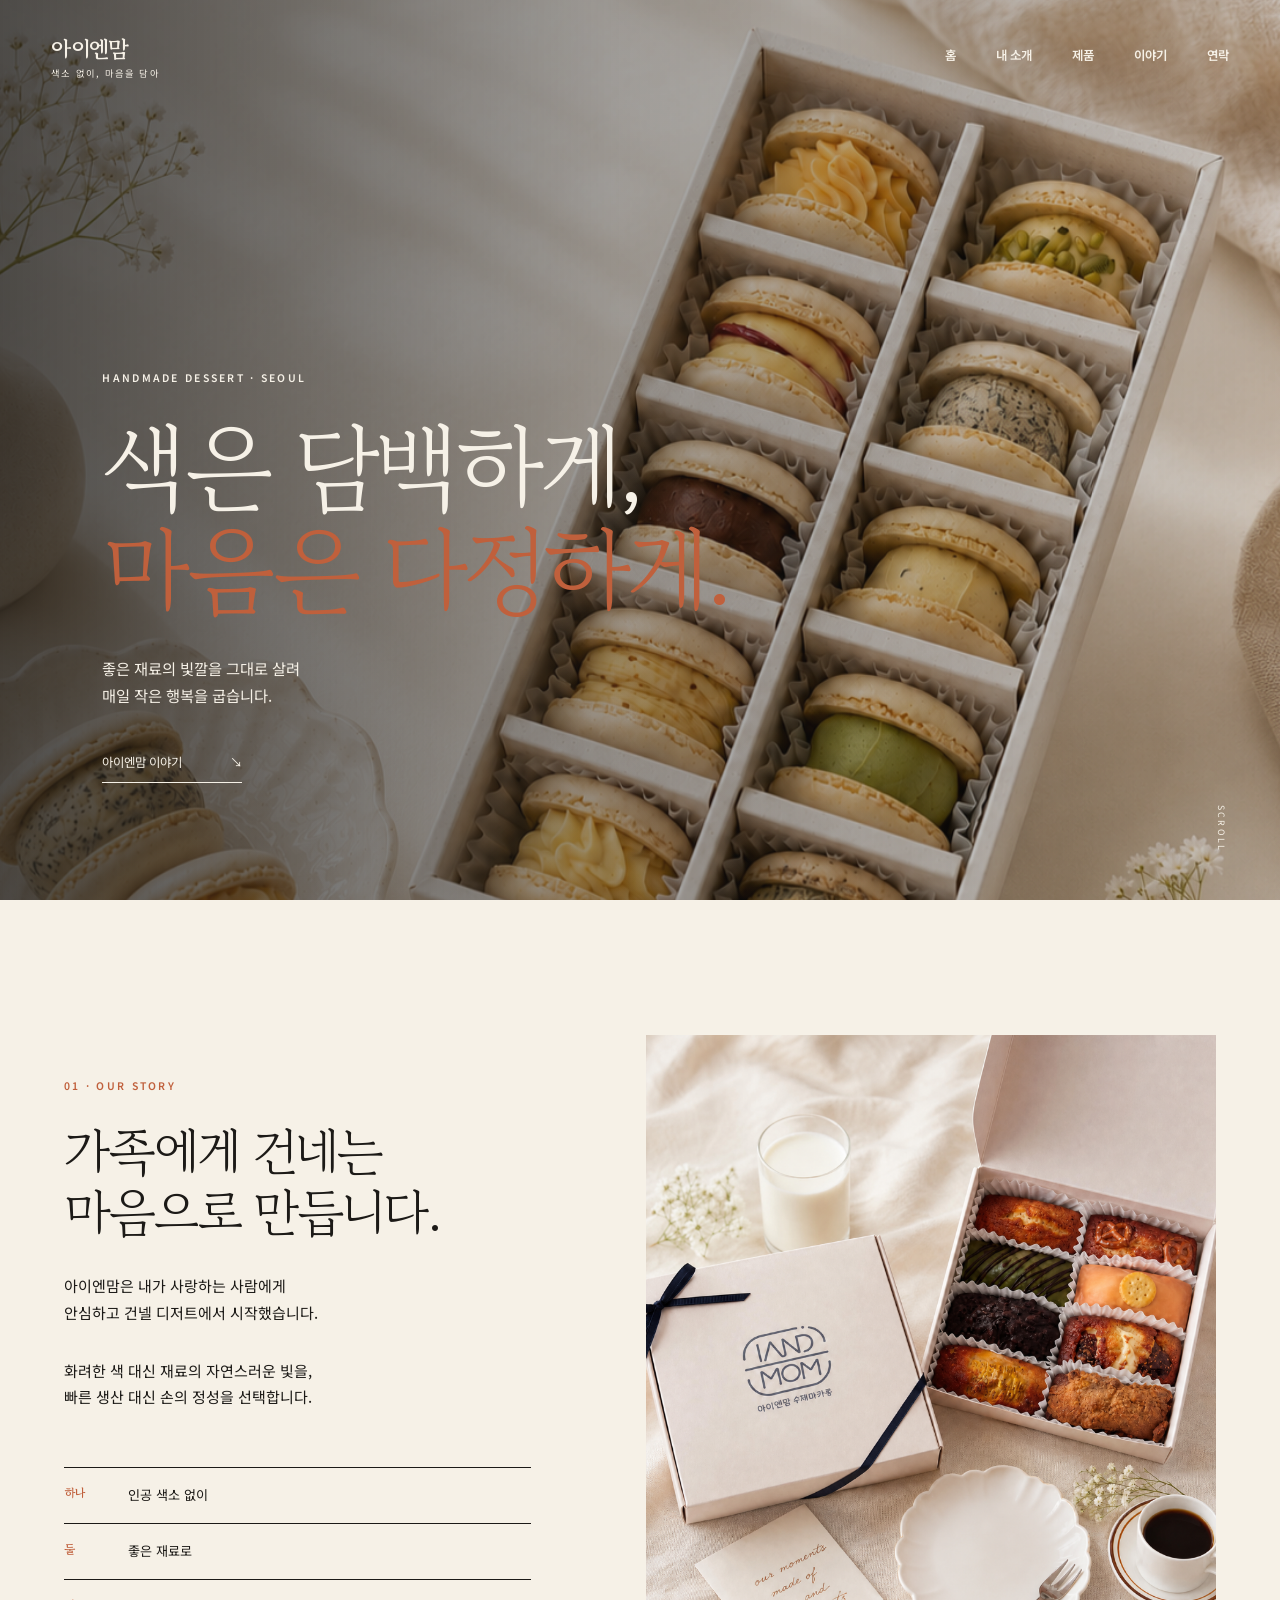
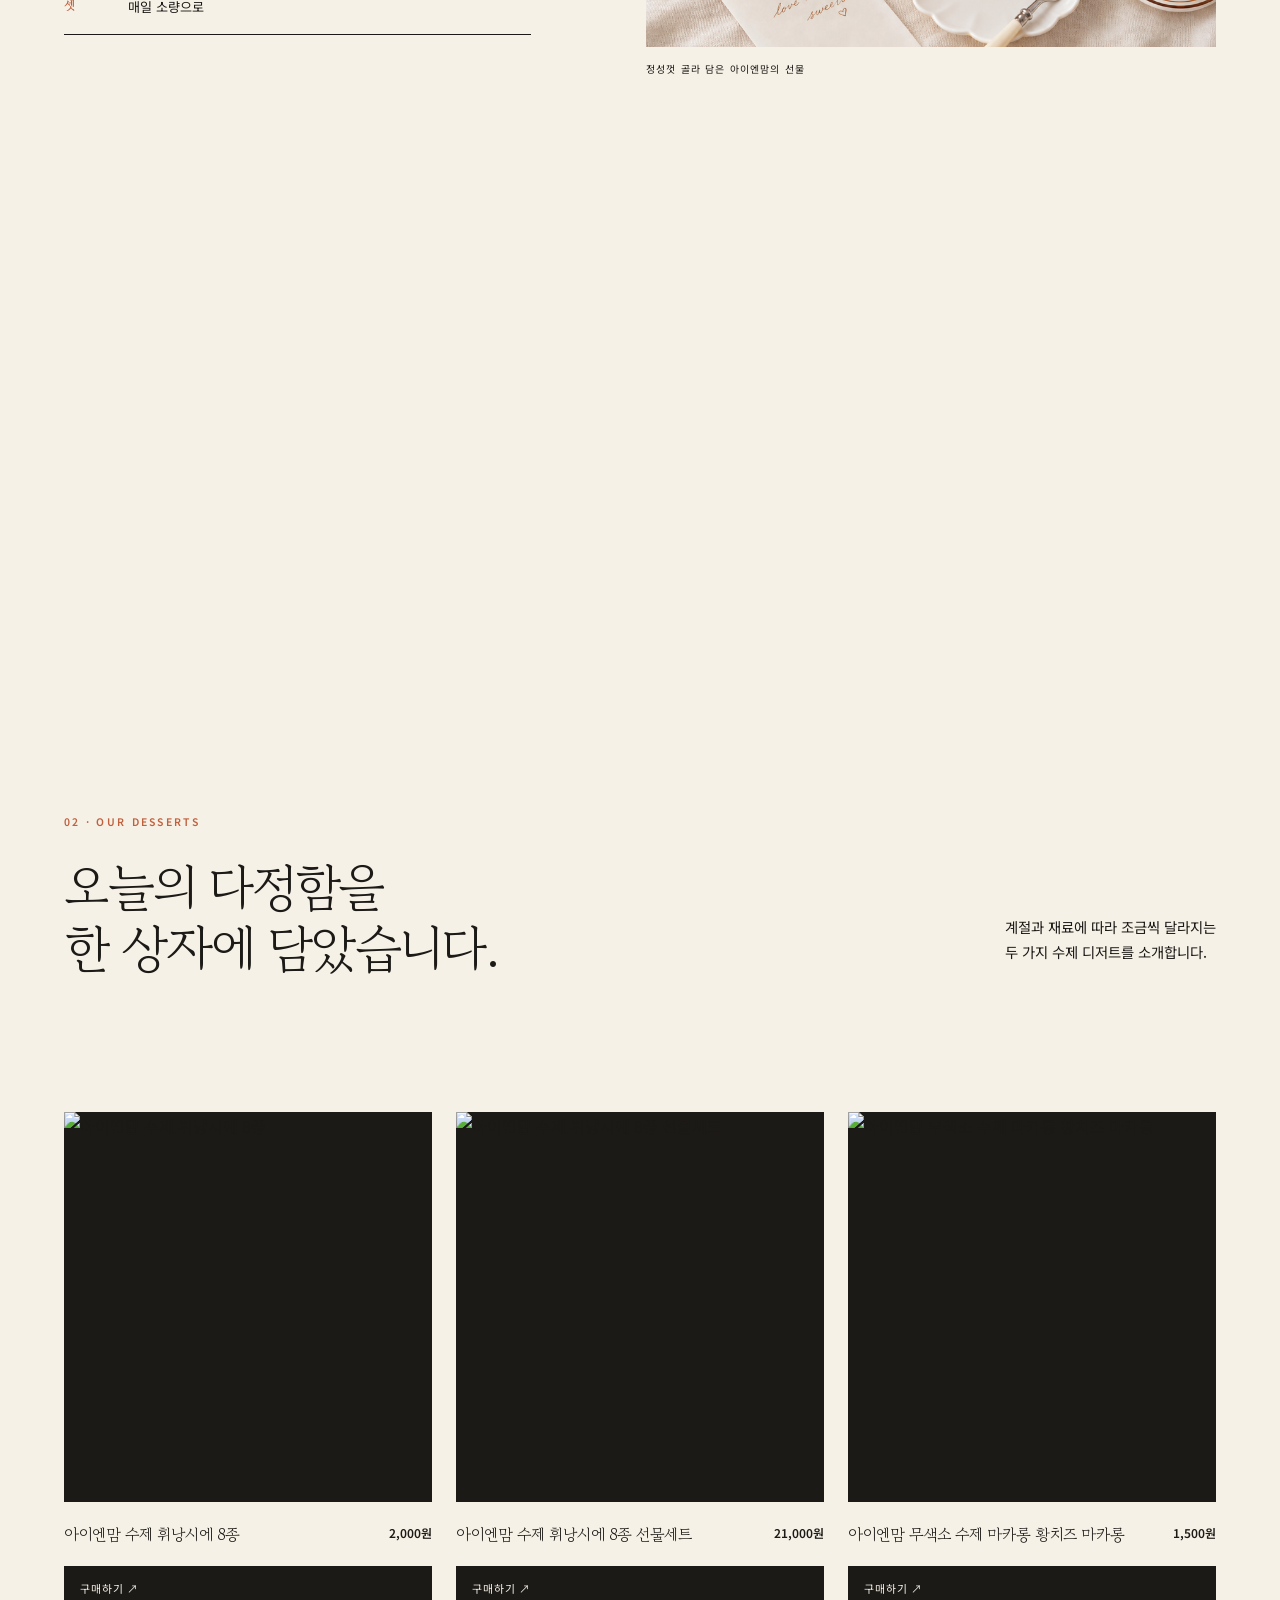
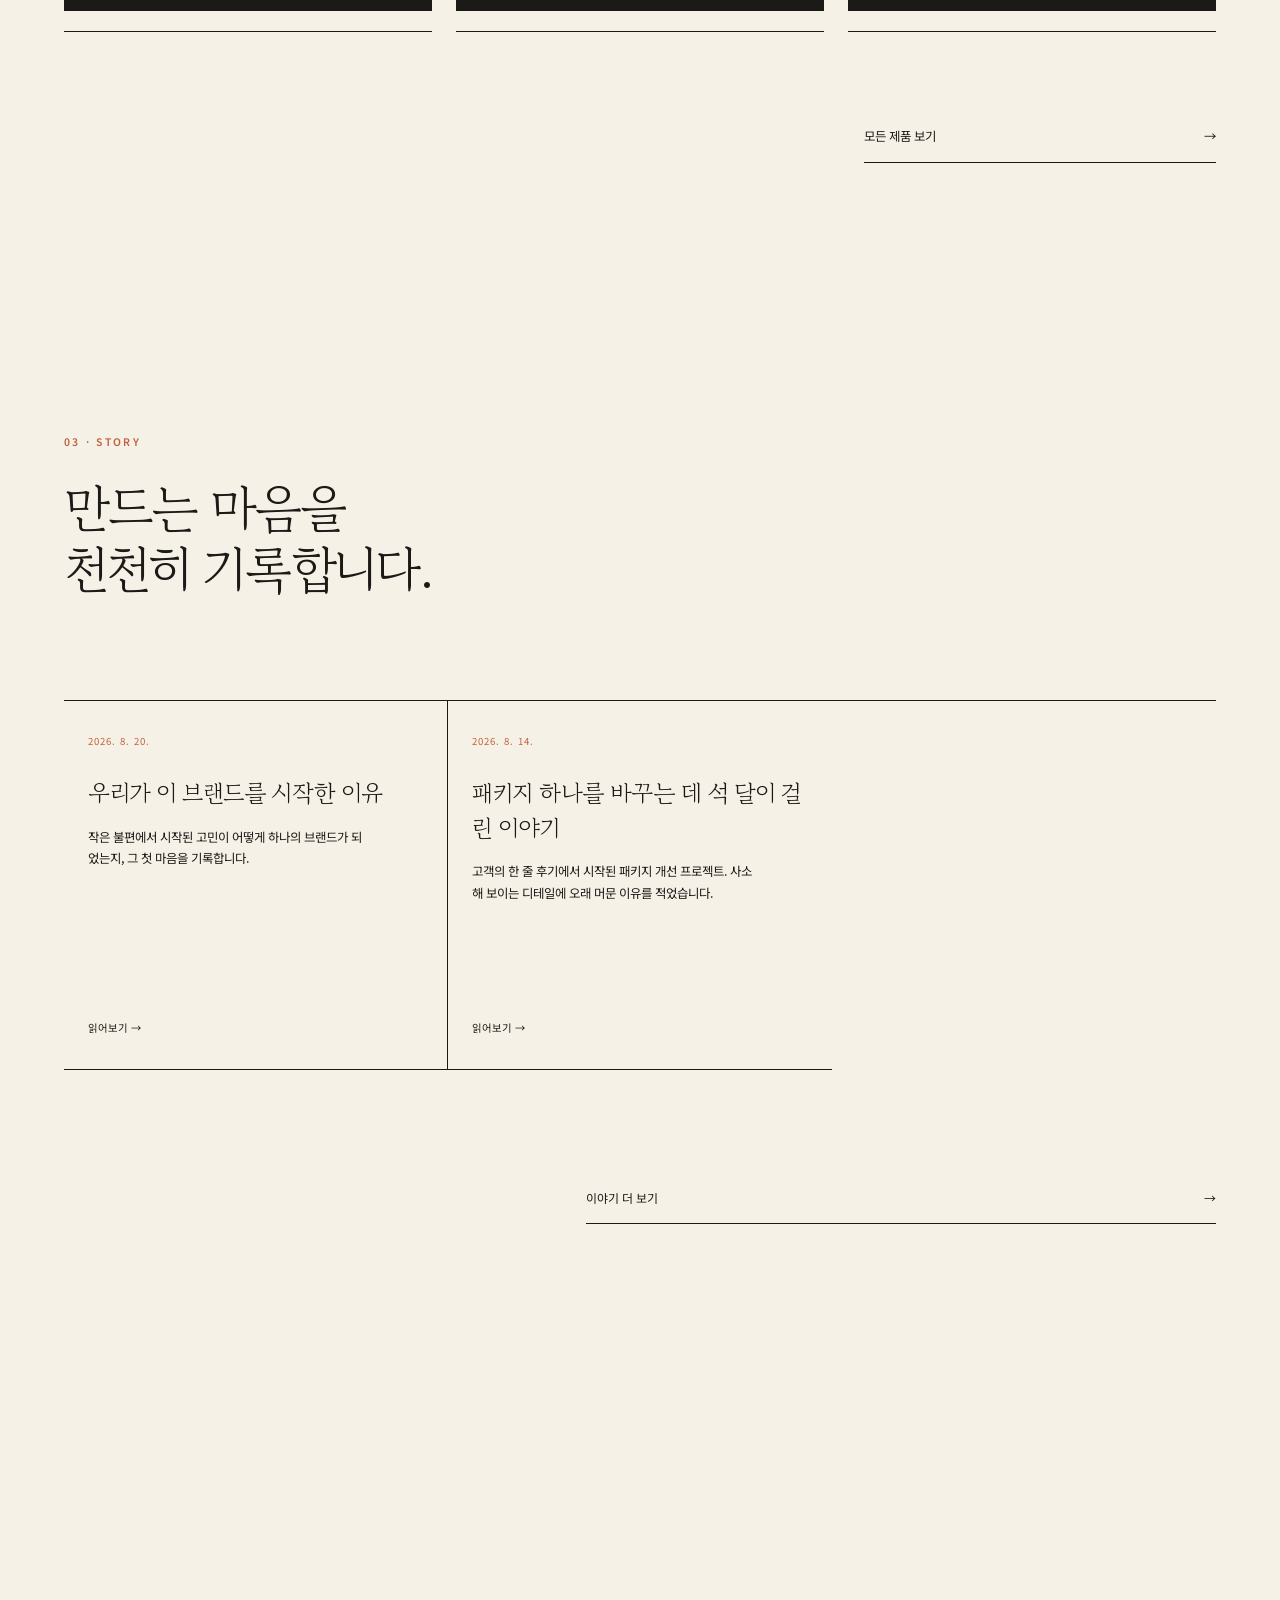
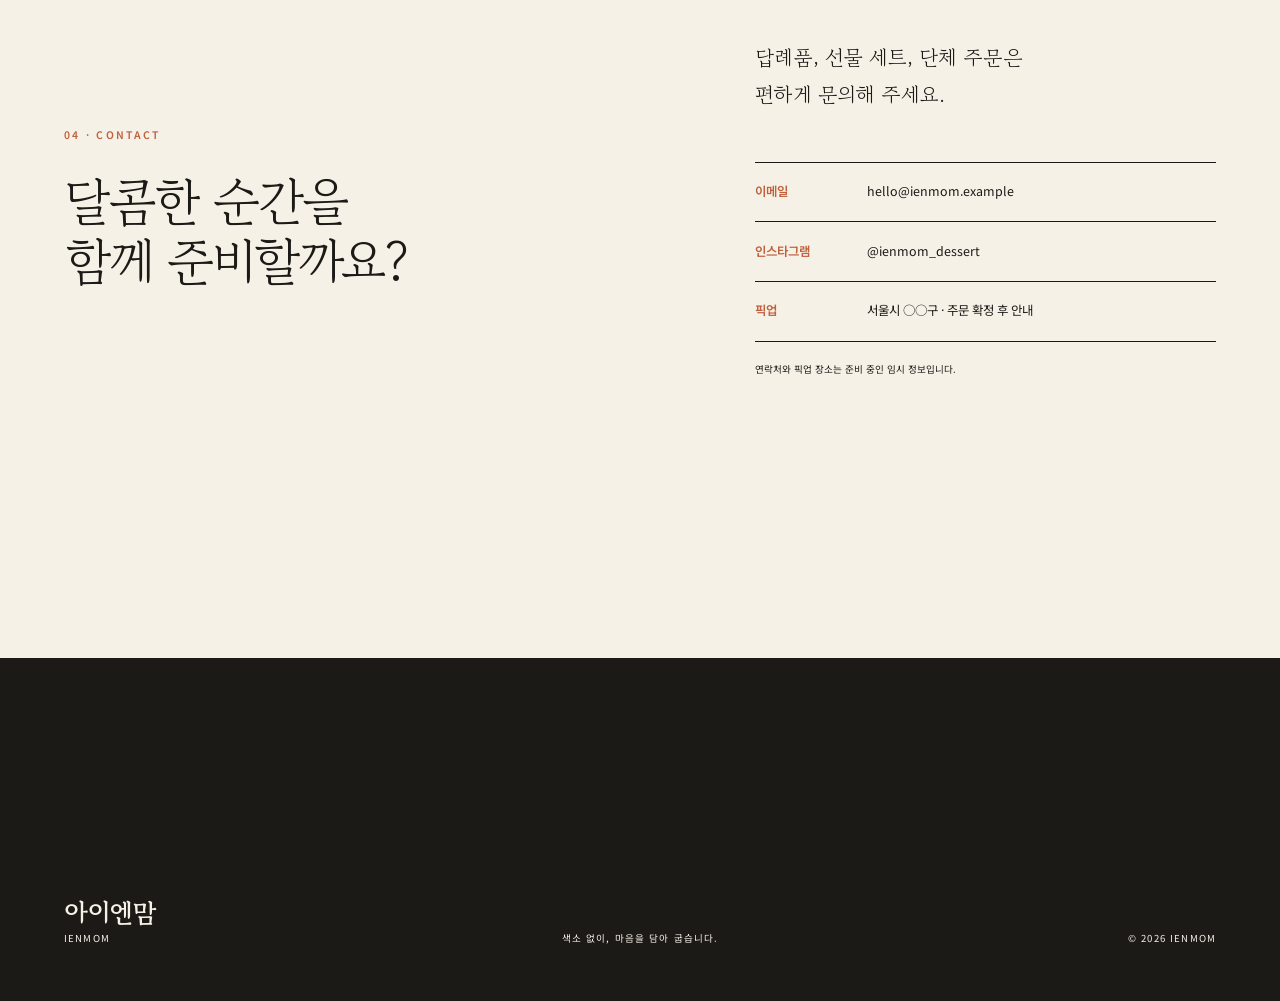
==== index.html @ c7182d22 "Add integrated brand story blog" ====
<!doctype html>
<html lang="ko">
  <head>
    <meta charset="utf-8">
    <meta name="viewport" content="width=device-width, initial-scale=1">
    <meta name="description" content="색소 없이 재료의 맛과 색을 담는 아이엔맘의 수제 마카롱과 휘낭시에.">
    <meta name="theme-color" content="#F6F1E7">
    <title>아이엔맘 | 마음을 담아 굽는 무색소 디저트</title>
    <link rel="preconnect" href="https://fonts.googleapis.com">
    <link rel="preconnect" href="https://fonts.gstatic.com" crossorigin>
    <link href="https://fonts.googleapis.com/css2?family=Gowun+Batang:wght@400;700&family=Noto+Sans+KR:wght@400;500;600&display=swap" rel="stylesheet">
    <link rel="stylesheet" href="styles.css">
    <script src="script.js" defer></script>
    <script src="products.js" defer></script>
    <script src="home-stories.js" defer></script>
  </head>
  <body>
    <a class="skip-link" href="#main">본문으로 바로가기</a>
    <header class="site-header">
      <a class="brand" href="#home" aria-label="아이엔맘 홈">
        <span class="brand-name">아이엔맘</span>
        <span class="brand-line">색소 없이, 마음을 담아</span>
      </a>
      <button class="menu-button" type="button" aria-label="메뉴 열기" aria-expanded="false" aria-controls="main-nav"><span></span><span></span></button>
      <nav id="main-nav" class="main-nav" aria-label="주요 메뉴">
        <a href="#home">홈</a><a href="about.html">내 소개</a><a href="products.html">제품</a><a href="story/">이야기</a><a href="#contact">연락</a>
      </nav>
    </header>
    <main id="main">
      <section id="home" class="hero" aria-labelledby="hero-title">
        <div class="hero-media" role="img" aria-label="아이엔맘 무색소 수제마카롱 선물세트"></div><div class="scrim"></div>
        <div class="hero-content reveal">
          <p class="kicker">HANDMADE DESSERT · SEOUL</p>
          <h1 id="hero-title" class="two-line"><span>색은 담백하게,</span><em>마음은 다정하게.</em></h1>
          <p>좋은 재료의 빛깔을 그대로 살려<br>매일 작은 행복을 굽습니다.</p>
          <a class="line-link" href="#story">아이엔맘 이야기 <span aria-hidden="true">↘</span></a>
        </div>
        <p class="scroll-cue" aria-hidden="true">SCROLL</p>
      </section>
      <section id="story" class="story scene" aria-labelledby="story-title">
        <div class="story-copy reveal">
          <p class="kicker terracotta">01 · OUR STORY</p>
          <h2 id="story-title" class="two-line"><span>가족에게 건네는</span><span>마음으로 만듭니다.</span></h2>
          <p>아이엔맘은 내가 사랑하는 사람에게<br>안심하고 건넬 디저트에서 시작했습니다.</p>
          <p>화려한 색 대신 재료의 자연스러운 빛을,<br>빠른 생산 대신 손의 정성을 선택합니다.</p>
          <dl class="principles" aria-label="아이엔맘의 세 가지 원칙">
            <div><dt>하나</dt><dd>인공 색소 없이</dd></div><div><dt>둘</dt><dd>좋은 재료로</dd></div><div><dt>셋</dt><dd>매일 소량으로</dd></div>
          </dl>
        </div>
        <figure class="story-photo reveal"><img src="assets/ienmom-financier-set.png" alt="아이엔맘 휘낭시에 선물 상자와 포장"><figcaption>정성껏 골라 담은 아이엔맘의 선물</figcaption></figure>
      </section>
      <section id="products" class="products" aria-labelledby="products-title">
        <div class="products-intro scene">
          <div class="reveal"><p class="kicker terracotta">02 · OUR DESSERTS</p><h2 id="products-title" class="two-line"><span>오늘의 다정함을</span><span>한 상자에 담았습니다.</span></h2></div>
          <p class="reveal">계절과 재료에 따라 조금씩 달라지는<br>두 가지 수제 디저트를 소개합니다.</p>
        </div>
        <div class="home-products">
          <div class="store-product-grid store-product-grid-home" data-product-grid data-limit="3" aria-live="polite" aria-busy="true"></div>
          <a class="all-products-link" href="products.html">모든 제품 보기 <span aria-hidden="true">→</span></a>
        </div>
      </section>
      <section class="home-stories scene" aria-labelledby="home-stories-title">
        <div class="home-stories-heading reveal">
          <p class="kicker terracotta">03 · STORY</p>
          <h2 id="home-stories-title" class="two-line"><span>만드는 마음을</span><span>천천히 기록합니다.</span></h2>
        </div>
        <div class="home-story-grid" data-home-stories aria-live="polite" aria-busy="true"></div>
        <a class="all-stories-link reveal" href="story/">이야기 더 보기 <span aria-hidden="true">→</span></a>
      </section>
      <section id="contact" class="contact scene" aria-labelledby="contact-title">
        <div class="contact-heading reveal"><p class="kicker terracotta">04 · CONTACT</p><h2 id="contact-title" class="two-line"><span>달콤한 순간을</span><span>함께 준비할까요?</span></h2></div>
        <div class="contact-copy reveal">
          <p>답례품, 선물 세트, 단체 주문은<br>편하게 문의해 주세요.</p>
          <div class="contact-links"><a href="mailto:hello@ienmom.example"><span>이메일</span>hello@ienmom.example</a><a href="https://www.instagram.com/" target="_blank" rel="noreferrer"><span>인스타그램</span>@ienmom_dessert</a><p><span>픽업</span>서울시 ○○구 · 주문 확정 후 안내</p></div>
          <small>연락처와 픽업 장소는 준비 중인 임시 정보입니다.</small>
        </div>
      </section>
    </main>
    <footer><div><strong>아이엔맘</strong><span>IENMOM</span></div><p>색소 없이, 마음을 담아 굽습니다.</p><p>© <span id="year"></span> IENMOM</p></footer>
  </body>
</html>
---- styles.css ----
:root{--cream:#F6F1E7;--ink:#1C1A17;--terra:#C0603C;--serif:"Gowun Batang",serif;--sans:"Noto Sans KR",sans-serif}
*{box-sizing:border-box}html{scroll-behavior:smooth}body{margin:0;background:var(--cream);color:var(--ink);font-family:var(--sans);line-height:1.75}body.menu-open{overflow:hidden}a{color:inherit;text-decoration:none}img{display:block;width:100%}.skip-link{position:fixed;top:-4rem;left:1rem;z-index:100;padding:.7rem 1rem;background:var(--cream);color:var(--ink)}.skip-link:focus{top:1rem}
.site-header{position:absolute;inset:0 0 auto;z-index:20;display:flex;align-items:center;justify-content:space-between;padding:2rem 4vw;color:var(--cream)}.brand{display:flex;flex-direction:column;line-height:1.2}.brand-name{font:700 1.4rem var(--serif);letter-spacing:-.04em}.brand-line{margin-top:.25rem;font-size:.58rem;letter-spacing:.13em}.main-nav{display:flex;gap:2.5rem;font-size:.78rem;font-weight:600}.menu-button{display:none;width:2.8rem;height:2.8rem;padding:.7rem;border:0;background:none;color:var(--cream)}.menu-button span{display:block;width:100%;height:1px;margin:.38rem 0;background:currentColor}
.hero,.product-feature{position:relative;min-height:100svh;overflow:hidden;color:var(--cream)}.hero-media,.feature-media{position:absolute;inset:-3%;background-repeat:no-repeat;background-position:center;background-size:cover}.hero-media{background-image:url("assets/ienmom-macaron-set.png");background-position:55% center;animation:hero-zoom 18s ease-out both}.scrim{position:absolute;inset:0;background:linear-gradient(90deg,rgba(28,26,23,.78) 0%,rgba(28,26,23,.42) 48%,rgba(28,26,23,.16) 100%)}.hero-content{position:absolute;left:8vw;bottom:13vh;z-index:2;max-width:48rem}.kicker{margin:0 0 1.6rem;font-size:.65rem;font-weight:600;letter-spacing:.22em}.terracotta{color:var(--terra)}h1,h2,h3{margin:0;font-family:var(--serif);font-weight:400;letter-spacing:-.06em}h1{font-size:clamp(3.8rem,7.5vw,8.5rem);line-height:1.08}h1 em{color:var(--terra);font-style:normal}.hero-content>p:not(.kicker){max-width:40ch;margin:2.2rem 0 0;font-size:clamp(.95rem,1.2vw,1.1rem)}.line-link{display:inline-flex;gap:3rem;align-items:center;margin-top:2.7rem;padding-bottom:.5rem;border-bottom:1px solid var(--cream);font-size:.78rem}.scroll-cue{position:absolute;z-index:2;right:4vw;bottom:3rem;margin:0;font-size:.55rem;letter-spacing:.25em;writing-mode:vertical-rl}
.scene{min-height:100svh;padding:15vh max(5vw,calc((100vw - 82rem)/2))}.story{display:grid;grid-template-columns:.9fr 1.1fr;gap:9vw;align-items:center}h2{font-size:clamp(3rem,5.4vw,6.2rem);line-height:1.18}.story-copy>p:not(.kicker){max-width:40ch;margin:2rem 0 0;font-size:.94rem}.principles{margin:3.5rem 0 0;border-top:1px solid var(--ink)}.principles div{display:grid;grid-template-columns:4rem 1fr;padding:1rem 0;border-bottom:1px solid var(--ink)}.principles dt{color:var(--terra);font:700 .75rem var(--serif)}.principles dd{margin:0;font-size:.82rem}.story-photo{margin:0}.story-photo img{height:min(68vh,50rem);object-fit:cover;object-position:58% center}.story-photo figcaption{margin-top:.8rem;font-size:.62rem;letter-spacing:.12em}
.products-intro{display:flex;align-items:flex-end;justify-content:space-between;gap:5vw}.products-intro>p{max-width:40ch;margin:0 0 .8rem;font-size:.9rem}.product-feature{display:flex;align-items:flex-end;min-height:105svh;padding:0 8vw 13vh}.macaron-feature .feature-media{background-image:url("assets/ienmom-macaron-set.png");background-position:center}.financier-feature .feature-media{background-image:url("assets/ienmom-financier-set.png");background-position:center}.product-feature .scrim{background:linear-gradient(0deg,rgba(28,26,23,.82) 0%,rgba(28,26,23,.14) 65%)}.feature-copy{position:relative;z-index:2}.feature-copy h3{font-size:clamp(3.1rem,6.2vw,7rem);line-height:1.12}.feature-copy>p:not(.kicker){max-width:40ch;margin:1.8rem 0 2rem;font-size:.9rem}.feature-copy>span{font-size:.65rem;letter-spacing:.12em}
.contact{display:grid;grid-template-columns:1.1fr .9fr;gap:10vw;align-items:center;border-bottom:1px solid var(--ink)}.contact-copy>p{max-width:40ch;margin:0 0 3rem;font:400 1.3rem/1.8 var(--serif)}.contact-links{border-top:1px solid var(--ink)}.contact-links a,.contact-links>p{display:grid;grid-template-columns:7rem 1fr;margin:0;padding:1.15rem 0;border-bottom:1px solid var(--ink);font-size:.78rem}.contact-links span{color:var(--terra);font-weight:600}.contact-copy small{display:block;margin-top:1.2rem;font-size:.6rem}
footer{min-height:38vh;display:grid;grid-template-columns:1fr 1fr 1fr;align-items:end;padding:6vh 5vw;background:var(--ink);color:var(--cream)}footer div{display:flex;flex-direction:column}footer strong{font:700 1.6rem var(--serif)}footer div span,footer p{margin:0;font-size:.6rem;letter-spacing:.12em}footer p:nth-child(2){text-align:center}footer p:last-child{text-align:right}
.reveal{opacity:0;transform:translateY(2rem);transition:opacity .8s ease,transform .8s ease}.reveal.is-visible{opacity:1;transform:none}@keyframes hero-zoom{from{transform:scale(1)}to{transform:scale(1.07)}}
@media(max-width:760px){.site-header{padding:1.35rem 1.25rem}.brand-name{font-size:1.2rem}.menu-button{display:block;position:relative;z-index:22}.main-nav{display:none;position:fixed;inset:0;z-index:21;flex-direction:column;align-items:center;justify-content:center;gap:2rem;background:var(--ink);color:var(--cream);font:400 1.8rem var(--serif)}.main-nav.open{display:flex}.hero-media{background-position:62% center}.scrim{background:linear-gradient(0deg,rgba(28,26,23,.82) 0%,rgba(28,26,23,.16) 78%)}.hero-content{left:1.25rem;right:1.25rem;bottom:12vh}h1{font-size:clamp(3.35rem,15.5vw,4.2rem)}.hero-content>p:not(.kicker){font-size:.85rem}.scroll-cue{display:none}.scene{min-height:auto;padding:15vh 1.25rem}.story{grid-template-columns:1fr;gap:11vh}h2{font-size:clamp(2.8rem,13vw,4rem)}.story-photo img{height:68vh}.products-intro{display:block;min-height:86svh;padding-top:18vh}.products-intro>p{margin-top:2.5rem}.product-feature{min-height:100svh;padding:0 1.25rem 11vh}.feature-media{inset:-2%}.macaron-feature .feature-media{background-position:57% center}.financier-feature .feature-media{background-position:60% center}.feature-copy h3{font-size:clamp(2.8rem,13.5vw,4rem)}.contact{grid-template-columns:1fr;gap:12vh}.contact-links a,.contact-links>p{grid-template-columns:5.5rem 1fr}footer{min-height:46vh;grid-template-columns:1fr;gap:1rem;align-content:end;text-align:left}footer p:nth-child(2),footer p:last-child{text-align:left}}
@media(prefers-reduced-motion:reduce){html{scroll-behavior:auto}*,*::before,*::after{animation:none!important;transition:none!important}.reveal{opacity:1;transform:none}}
@media(max-width:760px){h1{font-size:clamp(2.85rem,12vw,3.35rem)}}

/* About page */
.about-page .site-header{color:var(--ink)}
.about-page .main-nav a[aria-current="page"]{color:var(--terra)}
.about-hero{min-height:100svh;display:grid;grid-template-columns:1.15fr .85fr;align-items:center;gap:7vw;padding:15vh max(5vw,calc((100vw - 82rem)/2)) 10vh}
.about-hero-copy h1{font-size:clamp(3.4rem,5.8vw,6.8rem);line-height:1.12}
.about-hero-copy>p:last-child{margin-top:2.4rem;font-size:.75rem;letter-spacing:.1em}
.founder-photo{margin:0;align-self:end}
.photo-placeholder{height:72vh;min-height:34rem;display:flex;flex-direction:column;align-items:center;justify-content:center;border:1px solid var(--ink);background:var(--ink);color:var(--cream);text-align:center}
.photo-placeholder::before{content:"";width:clamp(10rem,18vw,18rem);aspect-ratio:1;border:1px solid var(--terra);border-radius:50%;margin-bottom:2.5rem}
.photo-placeholder span{color:var(--terra);font-size:.55rem;letter-spacing:.22em}.photo-placeholder strong{margin-top:.5rem;font:400 1.3rem var(--serif)}.photo-placeholder small{margin-top:.7rem;font-size:.55rem}
.founder-photo figcaption{margin-top:.7rem;font-size:.6rem;letter-spacing:.1em}
.first-person,.choice{display:grid;grid-template-columns:1fr 1fr;gap:10vw;align-items:start}
.story-body{max-width:40ch}.story-body p{margin:0 0 1.8rem;font-size:.92rem}
.hard-day{display:grid;grid-template-columns:1.05fr .95fr;gap:9vw;align-items:center;background:var(--ink);color:var(--cream)}
.hard-day-photo{margin:0}.hard-day-photo img{height:68vh;object-fit:cover;object-position:55% center}.hard-day-copy p:not(.kicker){max-width:40ch;margin:2rem 0 0;font-size:.9rem}
.about-quote{min-height:72svh;display:flex;flex-direction:column;align-items:center;justify-content:center;margin:0;padding:15vh 5vw;background:var(--terra);color:var(--cream);text-align:center}
.about-quote p{max-width:32ch;margin:0;font:400 clamp(2rem,4.2vw,4.6rem)/1.5 var(--serif);letter-spacing:-.04em}.about-quote cite{margin-top:2.5rem;font-style:normal;font-size:.6rem;letter-spacing:.14em}
.timeline-section{display:grid;grid-template-columns:.85fr 1.15fr;gap:10vw;align-items:start}.timeline{margin:0;padding:0;list-style:none;border-top:1px solid var(--ink)}.timeline li{display:grid;grid-template-columns:7rem 1fr;gap:1rem;padding:1.5rem 0;border-bottom:1px solid var(--ink)}.timeline li>span{color:var(--terra);font:700 .72rem var(--serif)}.timeline strong{font:700 1rem var(--serif)}.timeline p{max-width:40ch;margin:.4rem 0 0;font-size:.72rem}
.returning-customer{position:relative;display:flex;align-items:flex-end;min-height:105svh;color:var(--cream);overflow:hidden}.customer-photo{position:absolute;inset:0;background:url("assets/ienmom-financier-set.png") 55% center/cover no-repeat}.returning-customer::after{content:"";position:absolute;inset:0;background:linear-gradient(0deg,rgba(28,26,23,.86),rgba(28,26,23,.1) 78%)}.customer-copy{position:relative;z-index:1;max-width:44rem}.customer-copy p:not(.kicker){max-width:40ch;margin:1.8rem 0 0;font-size:.9rem}
.promise{display:flex;flex-direction:column;justify-content:center;align-items:center;background:var(--ink);color:var(--cream);text-align:center}.promise h2{max-width:18ch}.promise h2 em{color:var(--terra);font-style:normal}.promise .line-link{margin-top:4rem}
@media(max-width:760px){.about-page .menu-button{color:var(--ink)}.about-page.menu-open .menu-button{color:var(--cream)}.about-hero{grid-template-columns:1fr;gap:10vh;padding:18vh 1.25rem 12vh}.about-hero-copy h1{font-size:clamp(2.75rem,12vw,3.4rem)}.photo-placeholder{height:66vh;min-height:28rem}.first-person,.choice,.hard-day,.timeline-section{grid-template-columns:1fr;gap:10vh}.hard-day-photo img{height:60vh}.about-quote{min-height:78svh;padding:15vh 1.25rem}.about-quote p{font-size:clamp(1.85rem,8.7vw,2.7rem)}.timeline li{grid-template-columns:5.5rem 1fr}.returning-customer{min-height:100svh}.customer-photo{background-position:60% center}.customer-copy{padding-bottom:3vh}.promise{min-height:100svh;text-align:left;align-items:flex-start}.promise h2{font-size:clamp(2.6rem,12vw,3.6rem)}}
.two-line>span,.two-line>em{display:block;white-space:nowrap}
h2.two-line{font-size:clamp(2.5rem,4vw,4.8rem)}
.about-hero-copy h1.two-line{font-size:clamp(3.2rem,4.5vw,5.5rem)}
@media(max-width:760px){h2.two-line{font-size:clamp(2rem,8.3vw,2.5rem)}.about-hero-copy h1.two-line{font-size:clamp(1.95rem,8vw,2.5rem)}.feature-copy h3{font-size:clamp(2.15rem,8.8vw,2.7rem);white-space:nowrap}.promise h2.two-line{font-size:clamp(1.95rem,8vw,2.5rem)}}

/* Product catalog */
.home-products{padding:0 max(5vw,calc((100vw - 82rem)/2)) 15vh}
.store-product-grid{display:grid;grid-template-columns:repeat(3,minmax(0,1fr));gap:5rem 1.5rem}
.store-product{min-width:0}.store-product-image{display:block;overflow:hidden;background:var(--ink);aspect-ratio:1/1.06}.store-product-image img{width:100%;height:100%;object-fit:cover}.store-product-info{display:grid;grid-template-columns:1fr auto;gap:.4rem 1rem;padding:1.25rem 0;border-bottom:1px solid var(--ink)}.store-product-info h3{min-width:0;margin:0;font:400 1rem/1.55 var(--serif);letter-spacing:-.03em}.store-product-info p{margin:0;font-size:.75rem;font-weight:600;white-space:nowrap}.buy-button{grid-column:1/-1;display:flex;align-items:center;justify-content:space-between;margin-top:.8rem;padding:.8rem 1rem;background:var(--ink);color:var(--cream);font-size:.68rem;letter-spacing:.08em}.all-products-link{display:flex;justify-content:space-between;width:min(22rem,100%);margin:5rem 0 0 auto;padding:.9rem 0;border-bottom:1px solid var(--ink);font-size:.78rem}.product-error{grid-column:1/-1;padding:4rem 0;border-top:1px solid var(--ink);border-bottom:1px solid var(--ink);font-size:.8rem}
.products-page .site-header{color:var(--ink)}.products-page .main-nav a[aria-current="page"]{color:var(--terra)}.catalog-hero{min-height:92svh;display:flex;align-items:flex-end;justify-content:space-between;gap:6vw;padding:20vh max(5vw,calc((100vw - 82rem)/2)) 15vh}.catalog-hero h1{font-size:clamp(3.3rem,5.7vw,6.6rem)}.catalog-hero>p{max-width:40ch;margin:0 0 .8rem;font-size:.86rem}.catalog{padding:15vh max(5vw,calc((100vw - 82rem)/2))}.catalog-meta{display:flex;justify-content:space-between;margin-bottom:4rem;padding-bottom:1rem;border-bottom:1px solid var(--ink)}.catalog-meta p{margin:0;font-size:.62rem;letter-spacing:.12em}
@media(max-width:900px){.store-product-grid{grid-template-columns:repeat(2,minmax(0,1fr))}.catalog-hero{display:block}.catalog-hero>p{margin-top:2.5rem}}
@media(max-width:760px){.products-page .menu-button{color:var(--ink)}.products-page.menu-open .menu-button{color:var(--cream)}.products-intro{min-height:76svh}.home-products{padding:0 1.25rem 15vh}.store-product-grid{grid-template-columns:1fr;gap:4rem}.store-product-grid-home .store-product:nth-child(n+3){display:none}.store-product-image{aspect-ratio:1/1.03}.store-product-info h3{font-size:1.1rem}.all-products-link{margin-top:4rem}.catalog-hero{min-height:84svh;padding:18vh 1.25rem 12vh}.catalog-hero h1{font-size:clamp(2.1rem,8.8vw,2.75rem)}.catalog{padding:15vh 1.25rem}.catalog-meta{display:block}.catalog-meta p+ p{margin-top:.5rem;letter-spacing:0}}

/* Home stories */
.home-stories{display:grid;grid-template-columns:.8fr 1.2fr;gap:8vw;align-content:center}.home-stories-heading{align-self:start}.home-story-grid{display:grid;grid-template-columns:repeat(3,minmax(0,1fr));grid-column:1/-1;border-top:1px solid var(--ink)}.home-story-card{min-width:0;border-right:1px solid var(--ink);border-bottom:1px solid var(--ink)}.home-story-card:last-child{border-right:0}.home-story-card a{display:flex;flex-direction:column;min-height:23rem;padding:2rem 1.5rem}.home-story-card time{color:var(--terra);font-size:.6rem;letter-spacing:.1em}.home-story-card h3{margin:1.6rem 0 1rem;font:400 1.5rem/1.45 var(--serif);letter-spacing:-.04em}.home-story-card p{max-width:40ch;margin:0;font-size:.78rem}.home-story-card span{margin-top:auto;padding-top:2rem;font-size:.65rem}.all-stories-link{grid-column:2;display:flex;justify-content:space-between;padding:.9rem 0;border-bottom:1px solid var(--ink);font-size:.75rem}.story-error{grid-column:1/-1;padding:4rem 0;font-size:.8rem}
@media(max-width:900px){.home-story-grid{grid-template-columns:1fr}.home-story-card{border-right:0}.home-story-card a{min-height:18rem}.all-stories-link{grid-column:1/-1}}
@media(max-width:760px){.home-stories{grid-template-columns:1fr;gap:8vh}.home-story-card a{min-height:17rem;padding:2rem 0}.home-story-card h3{font-size:1.7rem}}
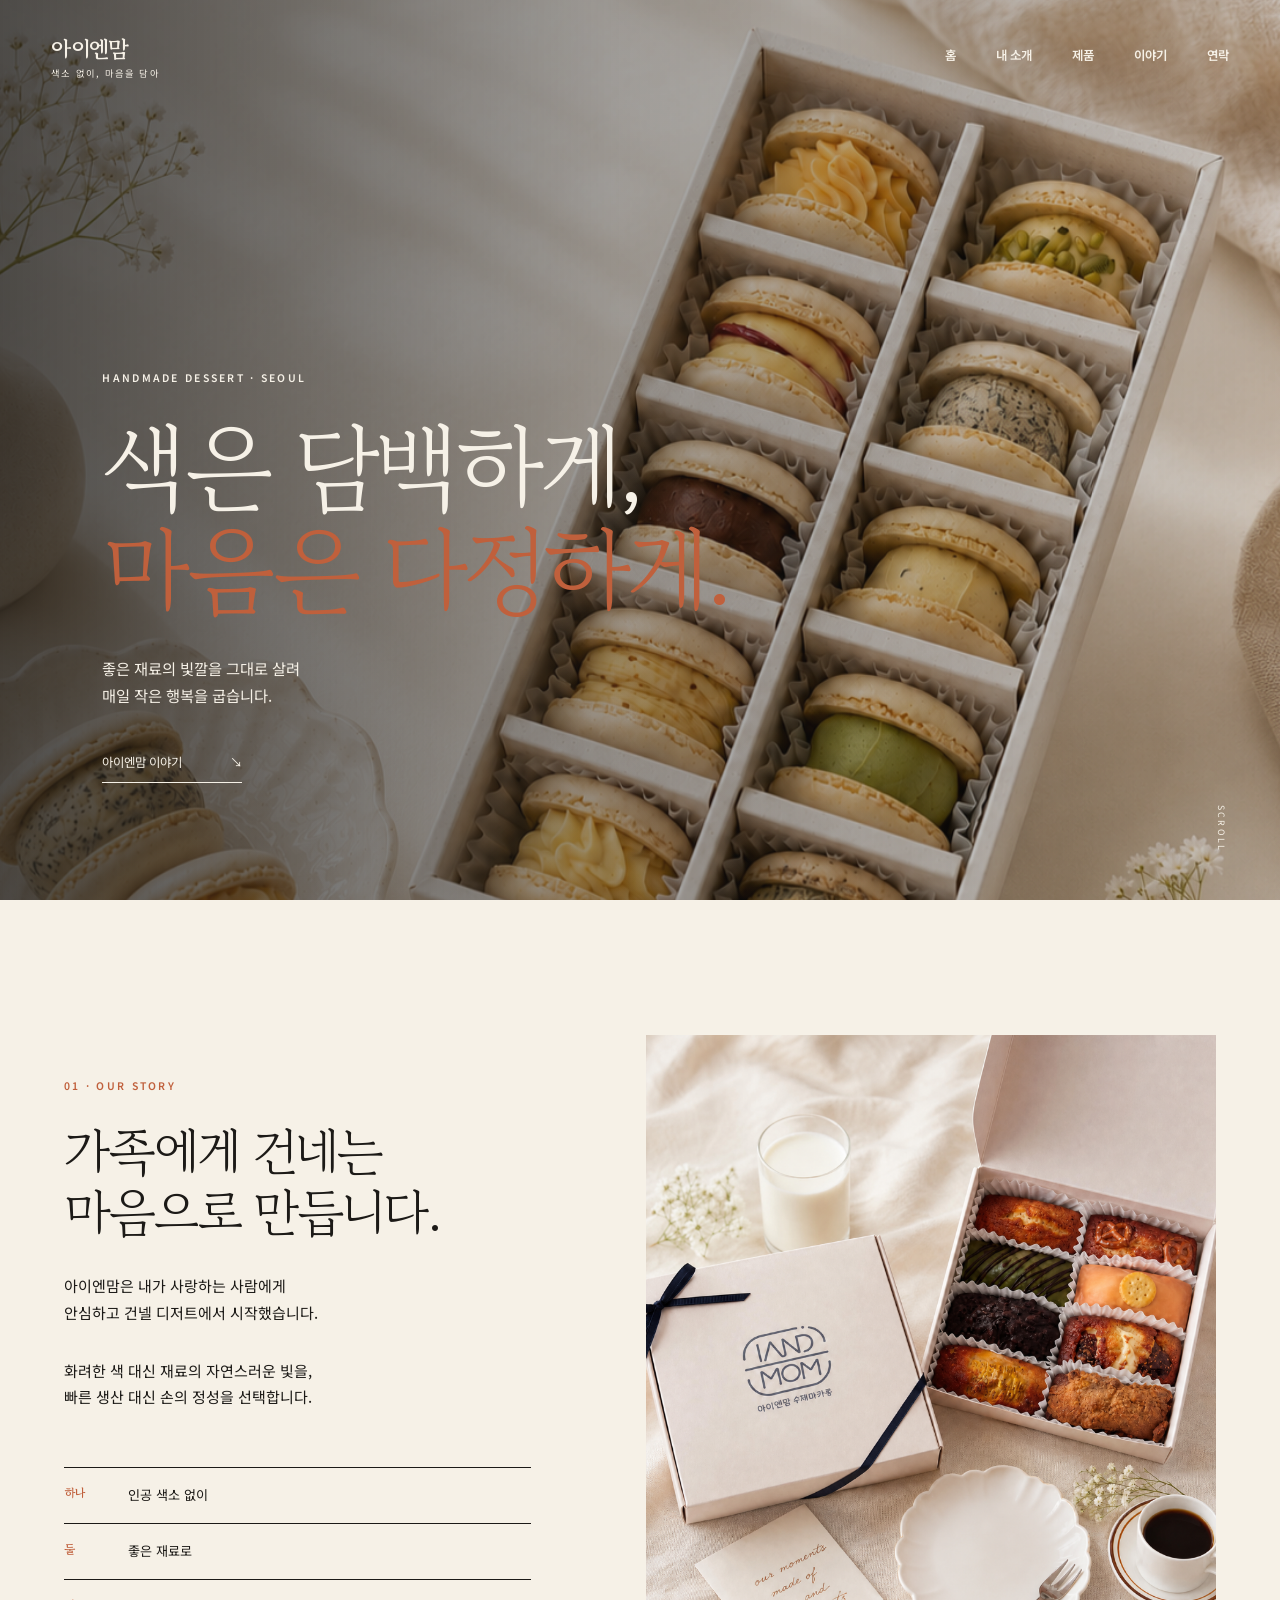
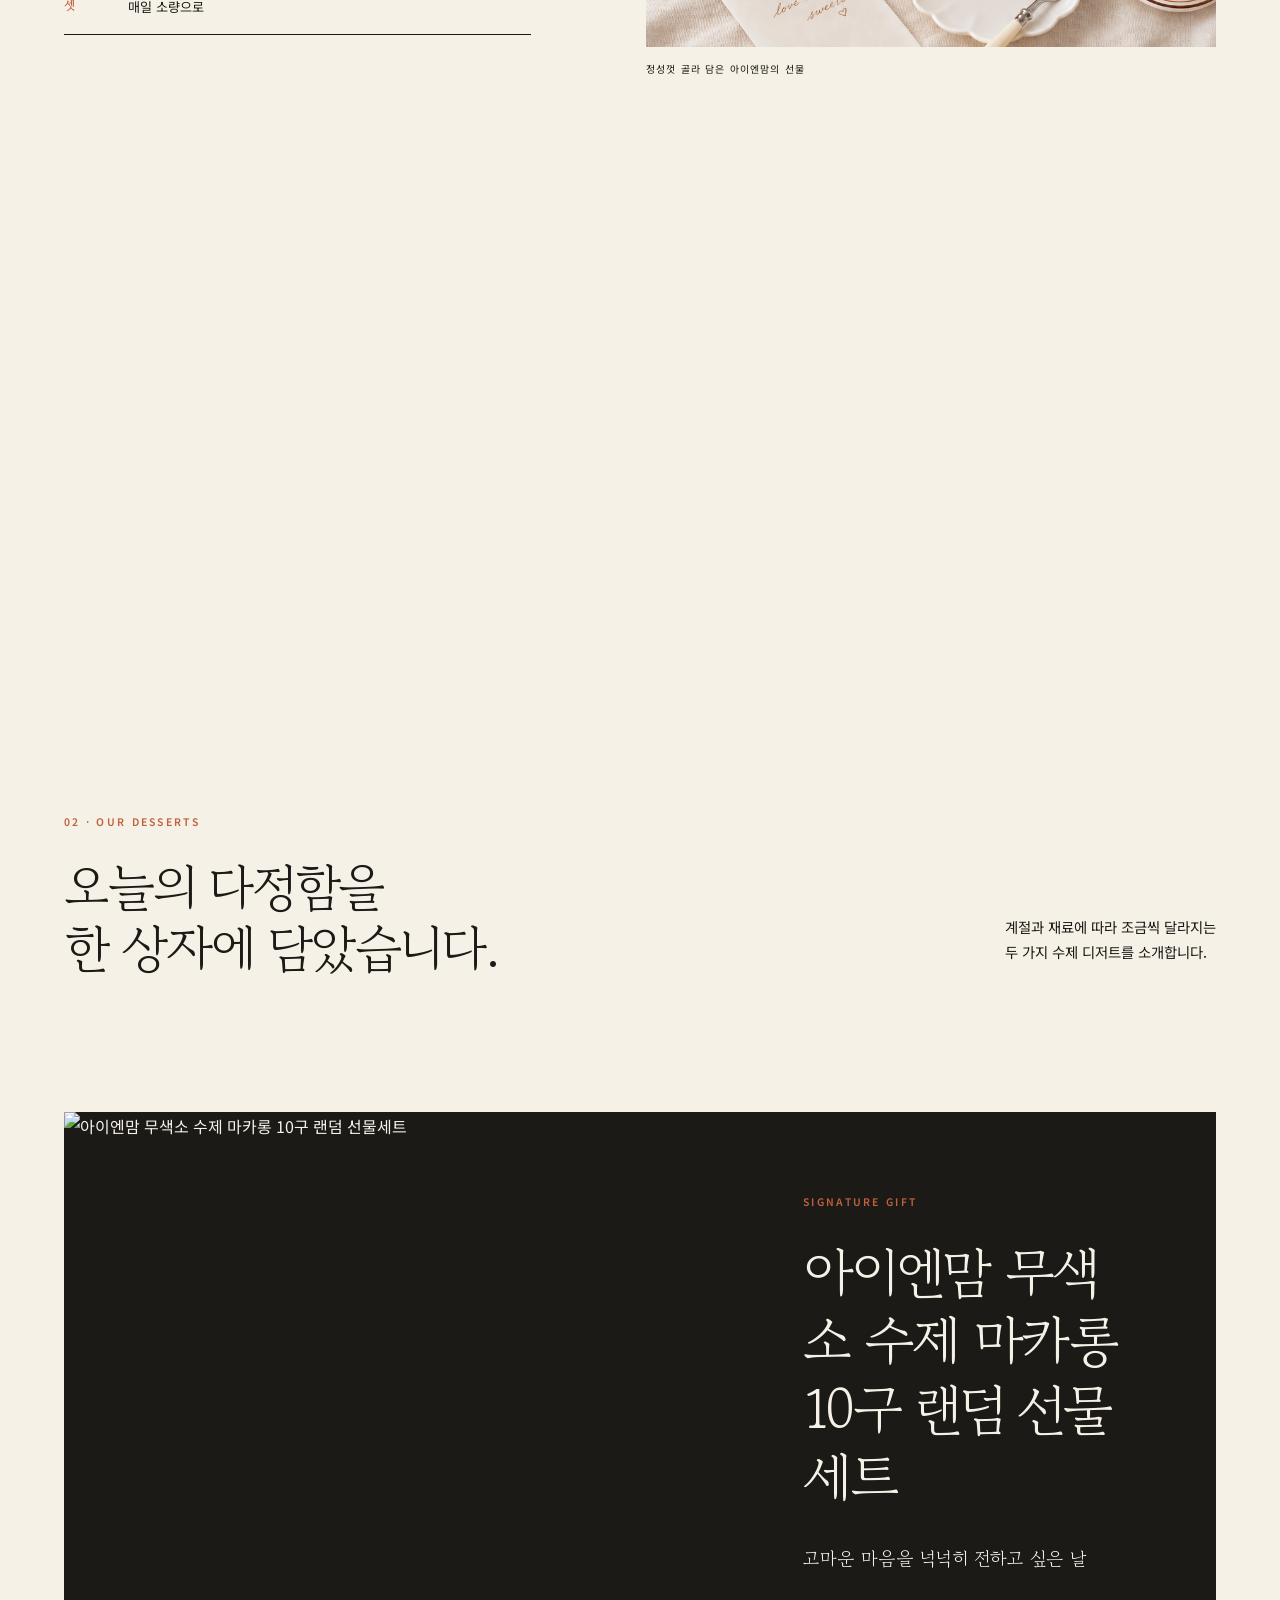
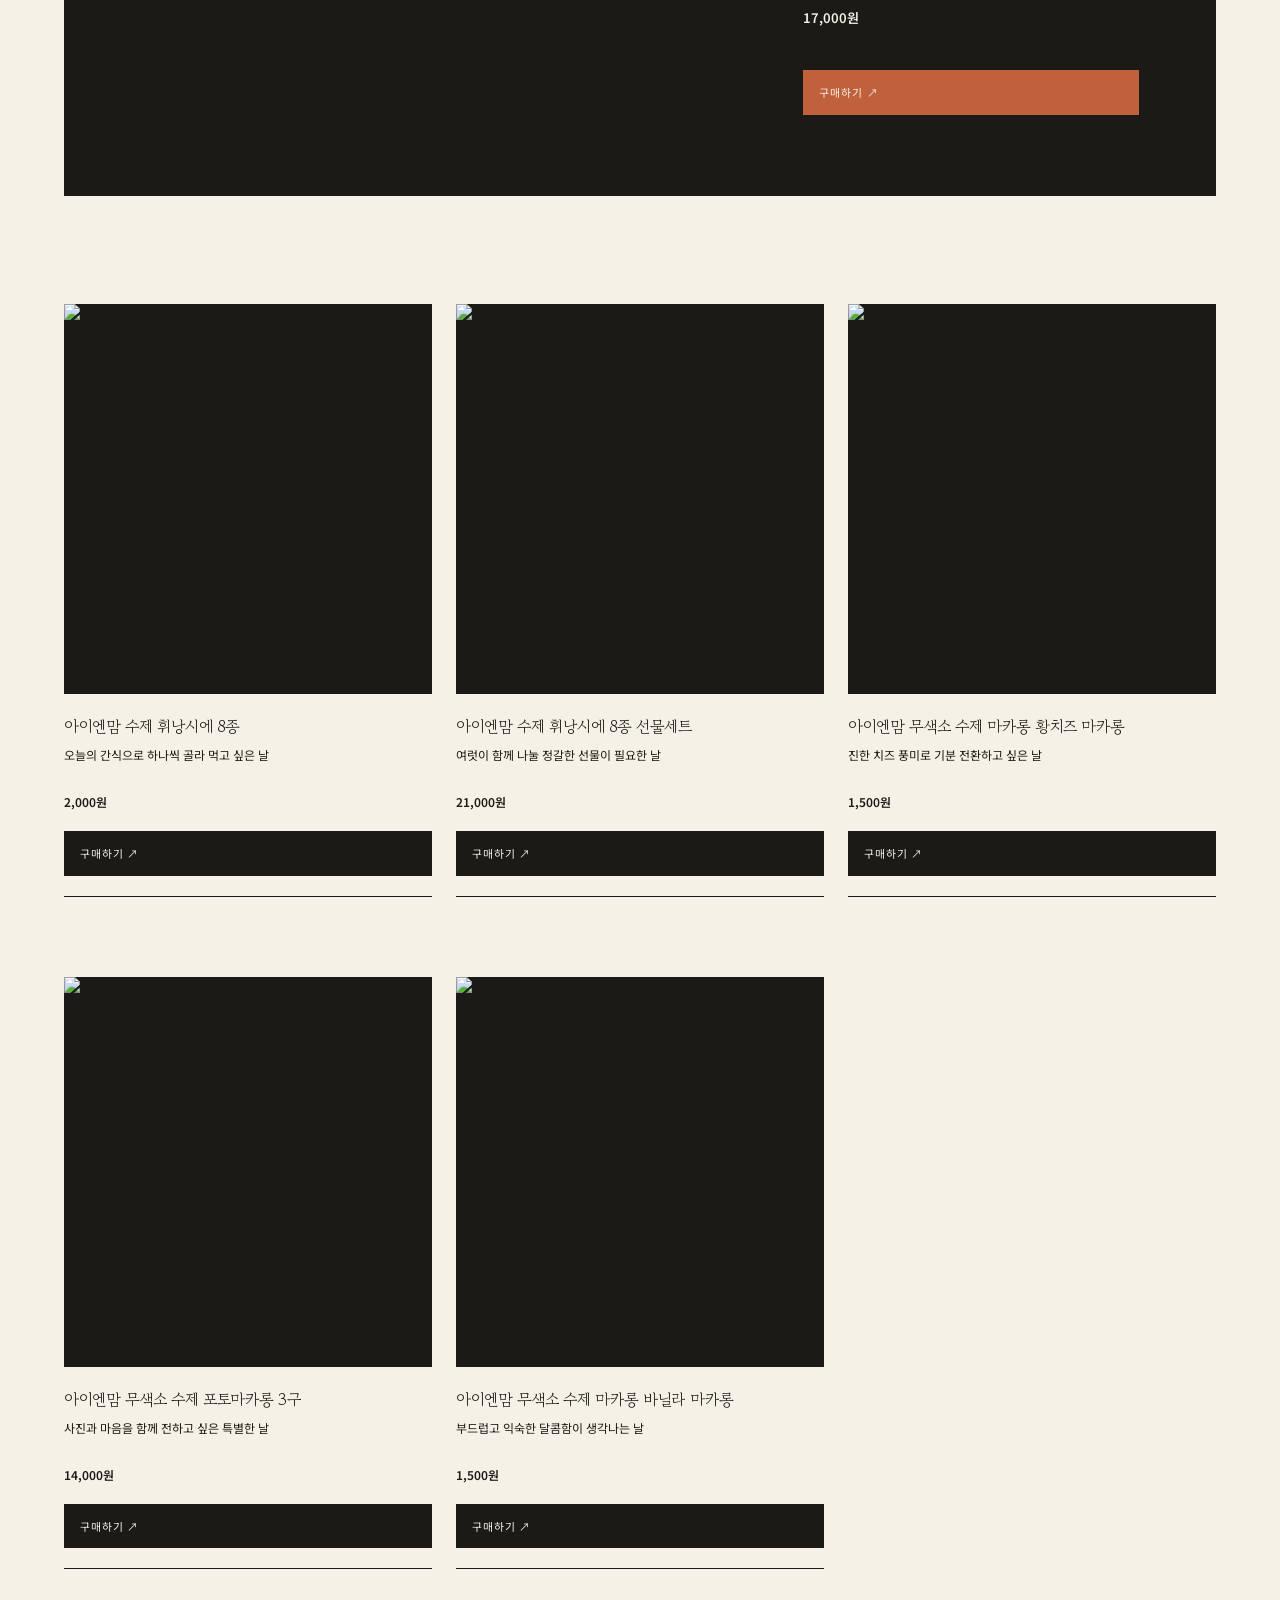
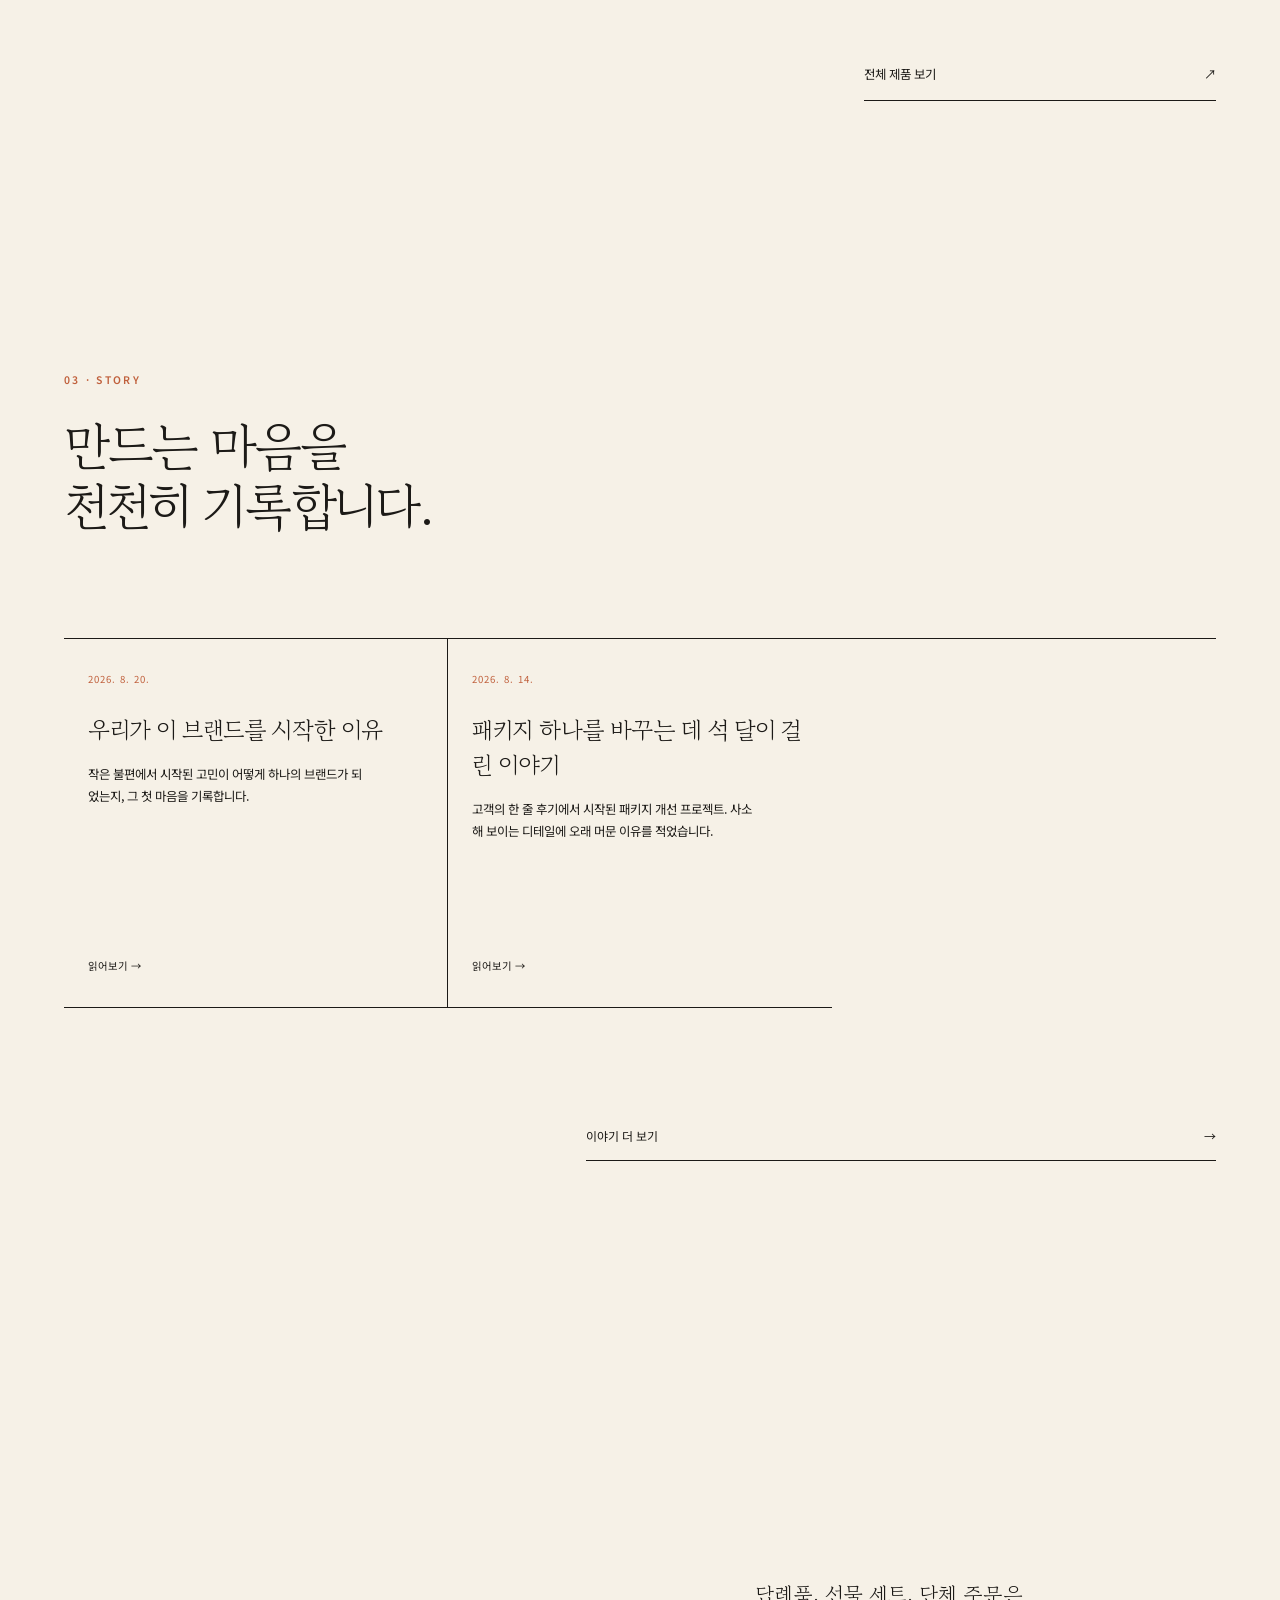
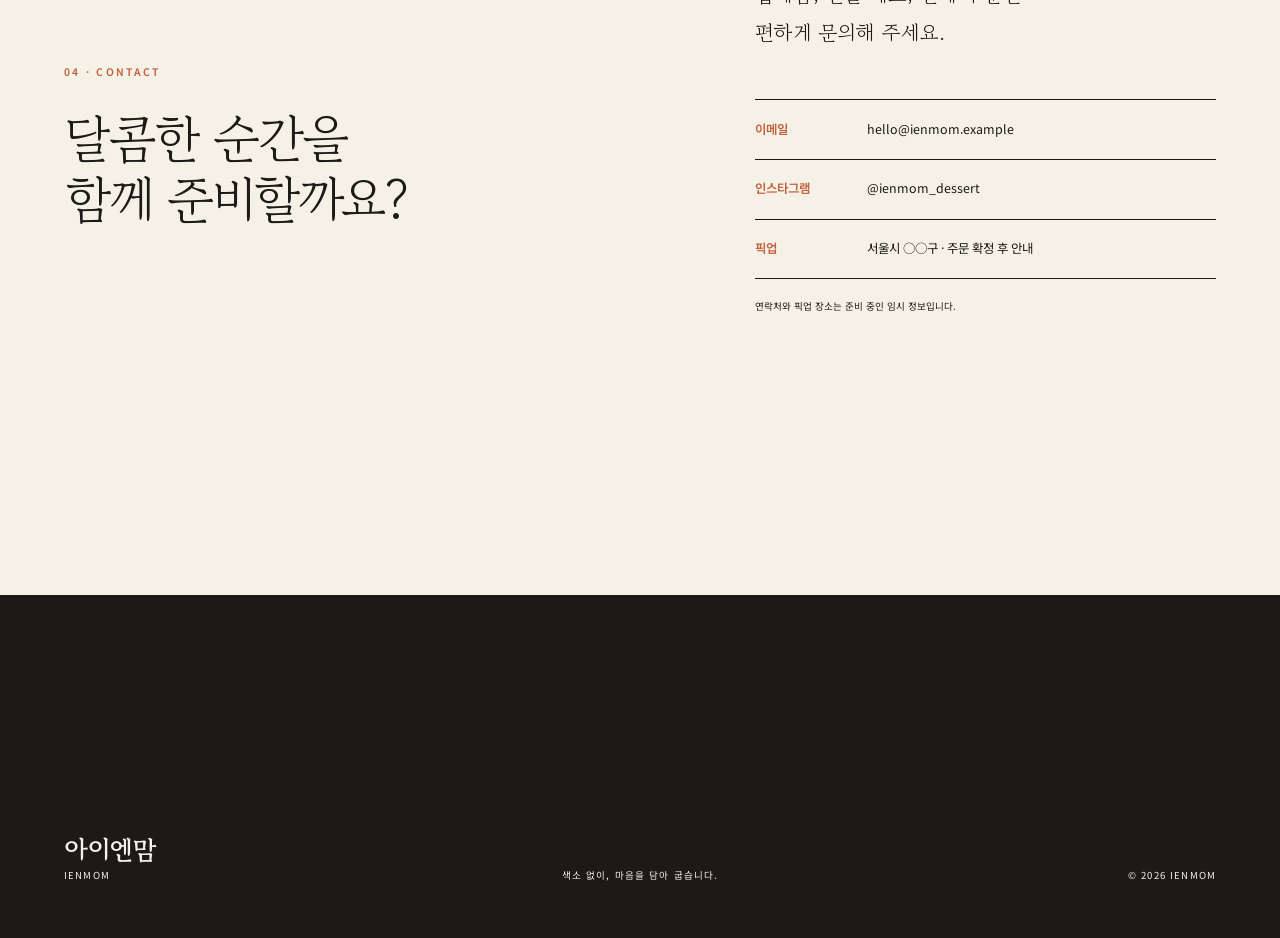
==== commit 4d52aacb: "Curate homepage product selection" ====
--- a/index.html
+++ b/index.html
@@ -55,8 +55,11 @@
           <p class="reveal">계절과 재료에 따라 조금씩 달라지는<br>두 가지 수제 디저트를 소개합니다.</p>
         </div>
         <div class="home-products">
-          <div class="store-product-grid store-product-grid-home" data-product-grid data-limit="3" aria-live="polite" aria-busy="true"></div>
-          <a class="all-products-link" href="products.html">모든 제품 보기 <span aria-hidden="true">→</span></a>
+          <div class="curated-products" data-curated-products aria-live="polite" aria-busy="true">
+            <div data-featured-product></div>
+            <div class="curated-product-grid" data-curated-grid></div>
+          </div>
+          <a class="all-products-link" href="https://smartstore.naver.com/iandmomriceflower" target="_blank" rel="noreferrer">전체 제품 보기 <span aria-hidden="true">↗</span></a>
         </div>
       </section>
       <section class="home-stories scene" aria-labelledby="home-stories-title">
--- a/styles.css
+++ b/styles.css
@@ -49,3 +49,8 @@
 .home-stories{display:grid;grid-template-columns:.8fr 1.2fr;gap:8vw;align-content:center}.home-stories-heading{align-self:start}.home-story-grid{display:grid;grid-template-columns:repeat(3,minmax(0,1fr));grid-column:1/-1;border-top:1px solid var(--ink)}.home-story-card{min-width:0;border-right:1px solid var(--ink);border-bottom:1px solid var(--ink)}.home-story-card:last-child{border-right:0}.home-story-card a{display:flex;flex-direction:column;min-height:23rem;padding:2rem 1.5rem}.home-story-card time{color:var(--terra);font-size:.6rem;letter-spacing:.1em}.home-story-card h3{margin:1.6rem 0 1rem;font:400 1.5rem/1.45 var(--serif);letter-spacing:-.04em}.home-story-card p{max-width:40ch;margin:0;font-size:.78rem}.home-story-card span{margin-top:auto;padding-top:2rem;font-size:.65rem}.all-stories-link{grid-column:2;display:flex;justify-content:space-between;padding:.9rem 0;border-bottom:1px solid var(--ink);font-size:.75rem}.story-error{grid-column:1/-1;padding:4rem 0;font-size:.8rem}
 @media(max-width:900px){.home-story-grid{grid-template-columns:1fr}.home-story-card{border-right:0}.home-story-card a{min-height:18rem}.all-stories-link{grid-column:1/-1}}
 @media(max-width:760px){.home-stories{grid-template-columns:1fr;gap:8vh}.home-story-card a{min-height:17rem;padding:2rem 0}.home-story-card h3{font-size:1.7rem}}
+
+/* Curated products */
+.store-product-info h3{grid-column:1/-1}.store-product-info .product-tagline{grid-column:1/-1;min-height:2.8em;font-weight:400;line-height:1.6;white-space:normal}.store-product-info .product-price{grid-column:1/-1;margin-top:.35rem;font-weight:600;white-space:nowrap}.curated-feature{display:grid;grid-template-columns:1.15fr .85fr;min-height:76svh;margin-bottom:12vh;background:var(--ink);color:var(--cream)}.curated-feature-image{display:block;min-height:100%;overflow:hidden}.curated-feature-image img{width:100%;height:100%;object-fit:cover}.curated-feature-copy{display:flex;flex-direction:column;justify-content:center;padding:6vw}.curated-feature-copy h3{font-size:clamp(2.4rem,4.3vw,5rem);line-height:1.24}.curated-feature-tagline{max-width:40ch;margin:2rem 0 0;font:400 1.15rem/1.8 var(--serif)}.curated-feature-price{margin:2rem 0 0;font-size:.82rem;font-weight:600}.curated-feature .buy-button{margin-top:2.5rem;background:var(--terra)}.curated-product-grid{display:grid;grid-template-columns:repeat(3,minmax(0,1fr));gap:5rem 1.5rem}.curated-product-grid .store-product:last-child:nth-child(3n+2){grid-column:2}.curated-products .product-error{border-top:1px solid var(--ink);border-bottom:1px solid var(--ink)}
+@media(max-width:900px){.curated-feature{grid-template-columns:1fr;min-height:0}.curated-feature-image{height:66vh}.curated-feature-copy{padding:10vh 7vw}.curated-product-grid{grid-template-columns:repeat(2,minmax(0,1fr))}.curated-product-grid .store-product:last-child:nth-child(3n+2){grid-column:auto}}
+@media(max-width:760px){.curated-feature{margin-bottom:10vh}.curated-feature-image{height:55vh}.curated-feature-copy{padding:9vh 1.5rem}.curated-feature-copy h3{font-size:clamp(2.2rem,10vw,3rem)}.curated-feature-tagline{font-size:1.05rem}.curated-product-grid{grid-template-columns:1fr;gap:4rem}}
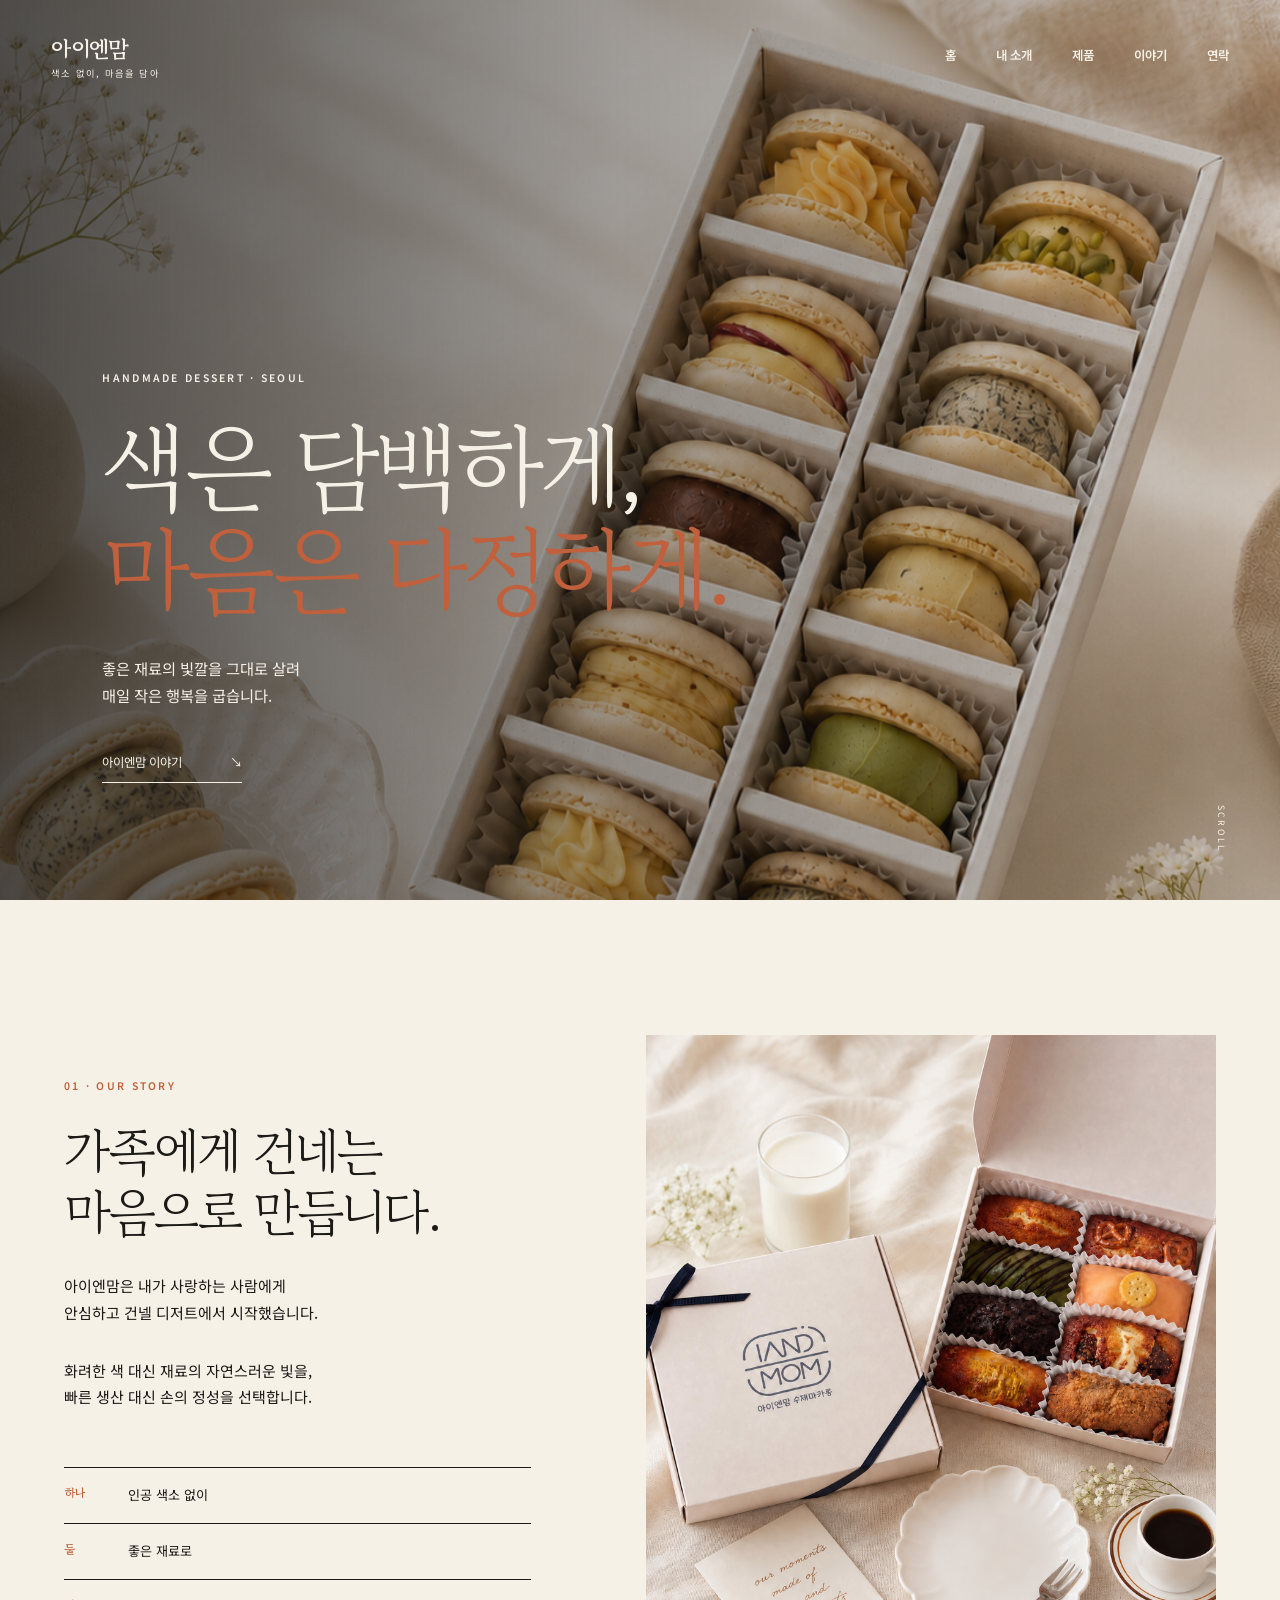
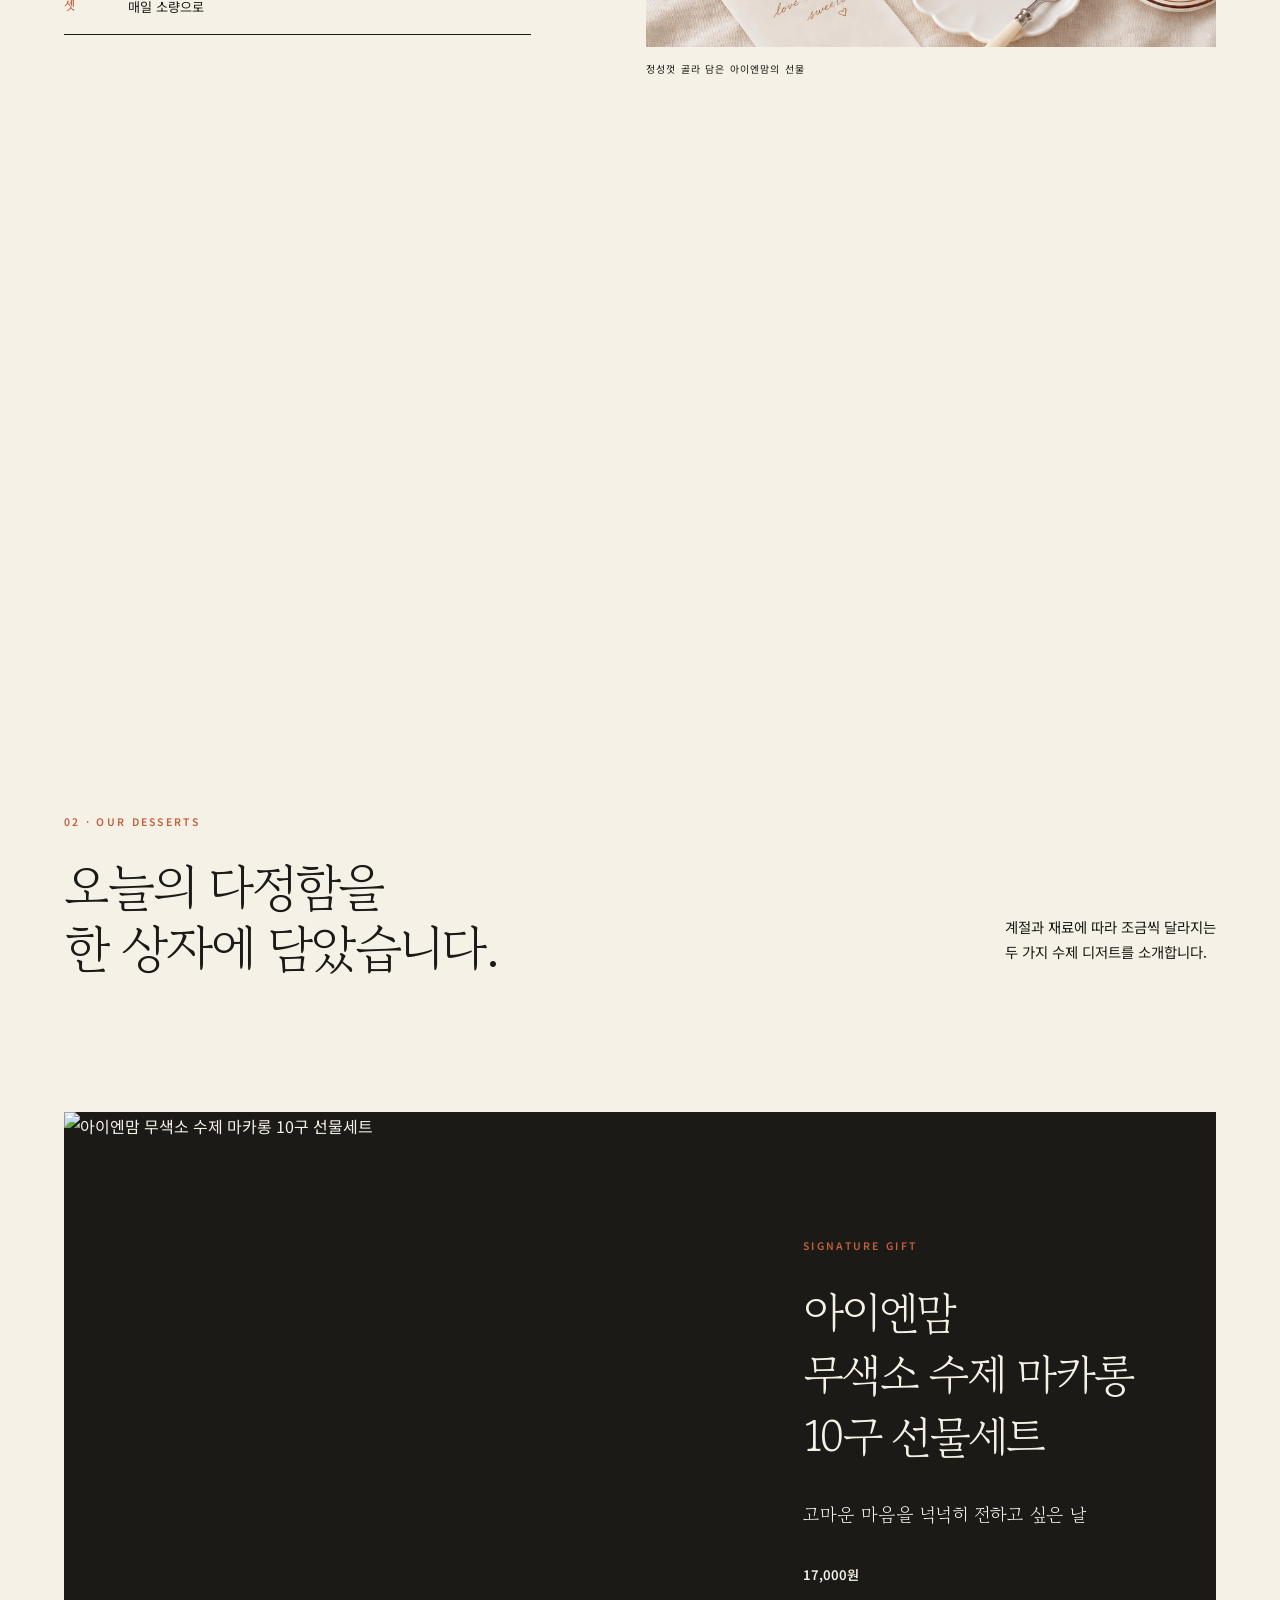
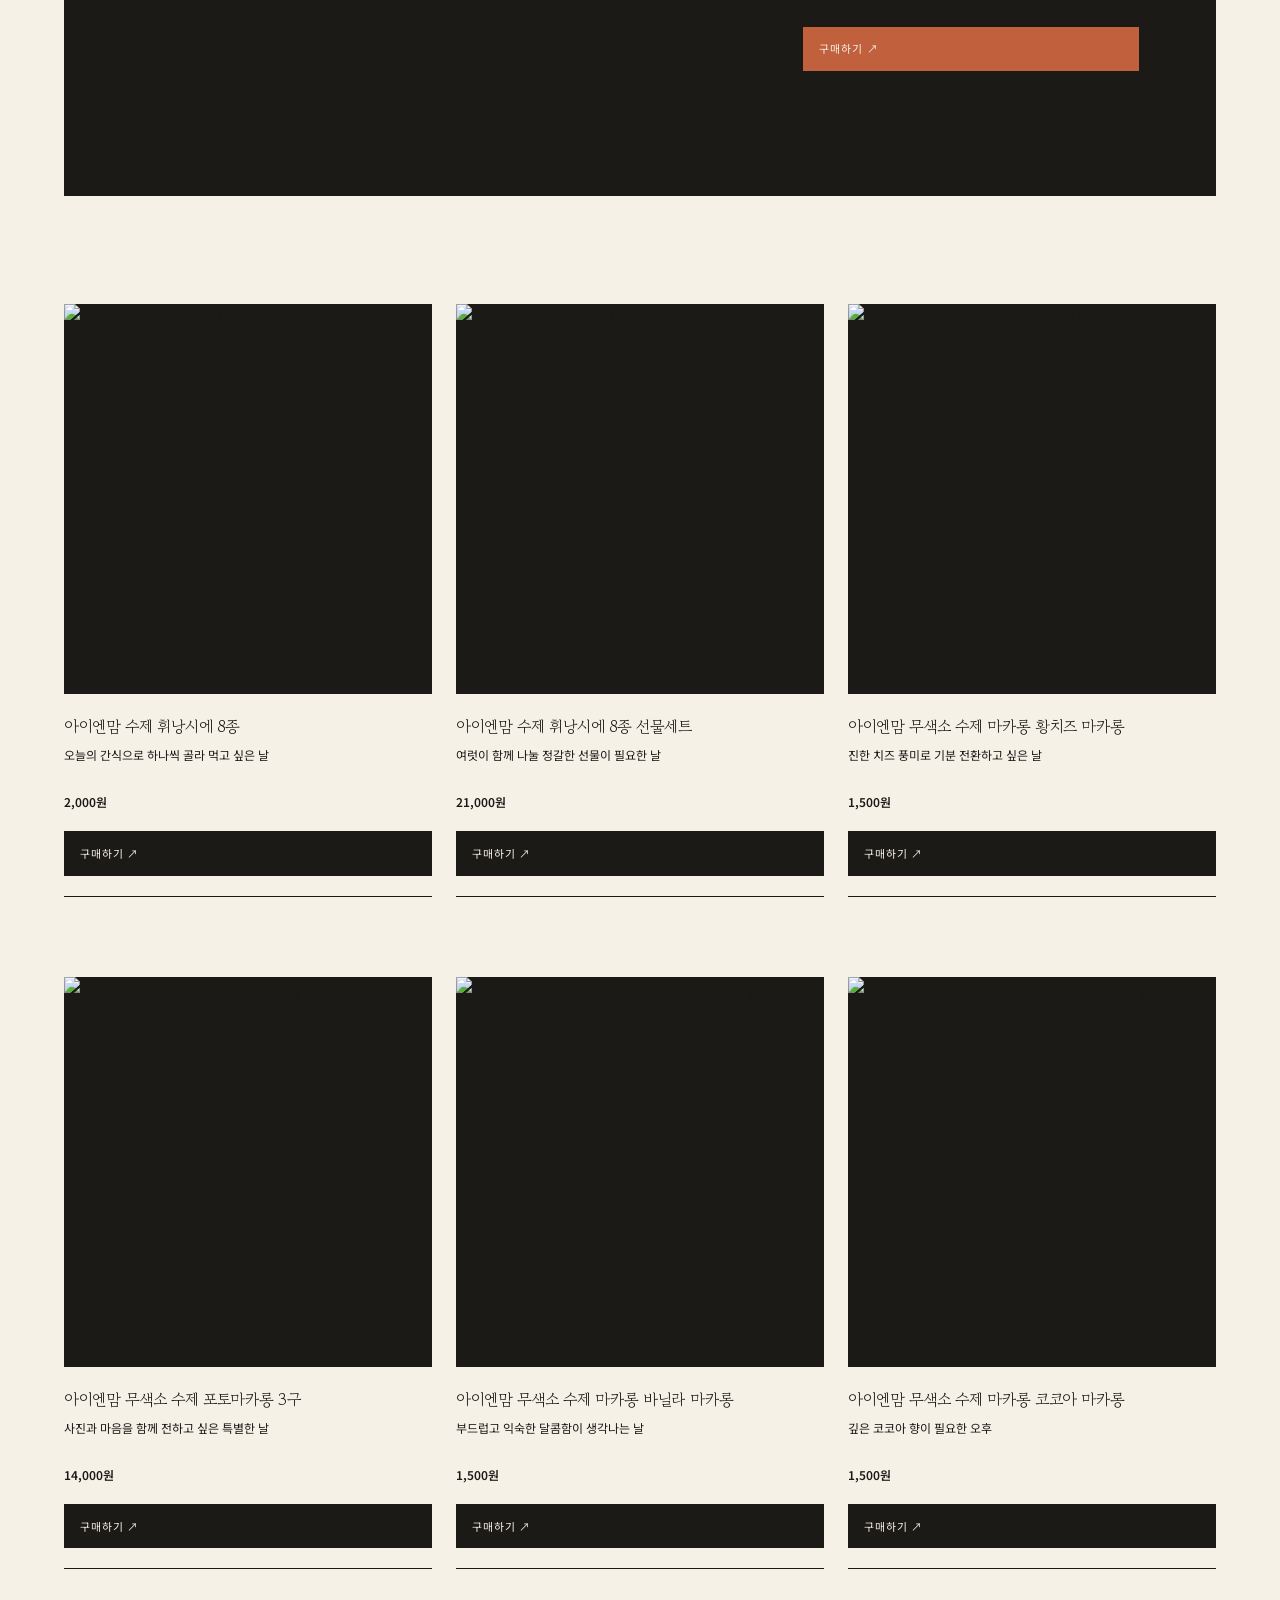
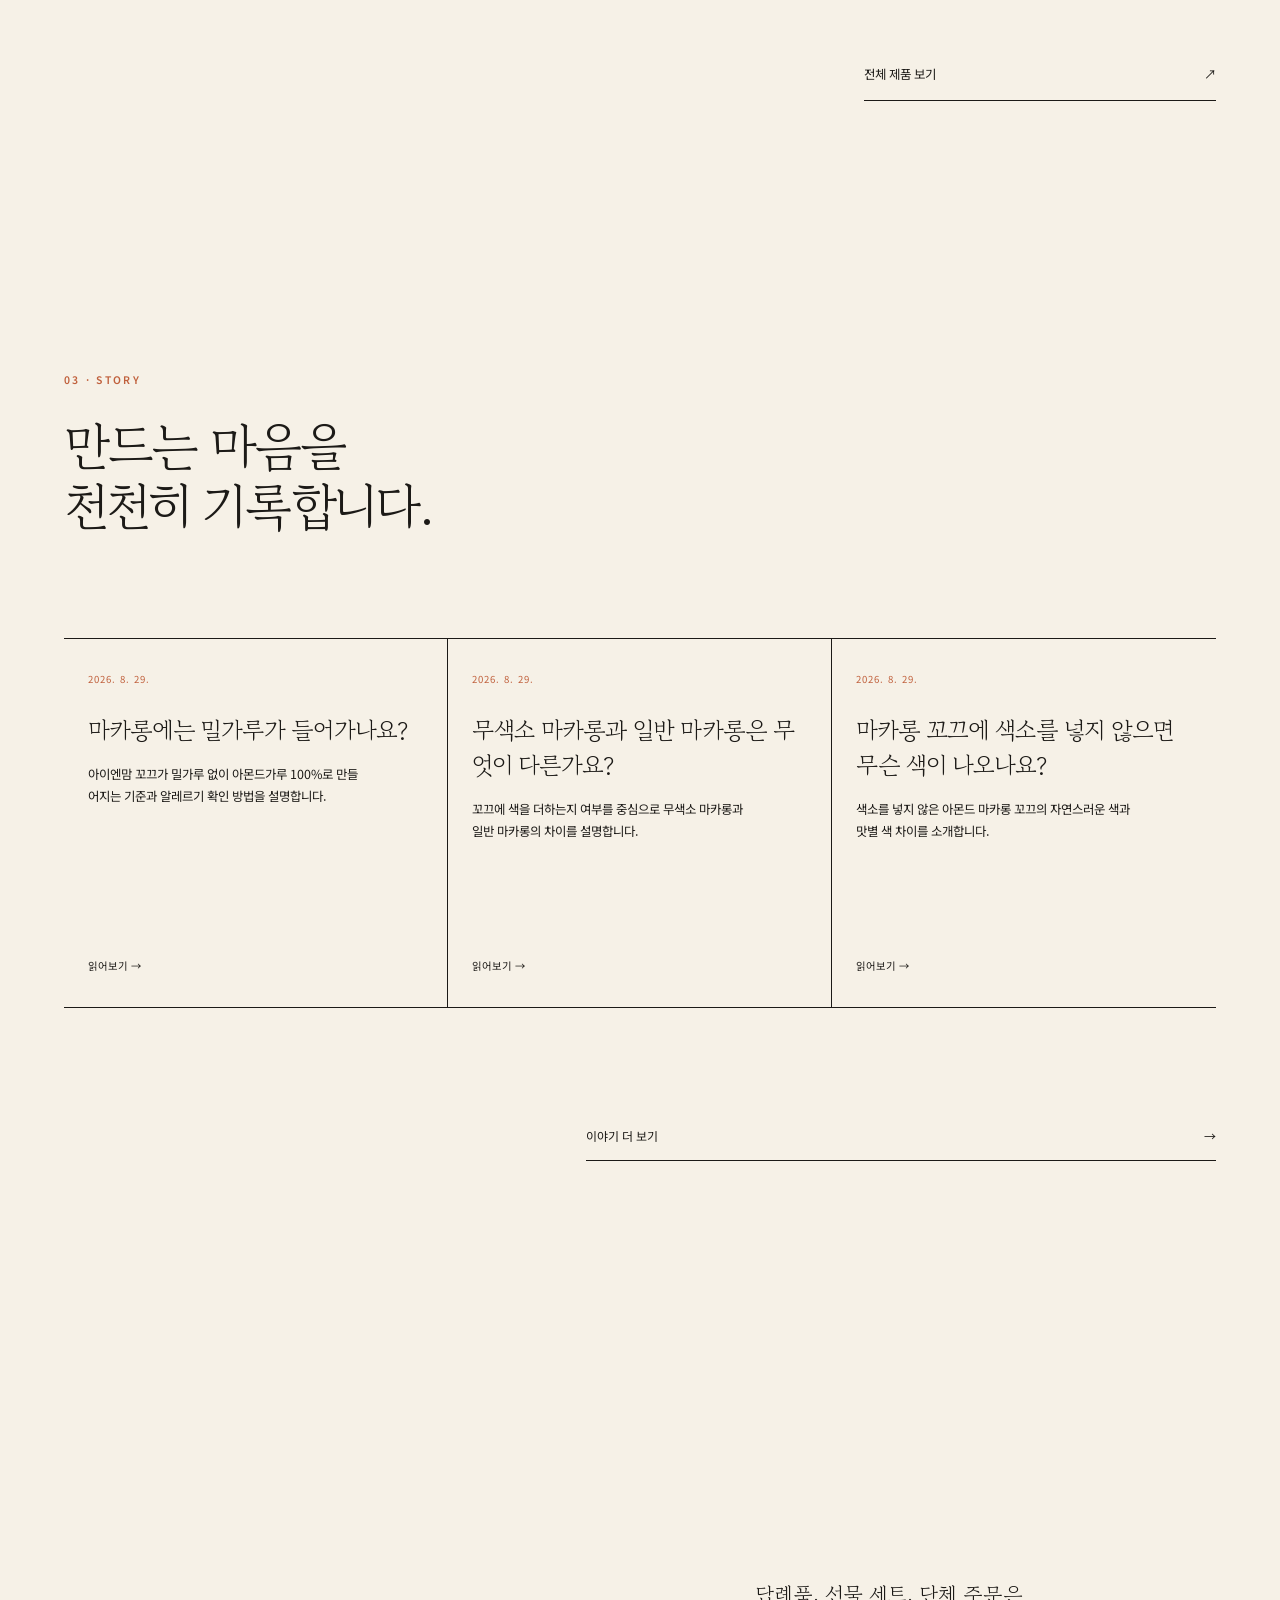
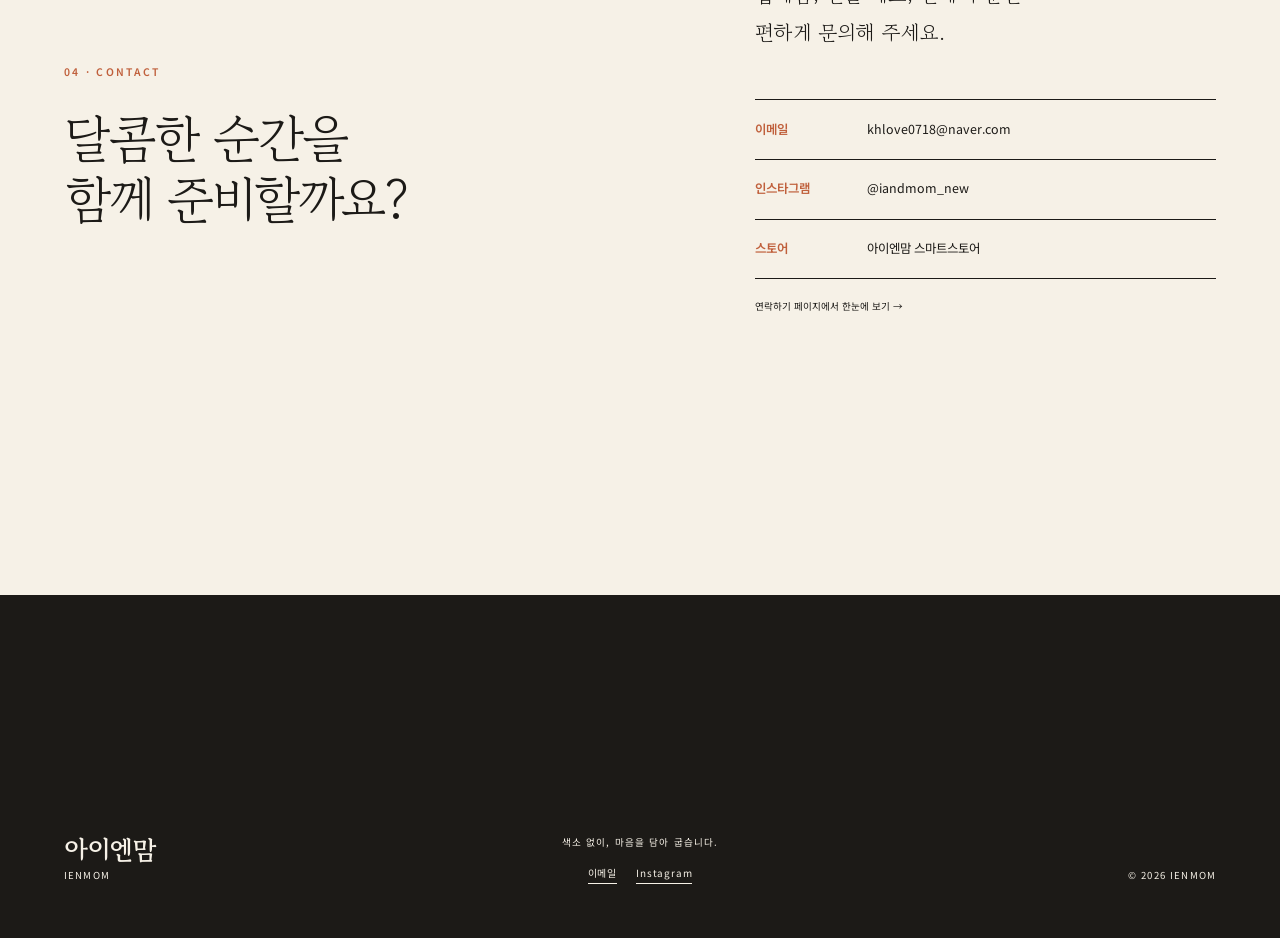
==== commit c2165344: "Add contact page and raw video asset" ====
--- a/index.html
+++ b/index.html
@@ -23,7 +23,7 @@
       </a>
       <button class="menu-button" type="button" aria-label="메뉴 열기" aria-expanded="false" aria-controls="main-nav"><span></span><span></span></button>
       <nav id="main-nav" class="main-nav" aria-label="주요 메뉴">
-        <a href="#home">홈</a><a href="about.html">내 소개</a><a href="products.html">제품</a><a href="story/">이야기</a><a href="#contact">연락</a>
+        <a href="#home">홈</a><a href="about.html">내 소개</a><a href="products.html">제품</a><a href="story/">이야기</a><a href="contact.html">연락</a>
       </nav>
     </header>
     <main id="main">
@@ -74,11 +74,11 @@
         <div class="contact-heading reveal"><p class="kicker terracotta">04 · CONTACT</p><h2 id="contact-title" class="two-line"><span>달콤한 순간을</span><span>함께 준비할까요?</span></h2></div>
         <div class="contact-copy reveal">
           <p>답례품, 선물 세트, 단체 주문은<br>편하게 문의해 주세요.</p>
-          <div class="contact-links"><a href="mailto:hello@ienmom.example"><span>이메일</span>hello@ienmom.example</a><a href="https://www.instagram.com/" target="_blank" rel="noreferrer"><span>인스타그램</span>@ienmom_dessert</a><p><span>픽업</span>서울시 ○○구 · 주문 확정 후 안내</p></div>
-          <small>연락처와 픽업 장소는 준비 중인 임시 정보입니다.</small>
+          <div class="contact-links"><a href="mailto:khlove0718@naver.com" target="_blank" rel="noopener"><span>이메일</span>khlove0718@naver.com</a><a href="https://www.instagram.com/iandmom_new/" target="_blank" rel="noopener"><span>인스타그램</span>@iandmom_new</a><a href="https://mkt.shopping.naver.com/link/6869cf021a9ed979e2cbdbad" target="_blank" rel="noopener"><span>스토어</span>아이엔맘 스마트스토어</a></div>
+          <small><a href="contact.html">연락하기 페이지에서 한눈에 보기 →</a></small>
         </div>
       </section>
     </main>
-    <footer><div><strong>아이엔맘</strong><span>IENMOM</span></div><p>색소 없이, 마음을 담아 굽습니다.</p><p>© <span id="year"></span> IENMOM</p></footer>
+    <footer><div><strong>아이엔맘</strong><span>IENMOM</span></div><div class="footer-center"><p>색소 없이, 마음을 담아 굽습니다.</p><nav class="footer-links" aria-label="푸터 연락처"><a href="mailto:khlove0718@naver.com" target="_blank" rel="noopener">이메일</a><a href="https://www.instagram.com/iandmom_new/" target="_blank" rel="noopener">Instagram</a></nav></div><p class="footer-copy">© <span id="year"></span> IENMOM</p></footer>
   </body>
 </html>
--- a/styles.css
+++ b/styles.css
@@ -52,5 +52,10 @@
 
 /* Curated products */
 .store-product-info h3{grid-column:1/-1}.store-product-info .product-tagline{grid-column:1/-1;min-height:2.8em;font-weight:400;line-height:1.6;white-space:normal}.store-product-info .product-price{grid-column:1/-1;margin-top:.35rem;font-weight:600;white-space:nowrap}.curated-feature{display:grid;grid-template-columns:1.15fr .85fr;min-height:76svh;margin-bottom:12vh;background:var(--ink);color:var(--cream)}.curated-feature-image{display:block;min-height:100%;overflow:hidden}.curated-feature-image img{width:100%;height:100%;object-fit:cover}.curated-feature-copy{display:flex;flex-direction:column;justify-content:center;padding:6vw}.curated-feature-copy h3{font-size:clamp(2.4rem,4.3vw,5rem);line-height:1.24}.curated-feature-tagline{max-width:40ch;margin:2rem 0 0;font:400 1.15rem/1.8 var(--serif)}.curated-feature-price{margin:2rem 0 0;font-size:.82rem;font-weight:600}.curated-feature .buy-button{margin-top:2.5rem;background:var(--terra)}.curated-product-grid{display:grid;grid-template-columns:repeat(3,minmax(0,1fr));gap:5rem 1.5rem}.curated-product-grid .store-product:last-child:nth-child(3n+2){grid-column:2}.curated-products .product-error{border-top:1px solid var(--ink);border-bottom:1px solid var(--ink)}
+.curated-feature-copy .curated-feature-title{font-size:clamp(2.2rem,3.5vw,4rem);line-height:1.38}.curated-feature-title span{display:block;white-space:nowrap}
 @media(max-width:900px){.curated-feature{grid-template-columns:1fr;min-height:0}.curated-feature-image{height:66vh}.curated-feature-copy{padding:10vh 7vw}.curated-product-grid{grid-template-columns:repeat(2,minmax(0,1fr))}.curated-product-grid .store-product:last-child:nth-child(3n+2){grid-column:auto}}
-@media(max-width:760px){.curated-feature{margin-bottom:10vh}.curated-feature-image{height:55vh}.curated-feature-copy{padding:9vh 1.5rem}.curated-feature-copy h3{font-size:clamp(2.2rem,10vw,3rem)}.curated-feature-tagline{font-size:1.05rem}.curated-product-grid{grid-template-columns:1fr;gap:4rem}}
+@media(max-width:760px){.curated-feature{margin-bottom:10vh}.curated-feature-image{height:55vh}.curated-feature-copy{padding:9vh 1.5rem}.curated-feature-copy .curated-feature-title{font-size:clamp(2rem,9vw,2.45rem);line-height:1.42}.curated-feature-tagline{font-size:1.05rem}.curated-product-grid{grid-template-columns:1fr;gap:4rem}}
+
+/* Contact page and footer contact links */
+footer .footer-center{align-items:center;gap:.8rem;text-align:center}.footer-links{display:flex;flex-direction:row;gap:1.2rem}.footer-links a{padding-bottom:.15rem;border-bottom:1px solid currentColor;font-size:.62rem;letter-spacing:.08em}.footer-copy{text-align:right}.contact-page .site-header{color:var(--ink)}.contact-page .main-nav a[aria-current="page"]{color:var(--terra)}.contact-main{min-height:100svh}.contact-page-hero{min-height:100svh;display:grid;grid-template-columns:.9fr 1.1fr;gap:9vw;align-items:center;padding:16vh max(5vw,calc((100vw - 82rem)/2)) 12vh}.contact-page-heading h1{font-size:clamp(3.2rem,5.7vw,6.4rem);line-height:1.14}.contact-page-heading>p:last-child{max-width:40ch;margin:2rem 0 0;font-size:.9rem}.contact-action-list{border-top:1px solid var(--ink)}.contact-action-list a{display:flex;min-height:10.5rem;flex-direction:column;justify-content:space-between;padding:1.5rem;border-bottom:1px solid var(--ink);transition:background-color .25s ease,color .25s ease}.contact-action-list a:hover,.contact-action-list a:focus-visible{background:var(--ink);color:var(--cream)}.contact-action-list span{color:var(--terra);font-size:.62rem;font-weight:600;letter-spacing:.18em}.contact-action-list strong{font:400 clamp(1.35rem,2.3vw,2.5rem)/1.35 var(--serif);letter-spacing:-.04em}
+@media(max-width:760px){footer .footer-center{align-items:flex-start;text-align:left}.footer-links{margin-top:.25rem}.footer-copy{text-align:left}.contact-page-hero{grid-template-columns:1fr;gap:10vh;padding:18vh 1.25rem 15vh}.contact-page-heading h1{font-size:clamp(2.7rem,12vw,3.4rem)}.contact-action-list a{min-height:9rem;padding:1.25rem 0}.contact-action-list strong{font-size:1.45rem}}
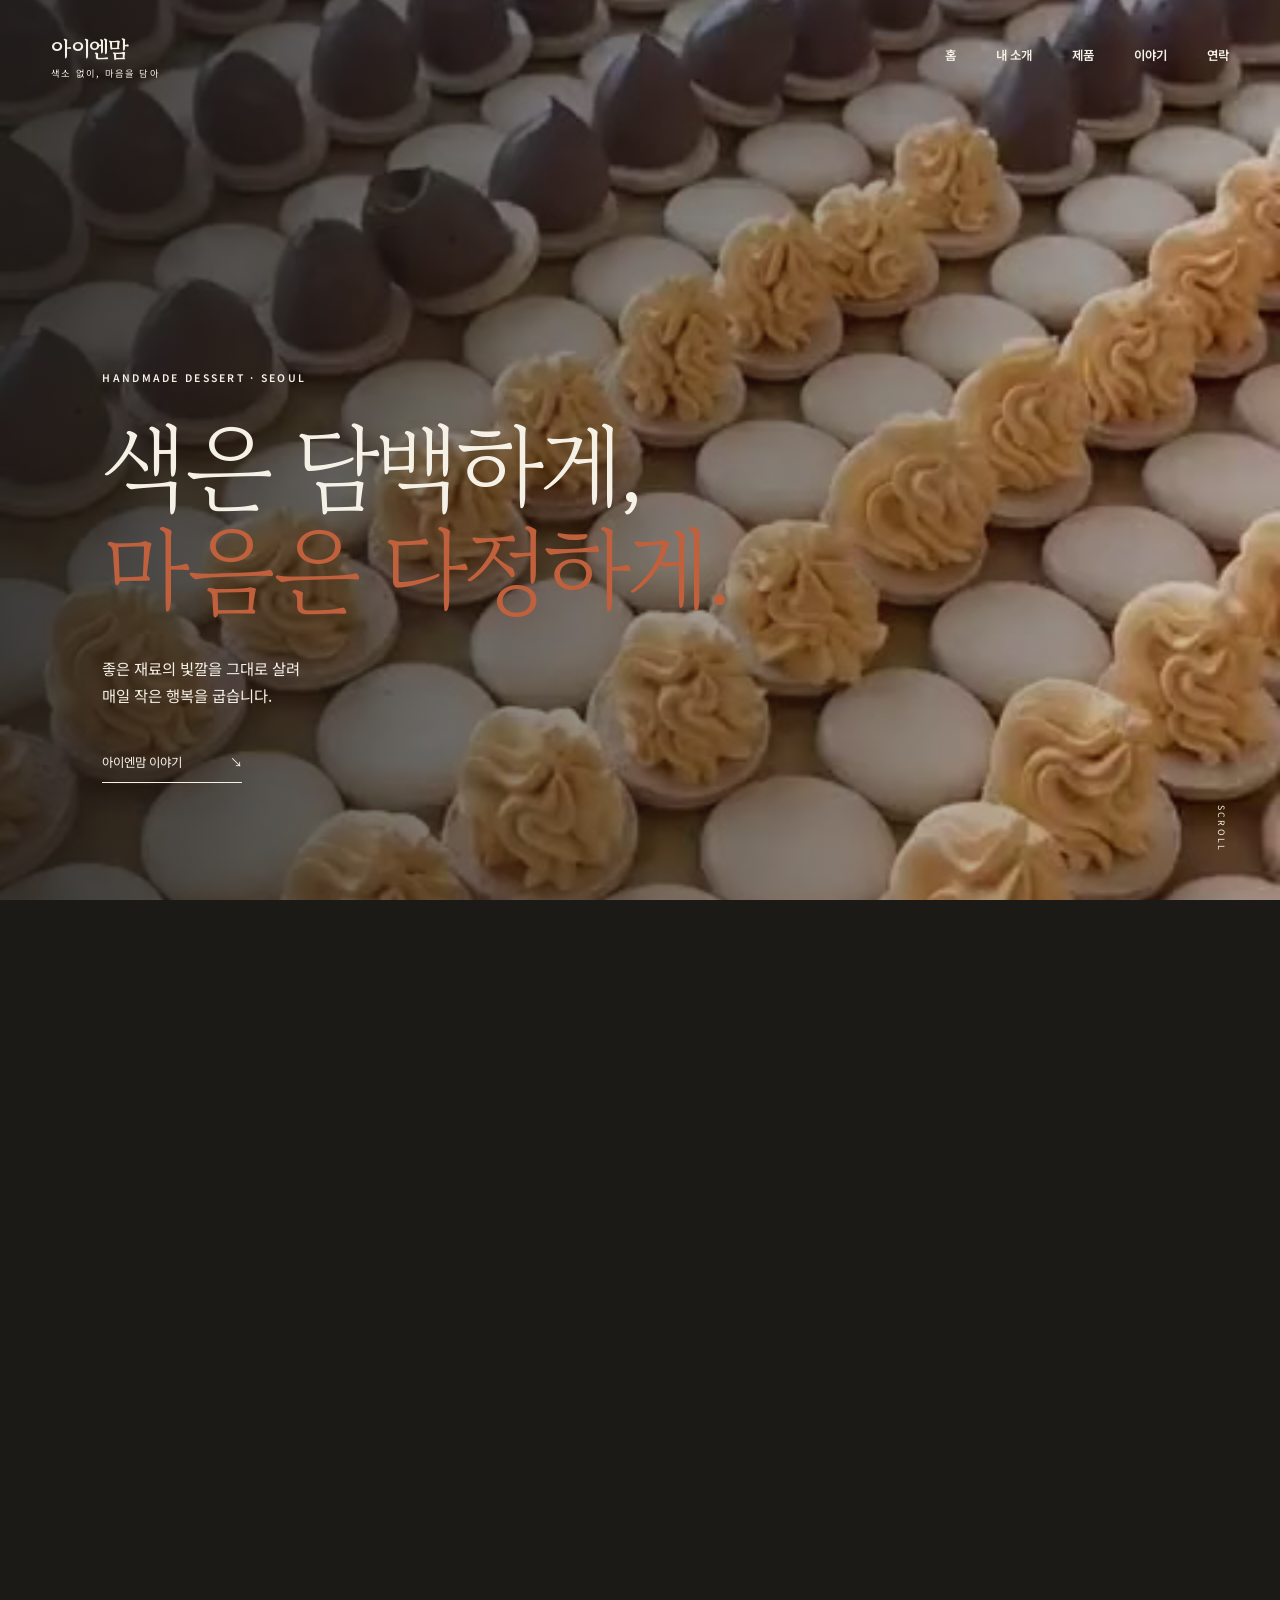
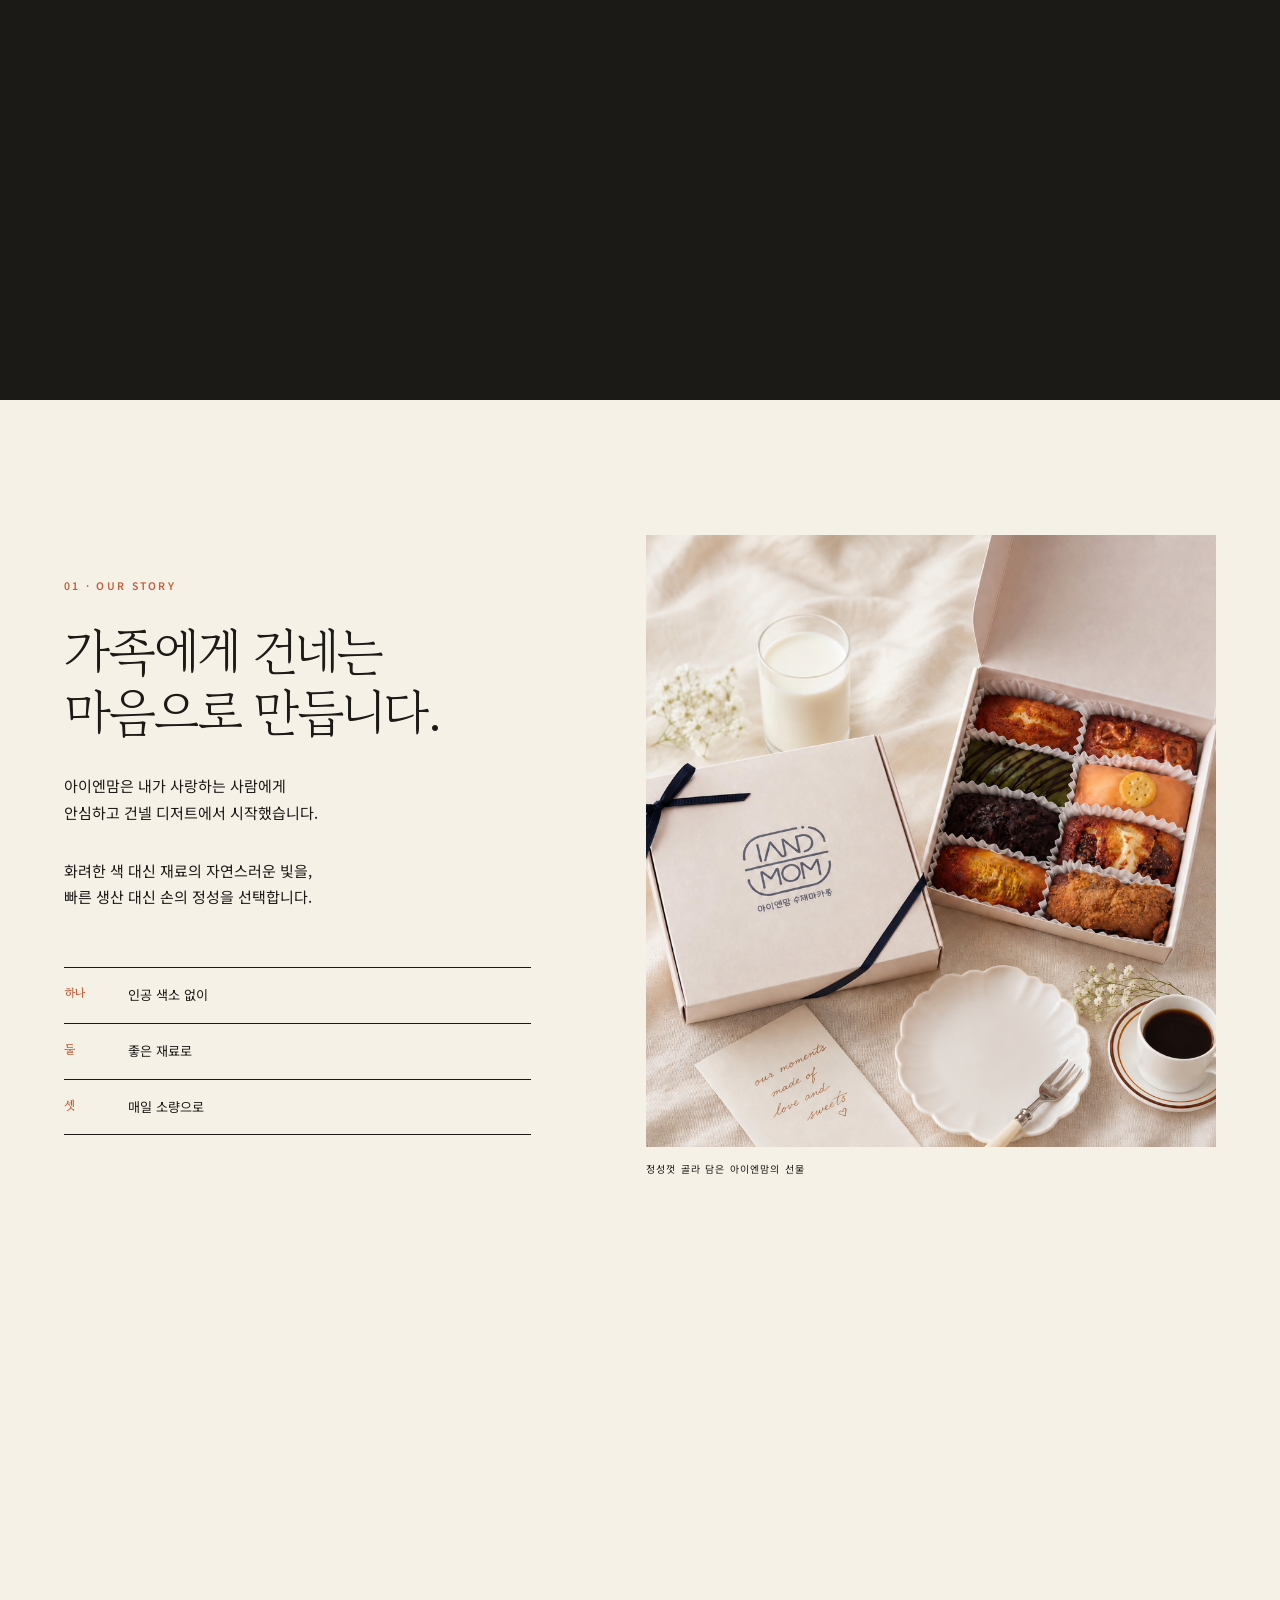
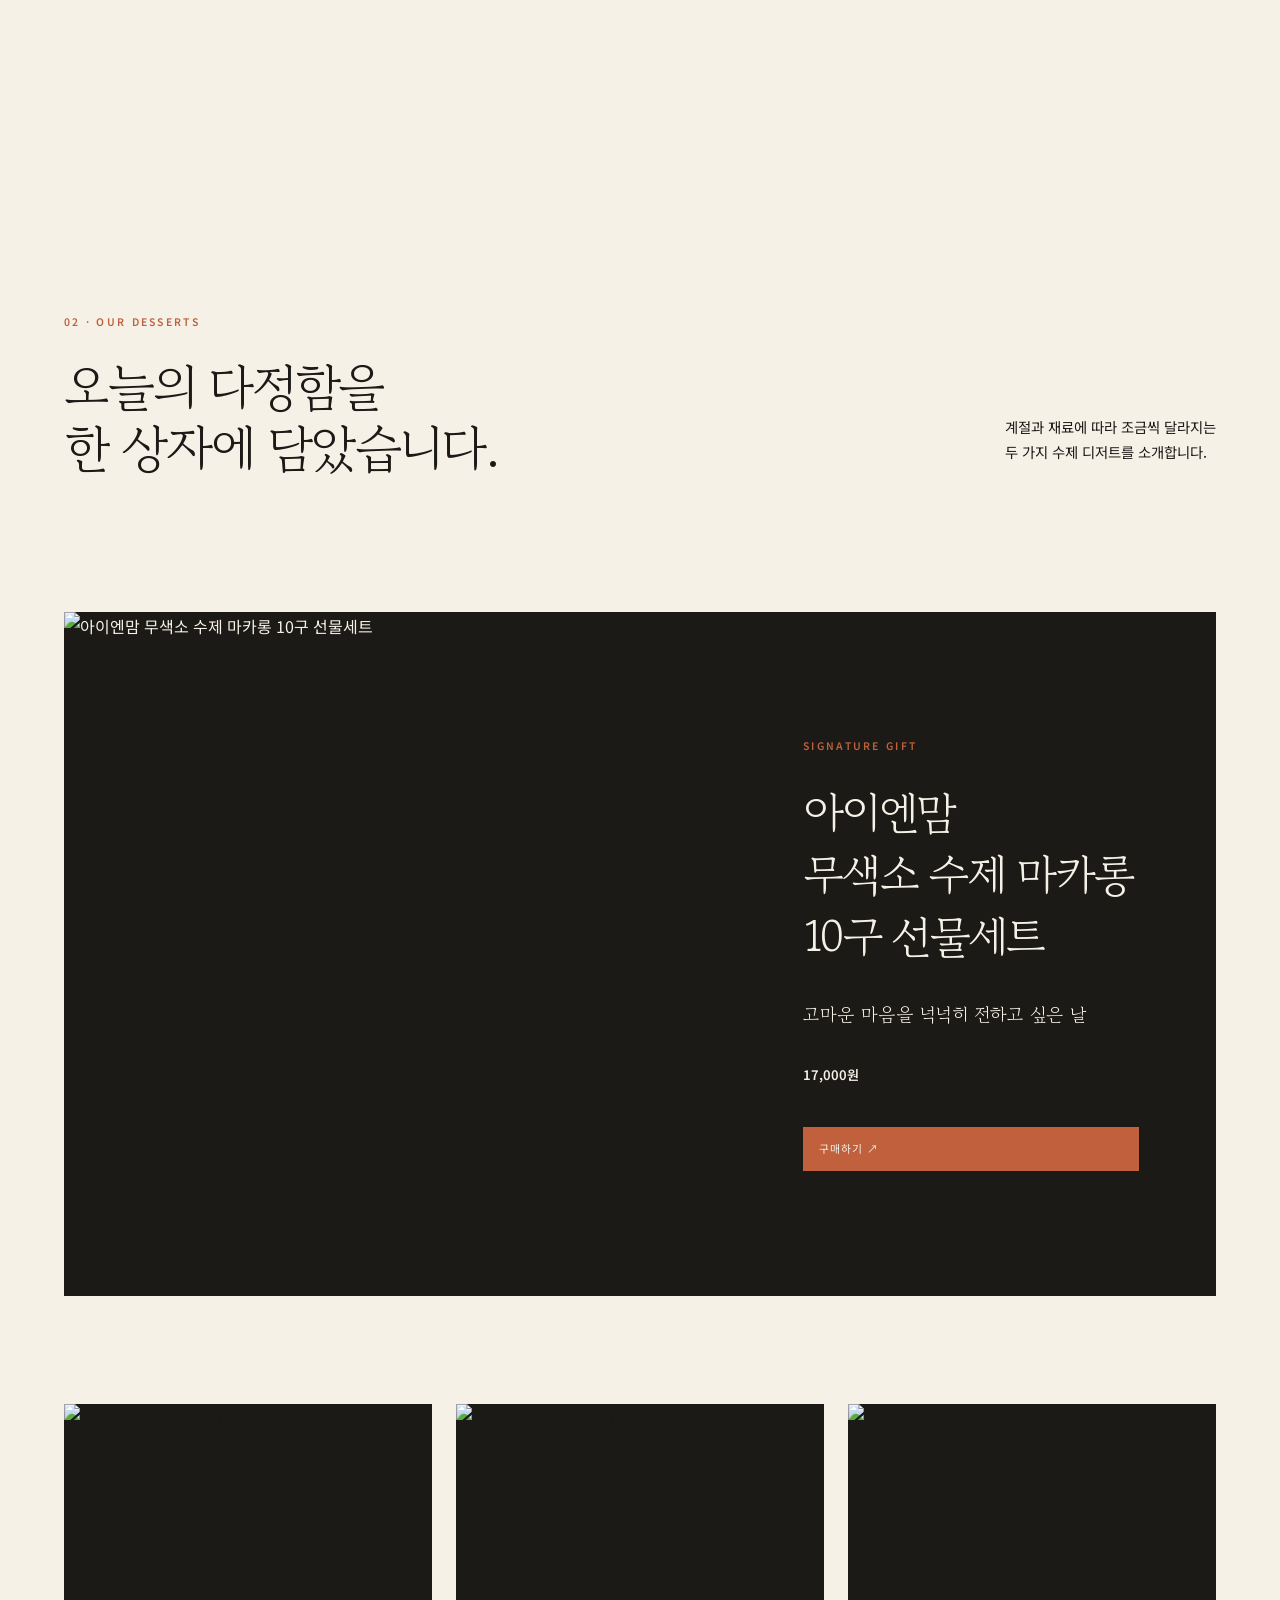
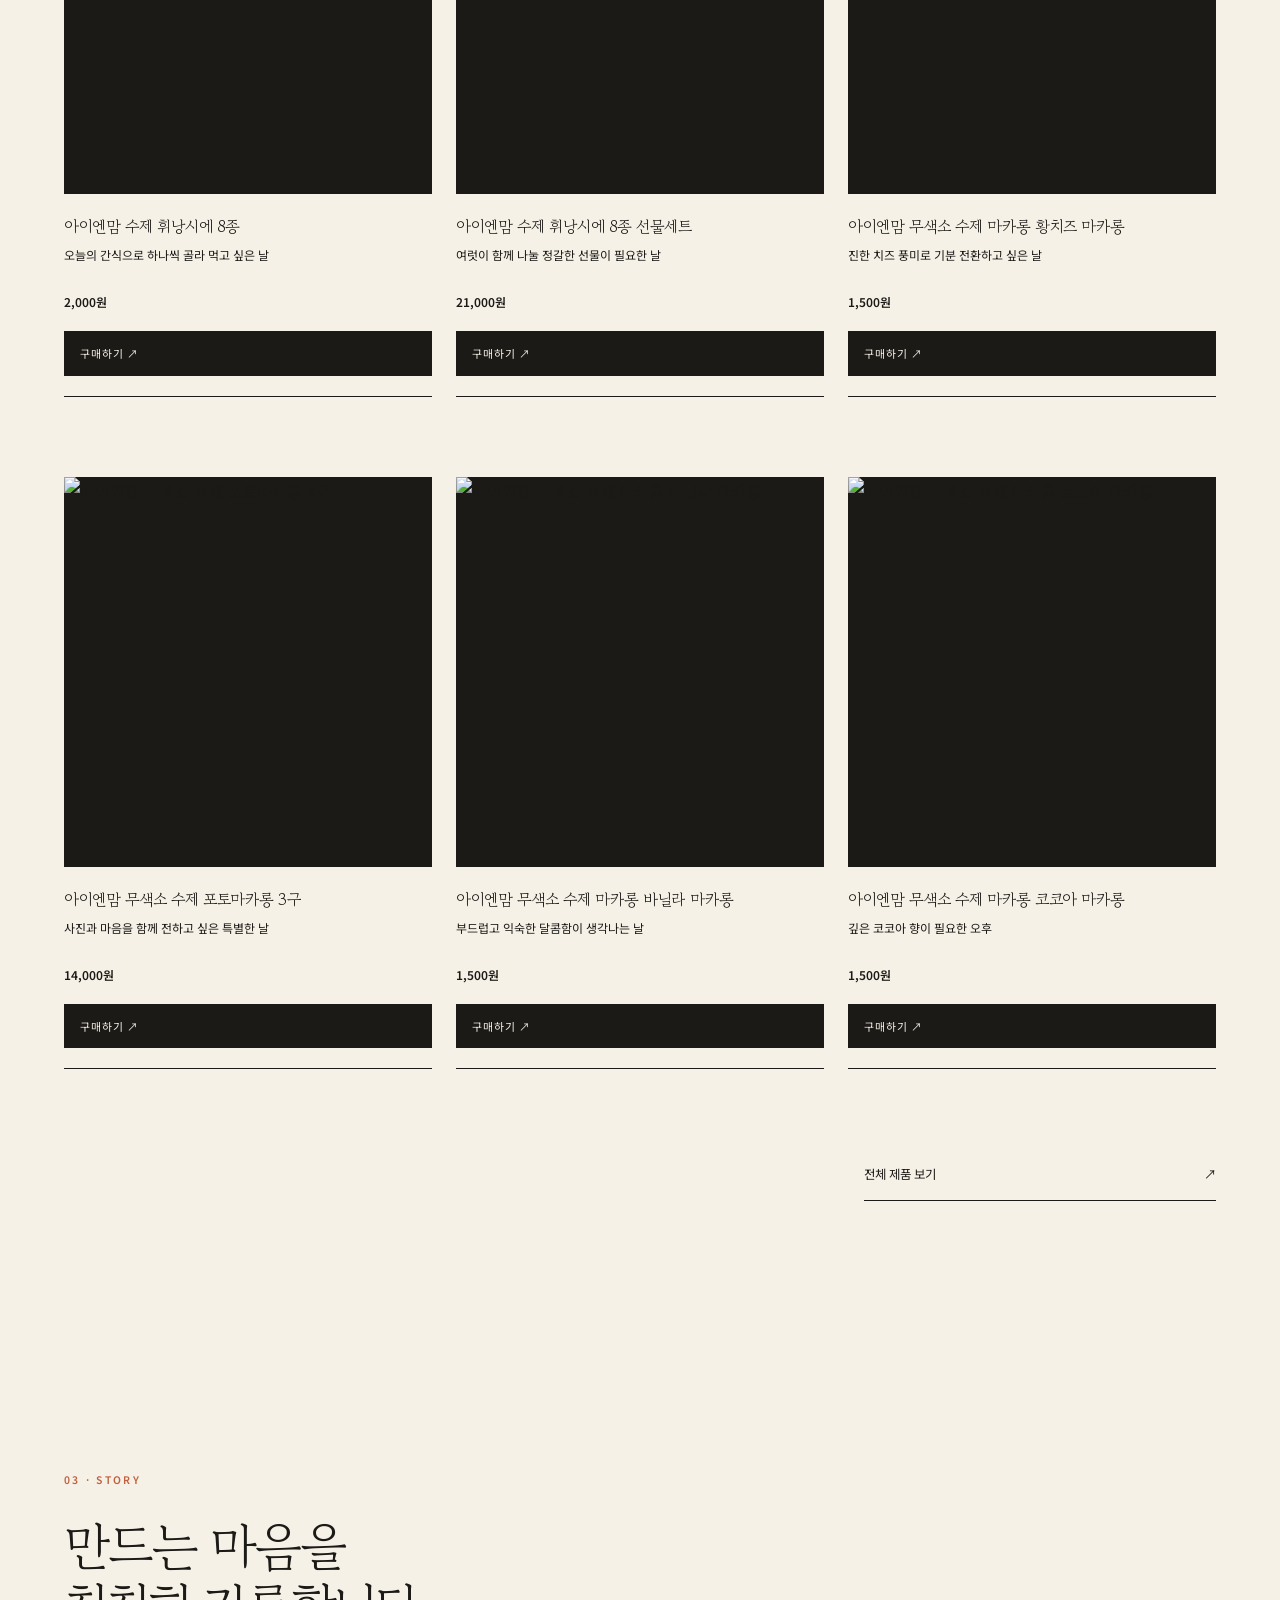
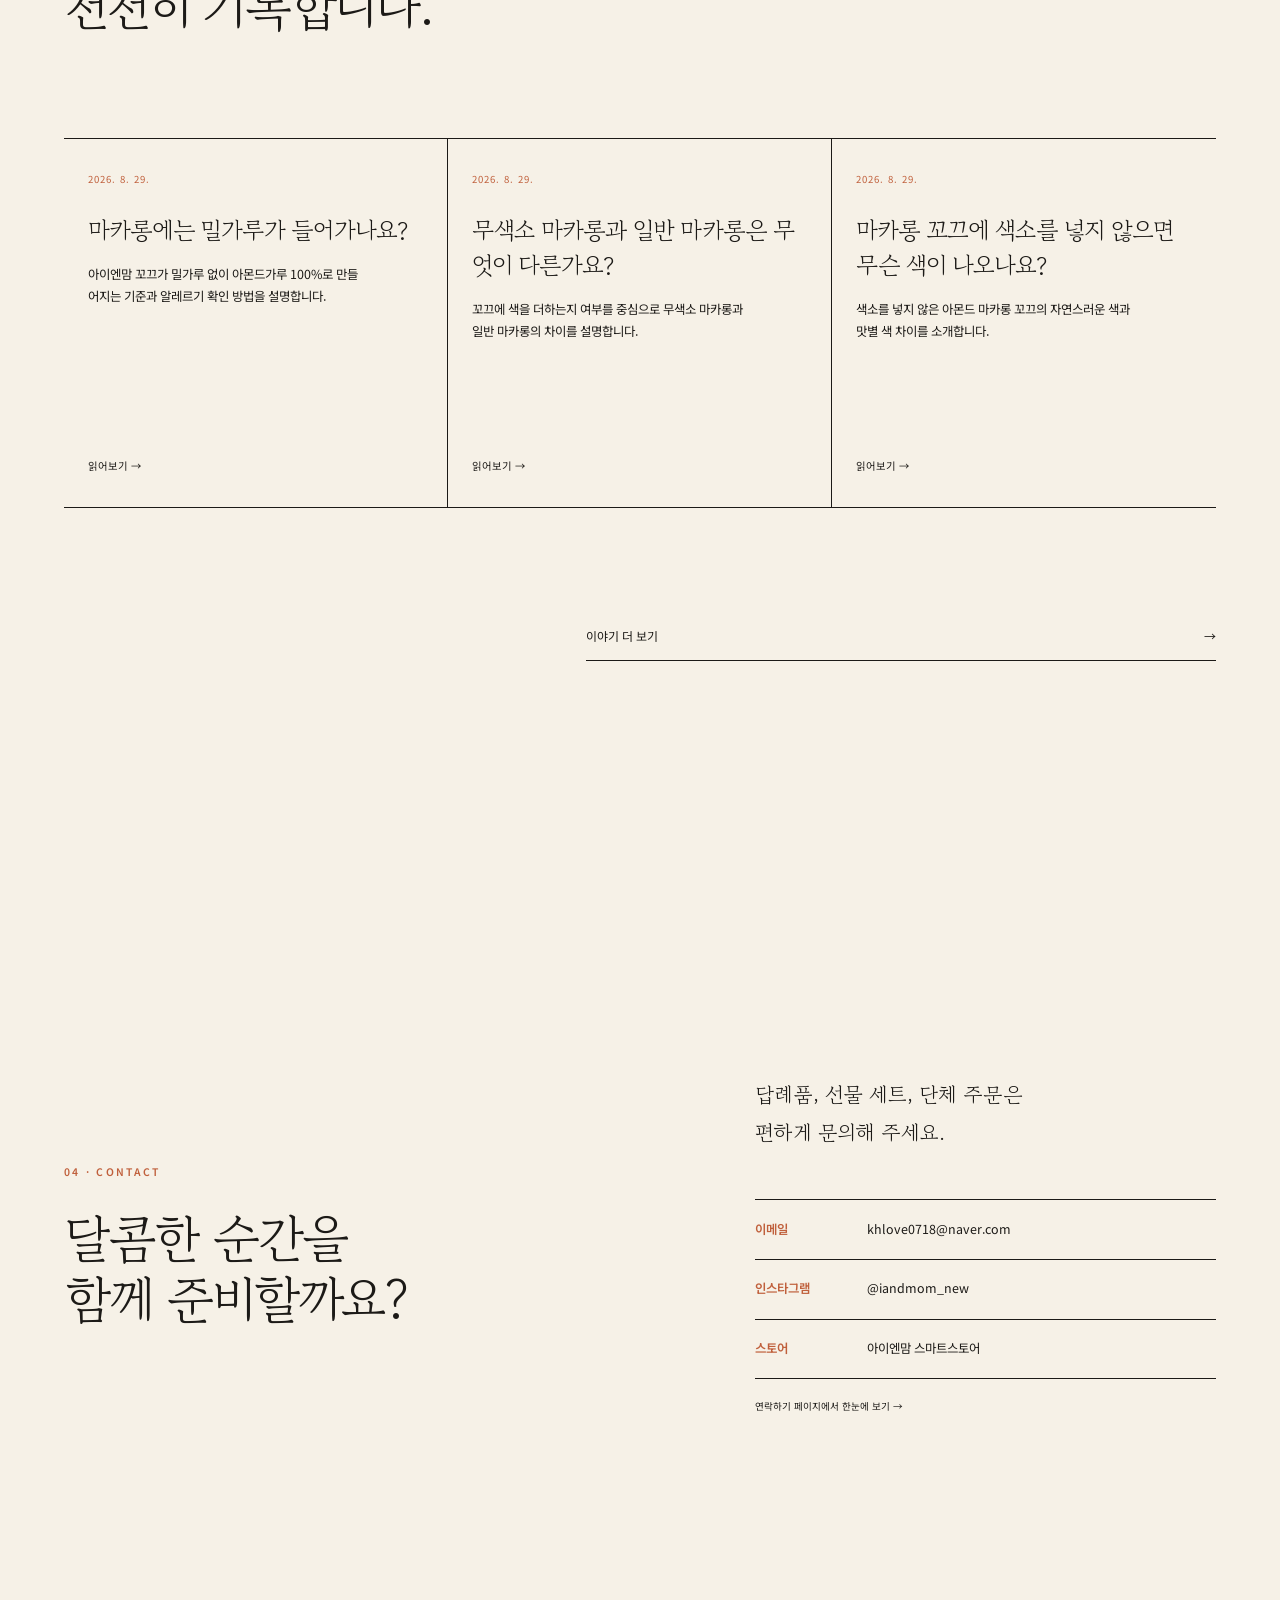
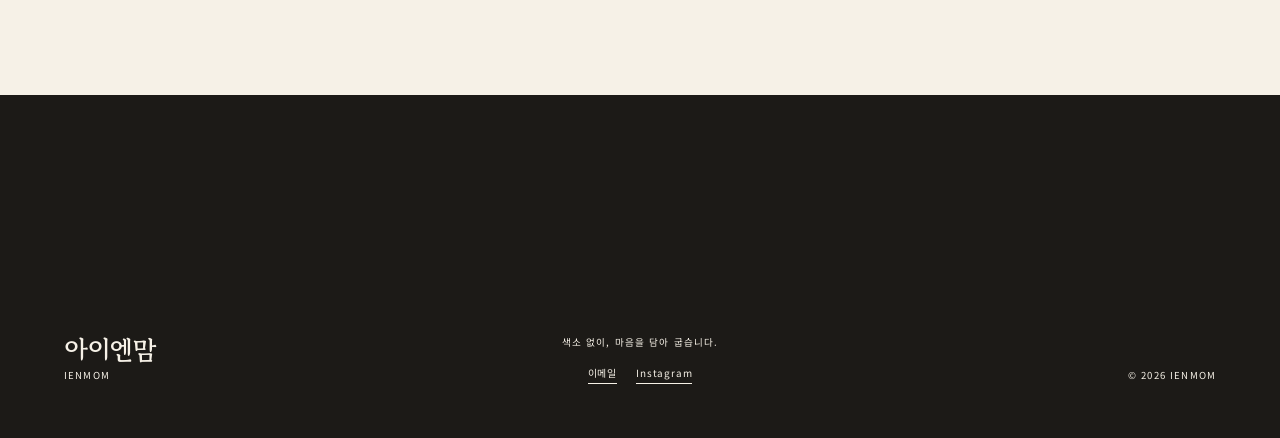
==== commit 5faef841: "Add scroll-scrub hero video" ====
--- a/index.html
+++ b/index.html
@@ -10,7 +10,9 @@
     <link rel="preconnect" href="https://fonts.gstatic.com" crossorigin>
     <link href="https://fonts.googleapis.com/css2?family=Gowun+Batang:wght@400;700&family=Noto+Sans+KR:wght@400;500;600&display=swap" rel="stylesheet">
     <link rel="stylesheet" href="styles.css">
+    <link rel="stylesheet" href="assets/scrub.css">
     <script src="script.js" defer></script>
+    <script src="assets/scrub.js" defer></script>
     <script src="products.js" defer></script>
     <script src="home-stories.js" defer></script>
   </head>
@@ -27,15 +29,21 @@
       </nav>
     </header>
     <main id="main">
-      <section id="home" class="hero" aria-labelledby="hero-title">
-        <div class="hero-media" role="img" aria-label="아이엔맘 무색소 수제마카롱 선물세트"></div><div class="scrim"></div>
-        <div class="hero-content reveal">
-          <p class="kicker">HANDMADE DESSERT · SEOUL</p>
-          <h1 id="hero-title" class="two-line"><span>색은 담백하게,</span><em>마음은 다정하게.</em></h1>
-          <p>좋은 재료의 빛깔을 그대로 살려<br>매일 작은 행복을 굽습니다.</p>
-          <a class="line-link" href="#story">아이엔맘 이야기 <span aria-hidden="true">↘</span></a>
+      <section id="home" class="rd-scrub" aria-labelledby="hero-title">
+        <div class="rd-scrub__sticky">
+          <video class="rd-scrub__video" muted playsinline preload="auto" aria-hidden="true"
+            src="assets/hero-scrub.mp4" poster="assets/hero-poster.jpg"
+            data-desktop-src="assets/hero-scrub.mp4" data-mobile-src="assets/hero-scrub-m.mp4"
+            data-desktop-poster="assets/hero-poster.jpg" data-mobile-poster="assets/hero-poster-m.jpg"></video>
+          <div class="rd-scrub__scrim"></div>
+          <div class="rd-scrub__content">
+            <p class="kicker">HANDMADE DESSERT · SEOUL</p>
+            <h1 id="hero-title" class="two-line"><span>색은 담백하게,</span><em>마음은 다정하게.</em></h1>
+            <p>좋은 재료의 빛깔을 그대로 살려<br>매일 작은 행복을 굽습니다.</p>
+            <a class="line-link" href="#story">아이엔맘 이야기 <span aria-hidden="true">↘</span></a>
+          </div>
+          <p class="rd-scrub__cue" aria-hidden="true">SCROLL</p>
         </div>
-        <p class="scroll-cue" aria-hidden="true">SCROLL</p>
       </section>
       <section id="story" class="story scene" aria-labelledby="story-title">
         <div class="story-copy reveal">
--- a/assets/scrub.css
+++ b/assets/scrub.css
@@ -0,0 +1,90 @@
+.rd-scrub {
+  position: relative;
+  height: 400svh;
+  background: var(--ink);
+  color: var(--cream);
+}
+
+.rd-scrub__sticky {
+  position: sticky;
+  top: 0;
+  height: 100svh;
+  overflow: hidden;
+}
+
+.rd-scrub__video,
+.rd-scrub__scrim {
+  position: absolute;
+  inset: 0;
+  width: 100%;
+  height: 100%;
+}
+
+.rd-scrub__video {
+  object-fit: cover;
+  background: var(--ink);
+}
+
+.rd-scrub__scrim {
+  background: linear-gradient(90deg, rgb(28 26 23 / 82%) 0%, rgb(28 26 23 / 45%) 48%, rgb(28 26 23 / 18%) 100%);
+  pointer-events: none;
+}
+
+.rd-scrub__content {
+  position: absolute;
+  z-index: 2;
+  left: 8vw;
+  bottom: 13vh;
+  max-width: 48rem;
+}
+
+.rd-scrub__content > p:not(.kicker) {
+  max-width: 40ch;
+  margin: 2.2rem 0 0;
+  font-size: clamp(.95rem, 1.2vw, 1.1rem);
+}
+
+.rd-scrub__cue {
+  position: absolute;
+  z-index: 2;
+  right: 4vw;
+  bottom: 3rem;
+  margin: 0;
+  font-size: .55rem;
+  letter-spacing: .25em;
+  writing-mode: vertical-rl;
+}
+
+@media (max-width: 760px) {
+  .rd-scrub {
+    height: 350svh;
+  }
+
+  .rd-scrub__scrim {
+    background: linear-gradient(0deg, rgb(28 26 23 / 84%) 0%, rgb(28 26 23 / 18%) 78%);
+  }
+
+  .rd-scrub__content {
+    right: 1.25rem;
+    bottom: 12vh;
+    left: 1.25rem;
+  }
+
+  .rd-scrub__content > p:not(.kicker) {
+    font-size: .85rem;
+  }
+
+  .rd-scrub__cue {
+    display: none;
+  }
+}
+
+@media (prefers-reduced-motion: reduce) {
+  .rd-scrub {
+    height: 100svh;
+  }
+
+  .rd-scrub__video {
+    object-position: center;
+  }
+}
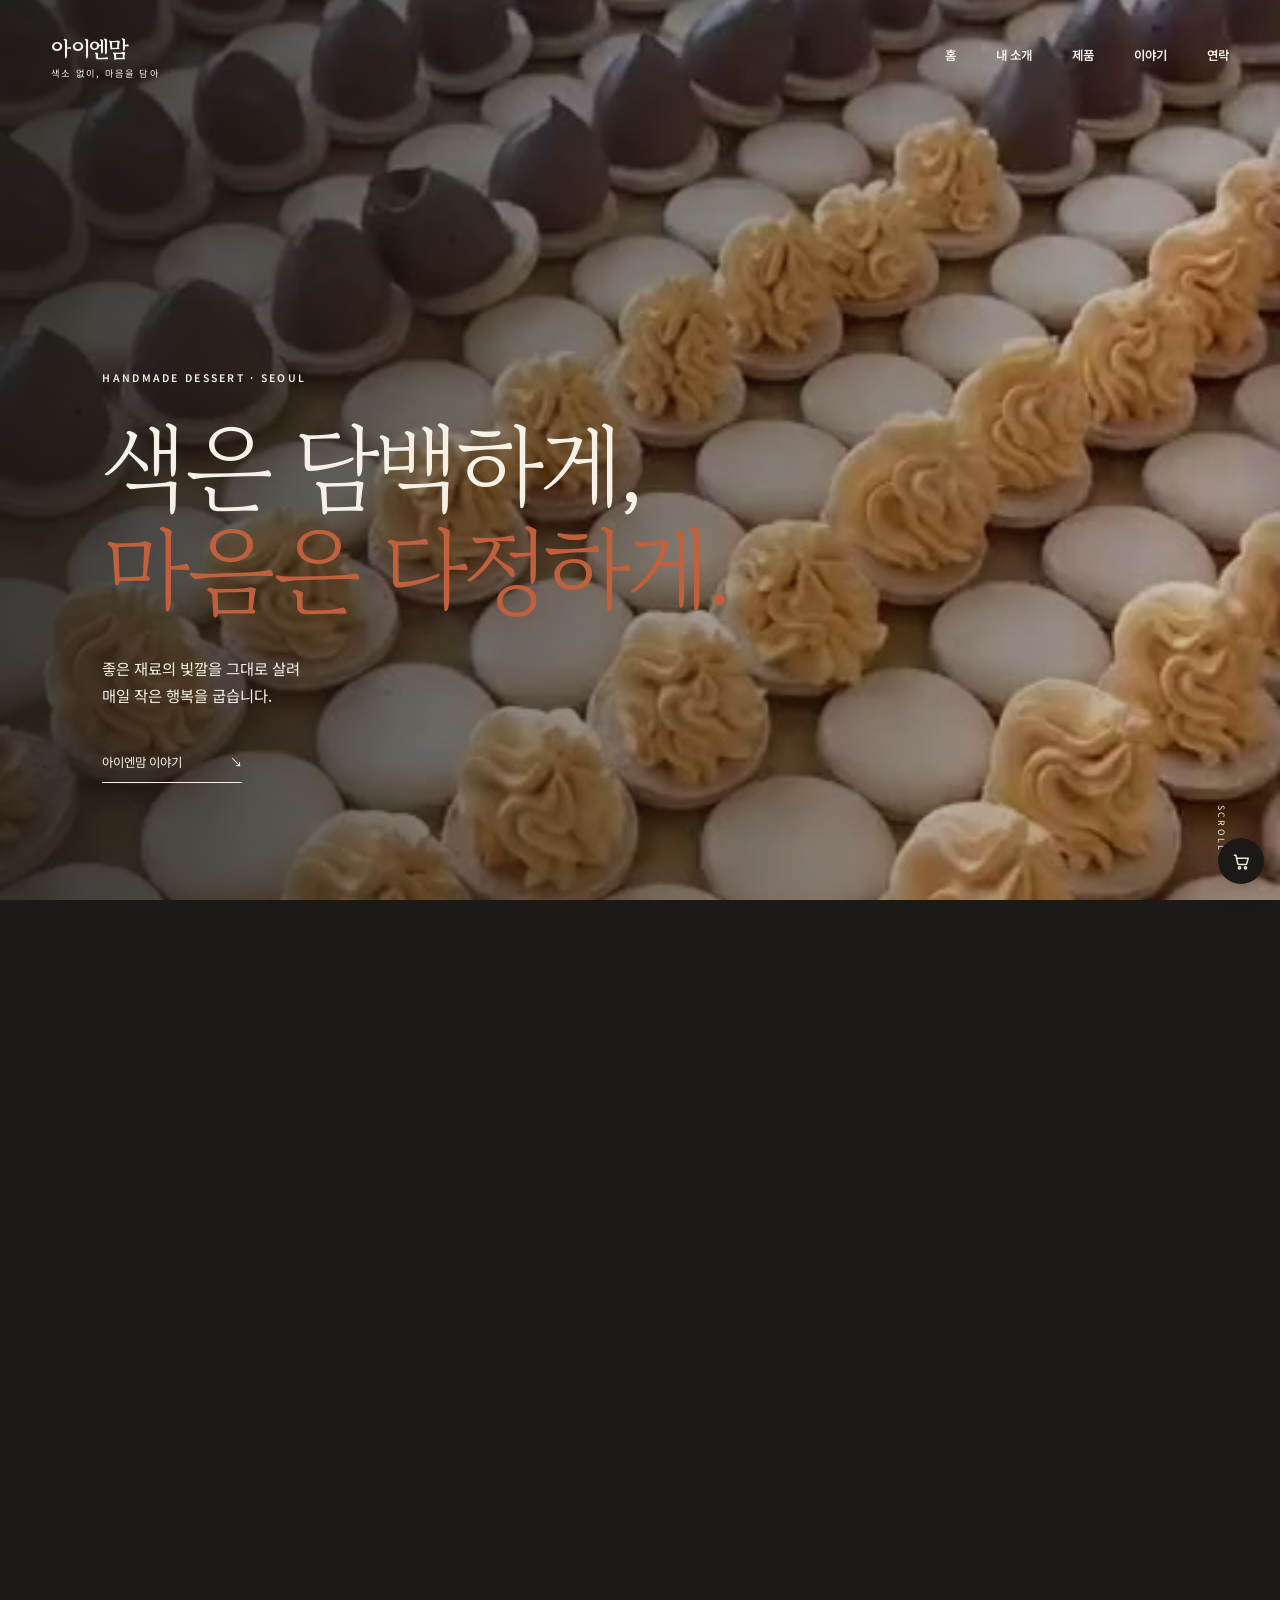
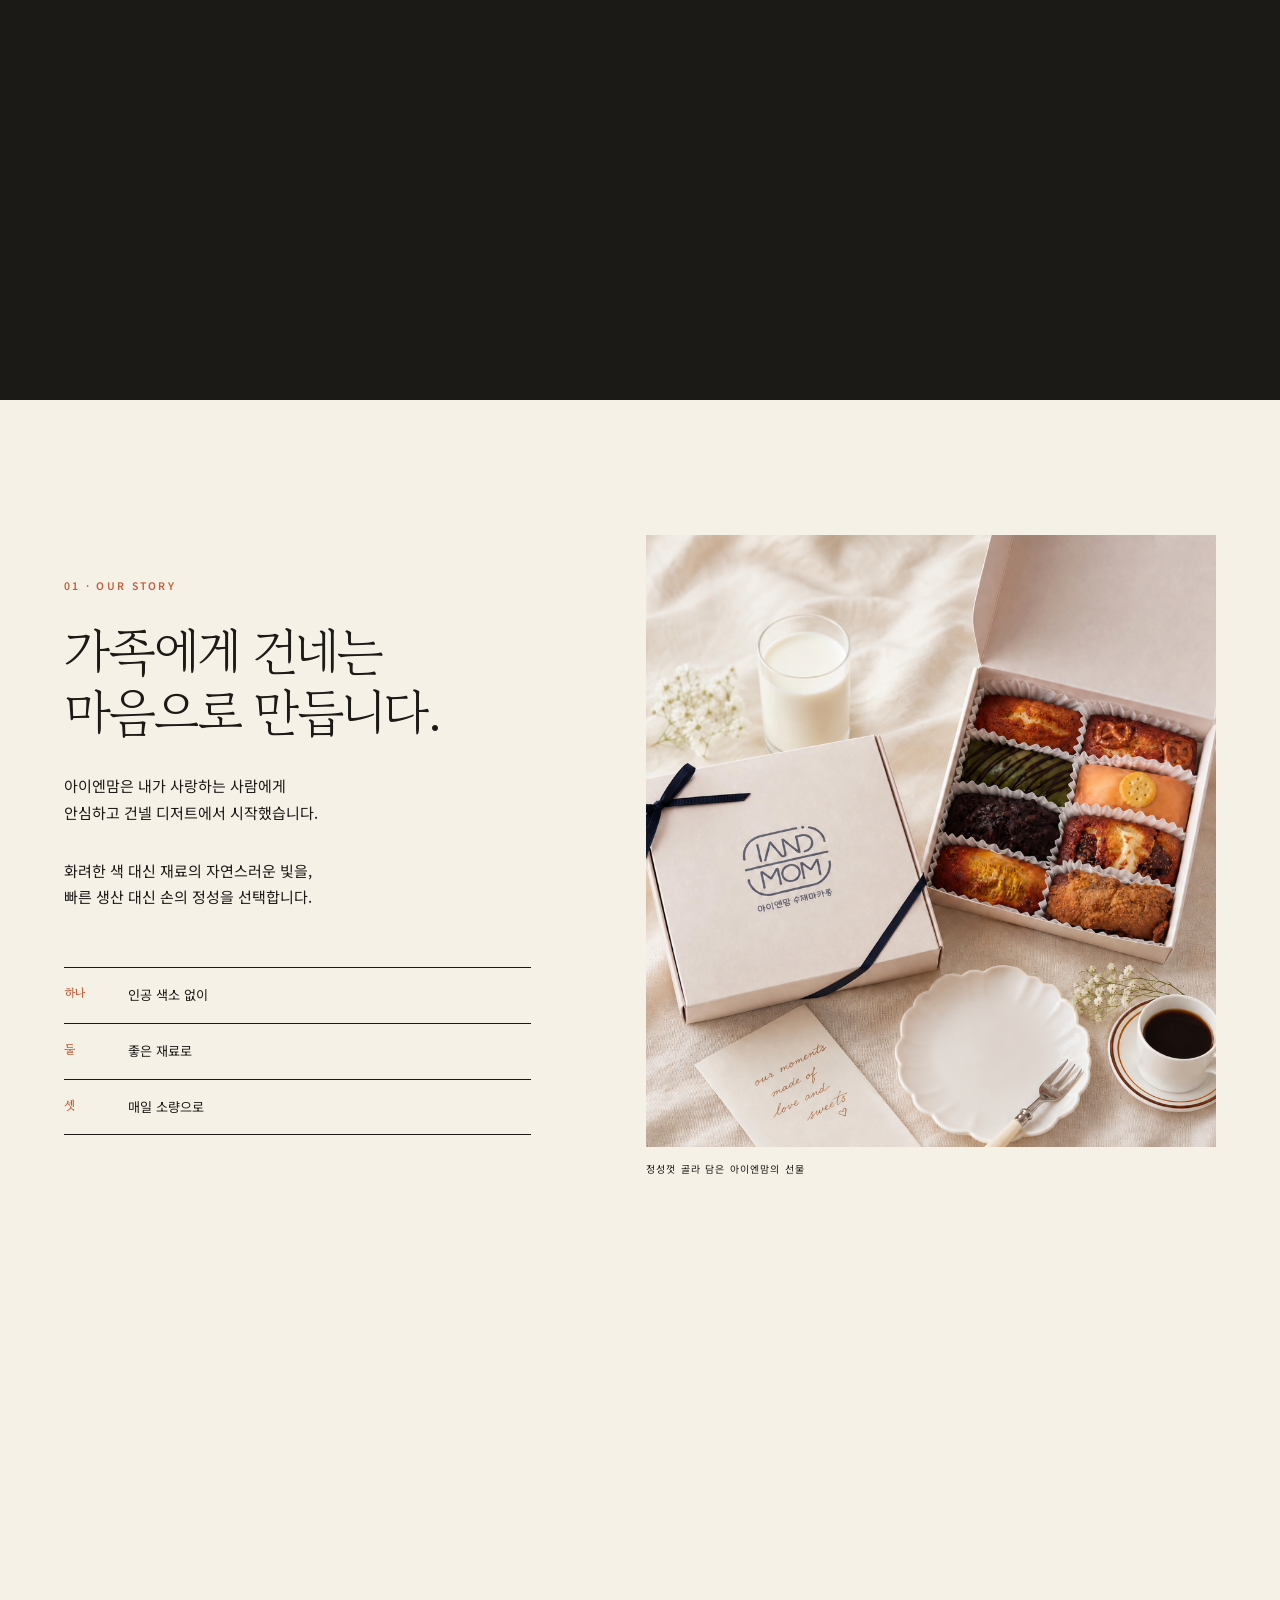
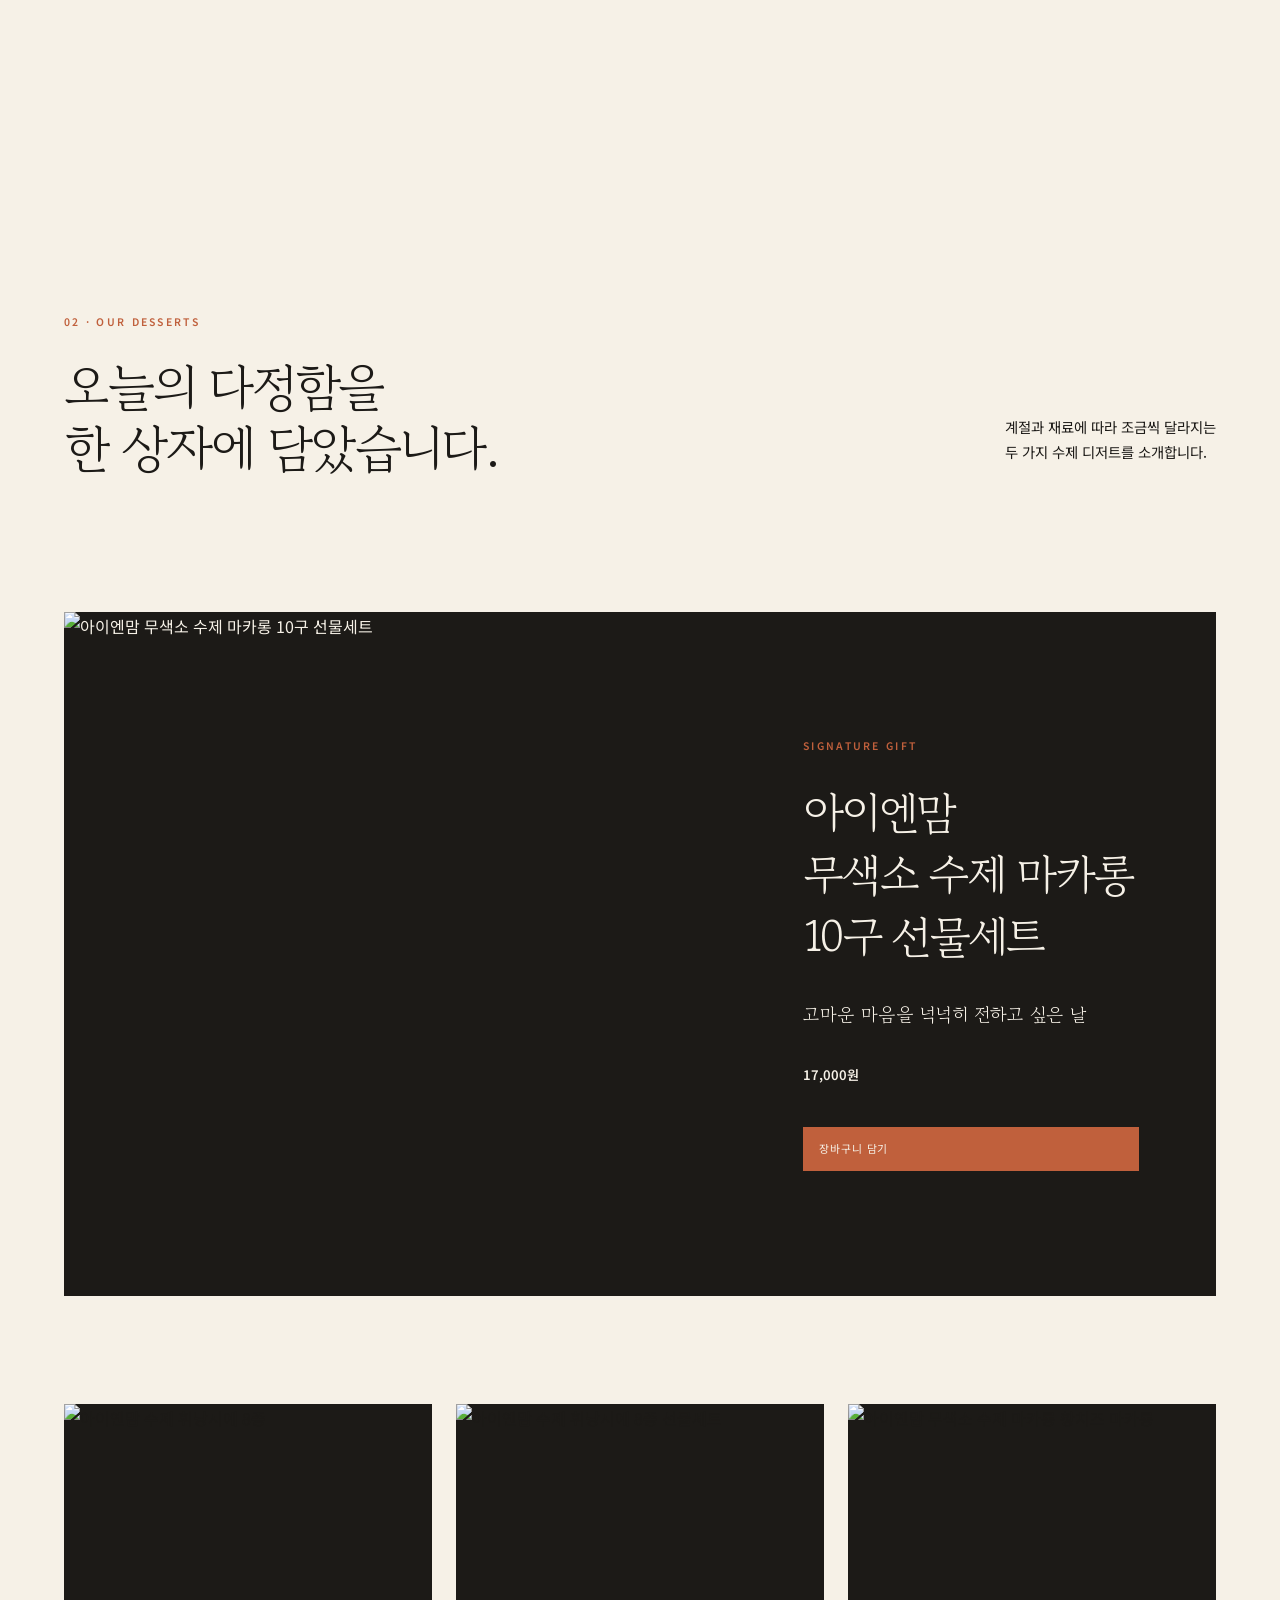
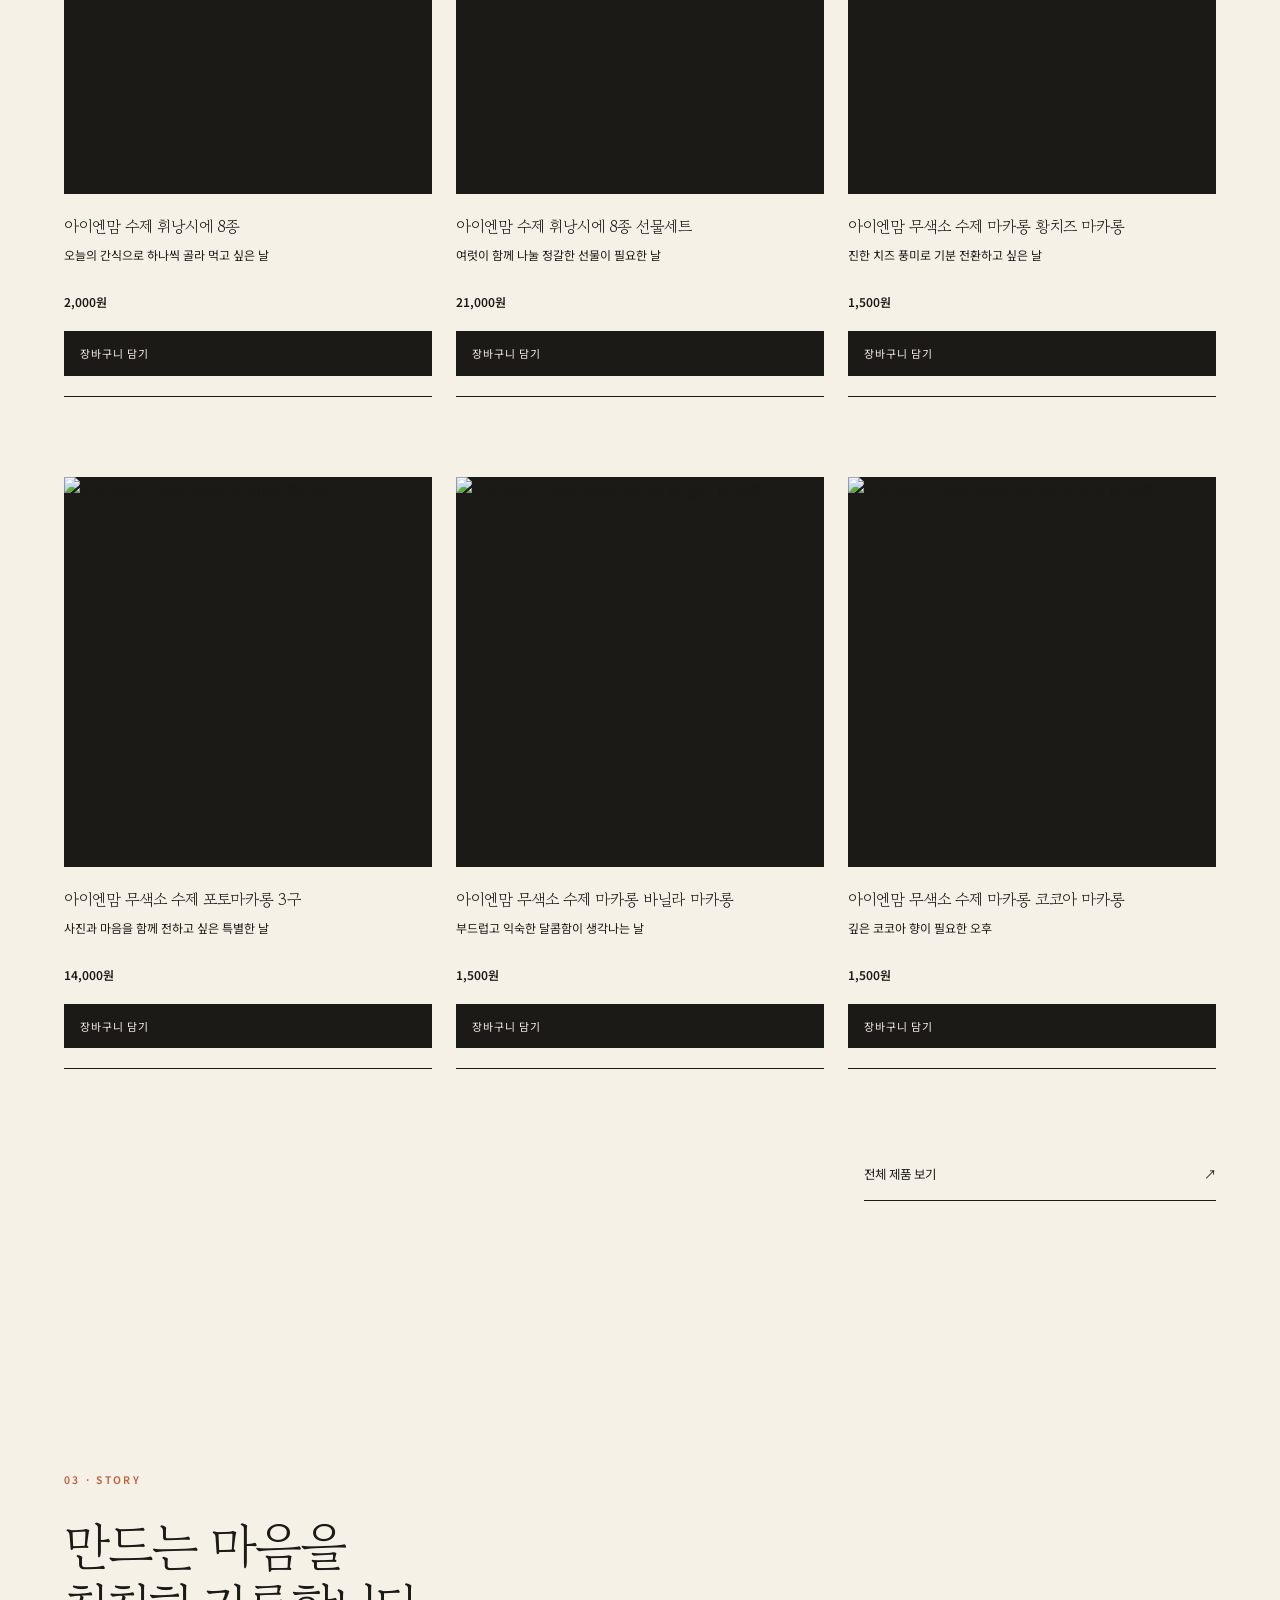
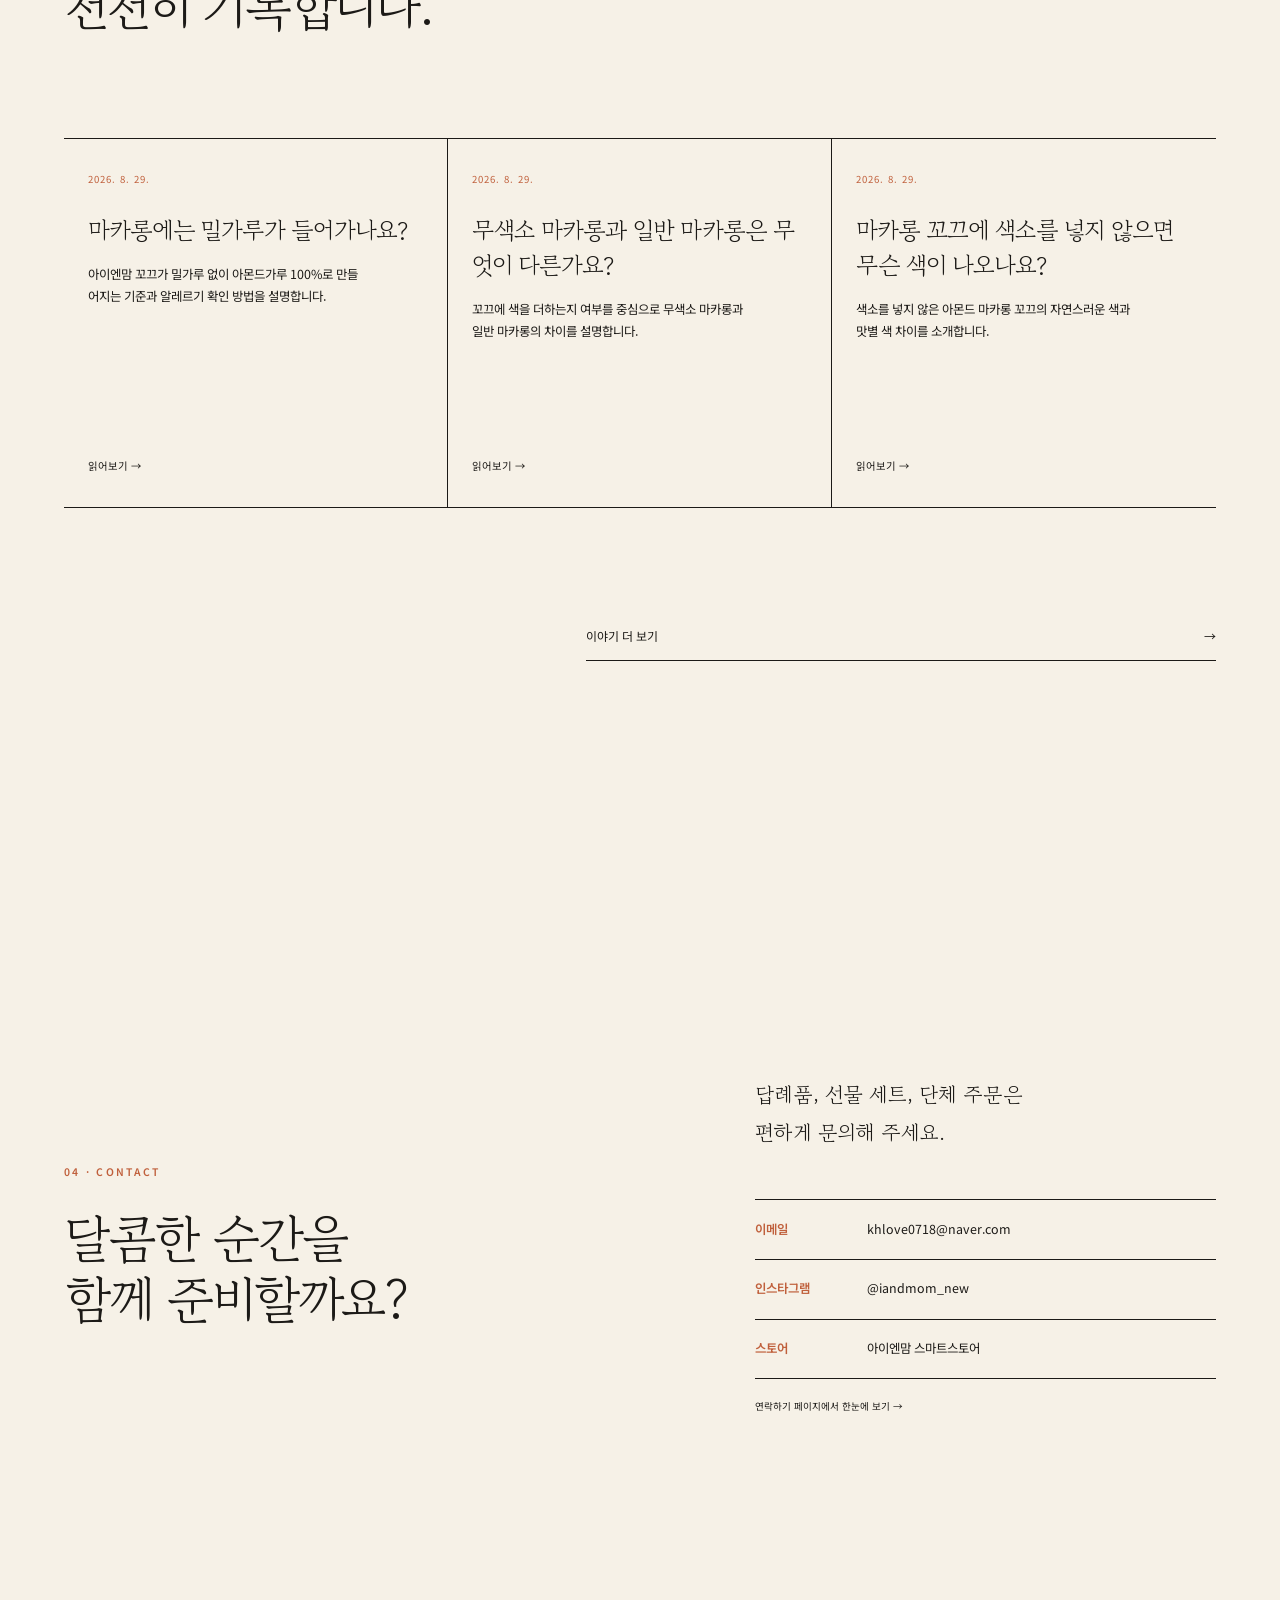
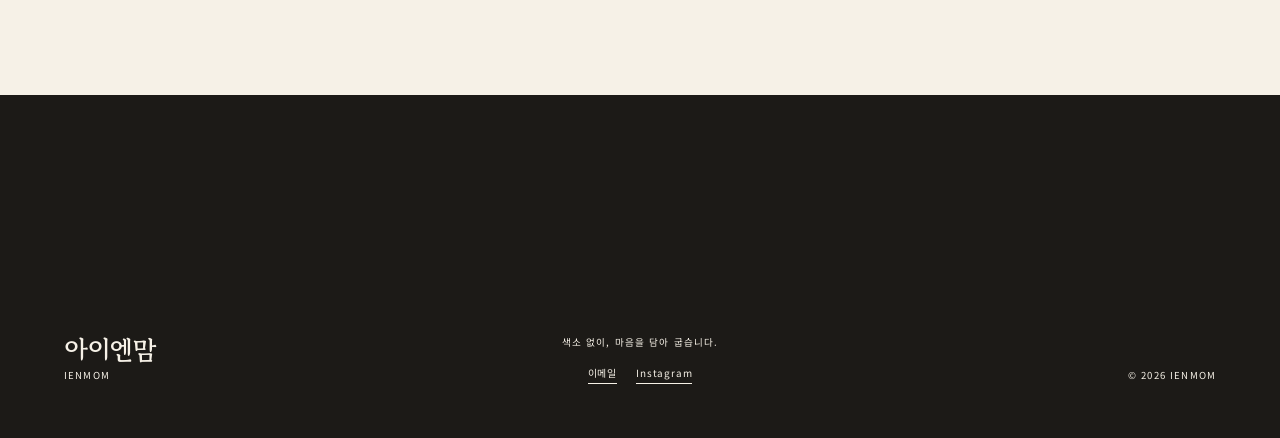
==== commit 96f69fac: "Add site-wide shopping cart" ====
--- a/index.html
+++ b/index.html
@@ -15,6 +15,7 @@
     <script src="assets/scrub.js" defer></script>
     <script src="products.js" defer></script>
     <script src="home-stories.js" defer></script>
+    <link rel="stylesheet" href="assets/cart.css">
   </head>
   <body>
     <a class="skip-link" href="#main">본문으로 바로가기</a>
@@ -88,5 +89,6 @@
       </section>
     </main>
     <footer><div><strong>아이엔맘</strong><span>IENMOM</span></div><div class="footer-center"><p>색소 없이, 마음을 담아 굽습니다.</p><nav class="footer-links" aria-label="푸터 연락처"><a href="mailto:khlove0718@naver.com" target="_blank" rel="noopener">이메일</a><a href="https://www.instagram.com/iandmom_new/" target="_blank" rel="noopener">Instagram</a></nav></div><p class="footer-copy">© <span id="year"></span> IENMOM</p></footer>
+    <script src="assets/cart.js" defer></script>
   </body>
 </html>
--- a/assets/cart.css
+++ b/assets/cart.css
@@ -0,0 +1,189 @@
+/* ==========================================================================
+   장바구니 부품 키트 — cart.css
+   실행DAY 2026-08-29 · https://runday.irumai.kr/260829/kit/cart/
+
+   ● 브랜드에 맞추려면 아래 변수 6개만 바꾸면 됩니다.
+     클래스 이름은 전부 rdcart- 로 시작해서 내 사이트 CSS 와 겹치지 않습니다.
+   ========================================================================== */
+:root {
+  --cart-bg:     #F6F1E7;   /* 아이엔맘 크림 */
+  --cart-ink:    #1C1A17;   /* 아이엔맘 먹색 */
+  --cart-line:   rgb(28 26 23 / 18%);
+  --cart-accent: #C0603C;   /* 아이엔맘 테라코타 */
+  --cart-radius: 0;
+  --cart-font:   var(--sans, "Noto Sans KR", "Malgun Gothic", sans-serif);
+}
+
+/* ───────── 열렸을 때 배경 스크롤 잠금 ───────── */
+html.rdcart-locked, body.rdcart-locked { overflow: hidden; }
+
+/* ───────── 장바구니 버튼 ───────── */
+.rdcart-btn {
+  position: relative;
+  display: inline-grid; place-items: center;
+  width: 46px; height: 46px; padding: 0;
+  border: 0; border-radius: 999px;
+  background: var(--cart-ink); color: var(--cart-bg);
+  font: inherit; cursor: pointer;
+  transition: transform .2s ease, box-shadow .2s ease;
+}
+.rdcart-btn--float {
+  position: fixed; right: 16px; bottom: 16px; z-index: 90;
+  box-shadow: 0 6px 20px rgb(28 26 23 / 18%);
+}
+.rdcart-btn:active { transform: translateY(0); }
+@media (hover: hover) { .rdcart-btn:hover { transform: translateY(-1px); } }
+.rdcart-btn:focus-visible { outline: 2px solid var(--cart-accent); outline-offset: 3px; }
+.rdcart-btn svg { display: block; }
+
+.rdcart-btn__count {
+  position: absolute; top: -3px; right: -3px;
+  min-width: 20px; height: 20px; padding: 0 5px;
+  display: grid; place-items: center;
+  border-radius: 999px;
+  background: var(--cart-accent); color: var(--cart-bg);
+  font-family: var(--cart-font);
+  font-size: 11px; font-weight: 800; line-height: 1;
+  transform: scale(0); transition: transform .25s cubic-bezier(.2, .8, .3, 1);
+}
+.rdcart-btn--has .rdcart-btn__count { transform: scale(1); }
+
+/* 담기 버튼의 "담았습니다" 순간 (참가자 버튼 스타일은 건드리지 않습니다) */
+.rdcart-added { opacity: .68; }
+
+/* ───────── 서랍 ───────── */
+.rdcart {
+  position: fixed; inset: 0; z-index: 100;
+  pointer-events: none;
+  font-family: var(--cart-font);
+  color: var(--cart-ink);
+  -webkit-text-size-adjust: 100%;
+}
+.rdcart--open { pointer-events: auto; }
+
+.rdcart__back {
+  position: absolute; inset: 0;
+  background: rgb(28 26 23 / 48%);
+  opacity: 0; transition: opacity .32s ease;
+}
+.rdcart--open .rdcart__back { opacity: 1; }
+
+.rdcart__panel {
+  position: absolute; top: 0; right: 0;
+  height: 100%; width: min(400px, 92vw);
+  display: flex; flex-direction: column;
+  background: var(--cart-bg);
+  box-shadow: -18px 0 54px rgb(28 26 23 / 20%);
+  transform: translateX(100%);
+  transition: transform .38s cubic-bezier(.2, .8, .3, 1);
+}
+.rdcart--open .rdcart__panel { transform: none; }
+
+.rdcart__head {
+  display: flex; align-items: center; justify-content: space-between;
+  gap: 12px; padding: 20px 22px;
+  border-bottom: 1px solid var(--cart-line);
+}
+.rdcart__title { margin: 0; font-family: var(--serif, serif); font-size: 1.45rem; font-weight: 700; letter-spacing: -.04em; }
+.rdcart__close {
+  width: 34px; height: 34px; flex: none;
+  border: 0; border-radius: 999px; background: none;
+  color: var(--cart-ink); font: inherit; font-size: 22px; line-height: 1;
+  cursor: pointer; opacity: .6;
+}
+@media (hover: hover) { .rdcart__close:hover { background: var(--cart-line); opacity: 1; } }
+.rdcart__close:focus-visible { outline: 2px solid var(--cart-accent); outline-offset: 2px; }
+
+.rdcart__body { flex: 1; overflow-y: auto; padding: 6px 22px; -webkit-overflow-scrolling: touch; }
+.rdcart__empty { padding: 34px 0; margin: 0; font-size: 14px; line-height: 1.85; opacity: .6; }
+
+/* ───────── 줄 ───────── */
+.rdcart__line {
+  display: flex; align-items: center; gap: 12px;
+  padding: 15px 0; border-bottom: 1px solid var(--cart-line);
+}
+.rdcart__grow { flex: 1; min-width: 0; }
+.rdcart__grow b {
+  display: block; font-size: 14.5px; font-weight: 700; letter-spacing: -.02em;
+  overflow-wrap: anywhere;
+}
+.rdcart__grow small { display: block; margin-top: 3px; font-size: 12.5px; opacity: .6; }
+
+.rdcart__go {
+  display: inline-block; margin-top: 7px;
+  font-size: 12.5px; font-weight: 700; color: var(--cart-ink);
+  text-decoration: none;
+  border-bottom: 1.5px solid var(--cart-ink); padding-bottom: 1px;
+}
+@media (hover: hover) { .rdcart__go:hover { opacity: .6; } }
+.rdcart__go--off {
+  font-weight: 400; opacity: .45;
+  border-bottom-style: dotted; cursor: default;
+}
+
+.rdcart__qty {
+  display: inline-flex; align-items: center; flex: none;
+  border-radius: 999px; box-shadow: inset 0 0 0 1.5px var(--cart-line);
+}
+.rdcart__qty button {
+  width: 32px; height: 32px; padding: 0;
+  border: 0; border-radius: 999px; background: none;
+  color: var(--cart-ink); font: inherit; font-size: 16px; font-weight: 700;
+  cursor: pointer;
+}
+@media (hover: hover) { .rdcart__qty button:hover { background: var(--cart-line); } }
+.rdcart__qty button:focus-visible { outline: 2px solid var(--cart-accent); outline-offset: 1px; }
+.rdcart__qty > span { min-width: 26px; text-align: center; font-size: 14px; font-weight: 700; }
+
+.rdcart__kill {
+  flex: none; border: 0; background: none; padding: 4px 2px;
+  color: var(--cart-ink); font: inherit; font-size: 12px; opacity: .55;
+  text-decoration: underline; text-underline-offset: 3px; cursor: pointer;
+}
+@media (hover: hover) { .rdcart__kill:hover { opacity: 1; color: var(--cart-accent); } }
+
+/* ───────── 아래 (합계·안내·버튼) ───────── */
+.rdcart__foot {
+  padding: 18px 22px calc(22px + env(safe-area-inset-bottom, 0px));
+  border-top: 1px solid var(--cart-line);
+  background: var(--cart-bg);
+}
+.rdcart__sum { display: flex; align-items: baseline; justify-content: space-between; }
+.rdcart__sum span { font-size: 13px; opacity: .6; }
+.rdcart__sum b { font-size: 21px; font-weight: 800; letter-spacing: -.03em; }
+
+.rdcart__lead { margin: 12px 0 14px; font-size: 12.5px; line-height: 1.7; opacity: .62; }
+
+.rdcart__acts { display: grid; grid-template-columns: 1fr 1fr; gap: 8px; }
+.rdcart__act {
+  display: inline-flex; align-items: center; justify-content: center;
+  min-height: 46px; padding: 0 12px;
+  border: 1.5px solid var(--cart-ink); border-radius: var(--cart-radius);
+  font: inherit; font-size: 14px; font-weight: 700; letter-spacing: -.01em;
+  text-decoration: none; cursor: pointer;
+  transition: opacity .2s ease;
+}
+@media (hover: hover) { .rdcart__act:hover { opacity: .78; } }
+.rdcart__act:focus-visible { outline: 2px solid var(--cart-accent); outline-offset: 2px; }
+.rdcart__act--solid { background: var(--cart-ink); color: var(--cart-bg); }
+.rdcart__act--ghost { background: none; color: var(--cart-ink); }
+.rdcart__act[aria-disabled="true"] { opacity: .35; pointer-events: none; }
+.rdcart--empty .rdcart__act { opacity: .35; pointer-events: none; }
+.rdcart--empty .rdcart__sum { opacity: .45; }
+
+/* ───────── 모바일 (375px 에서 전체 폭) ───────── */
+@media (max-width: 480px) {
+  .rdcart__panel { width: 100%; box-shadow: none; }
+  .rdcart__head, .rdcart__body, .rdcart__foot { padding-left: 18px; padding-right: 18px; }
+  .rdcart__line { gap: 9px; }
+  .rdcart__kill { font-size: 11.5px; }
+  .rdcart-btn--float { right: 12px; bottom: 12px; }
+}
+
+/* ───────── 움직임을 줄여 달라는 설정 존중 ───────── */
+@media (prefers-reduced-motion: reduce) {
+  .rdcart__panel, .rdcart__back, .rdcart-btn, .rdcart-btn__count, .rdcart__act {
+    transition: none !important;
+  }
+  .rdcart-btn:hover { transform: none; }
+}
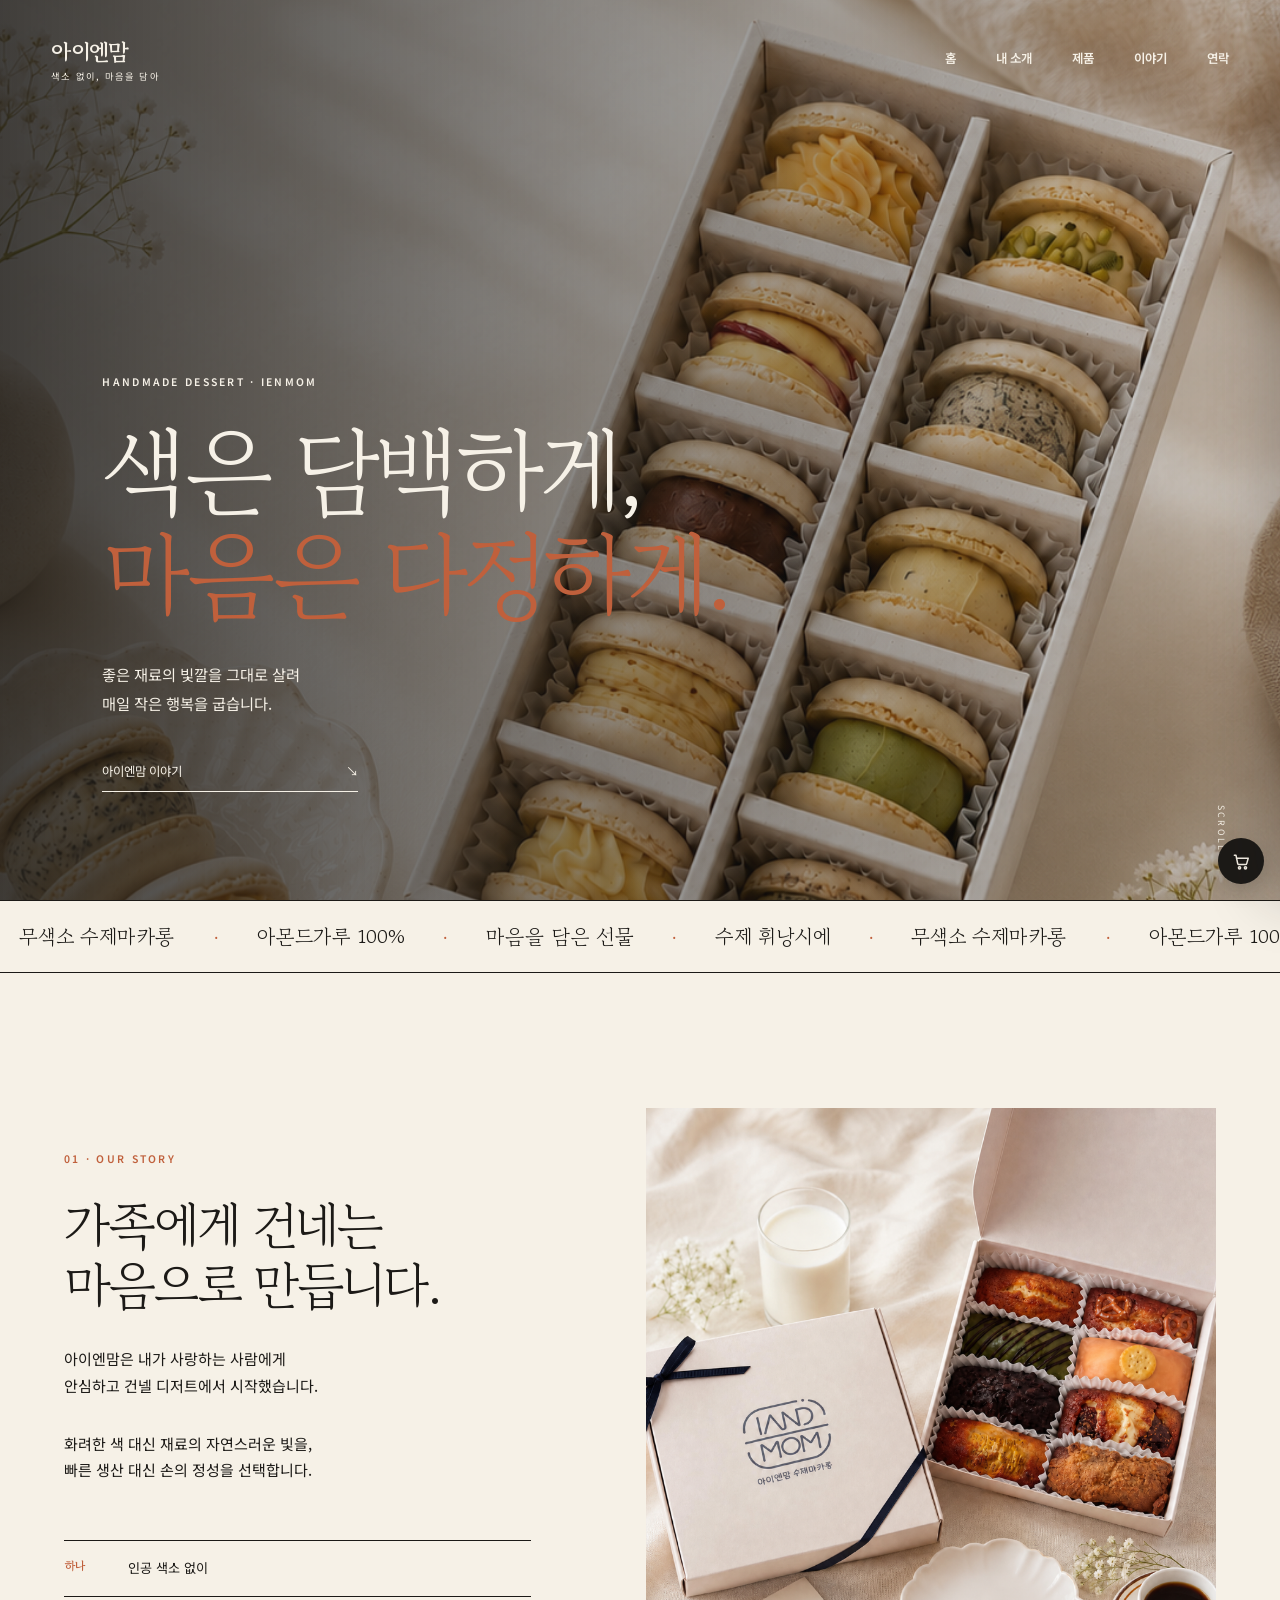
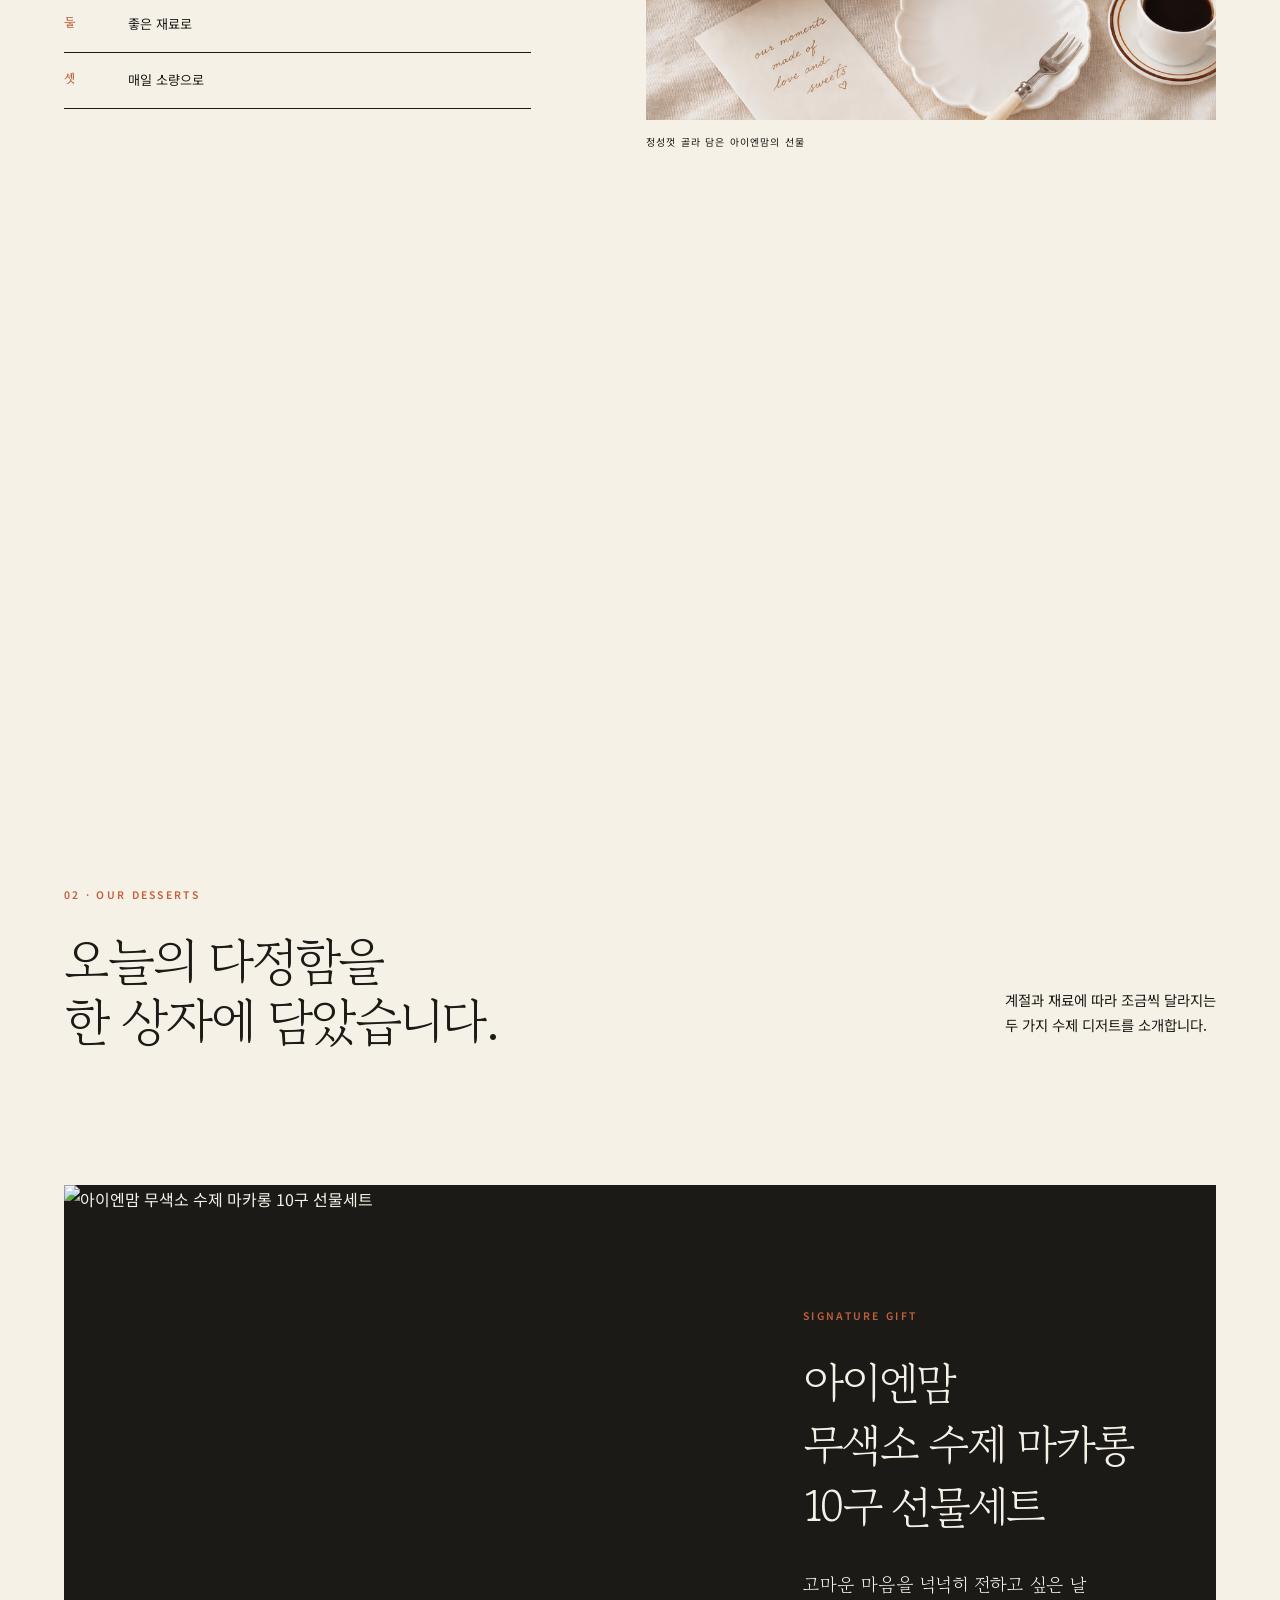
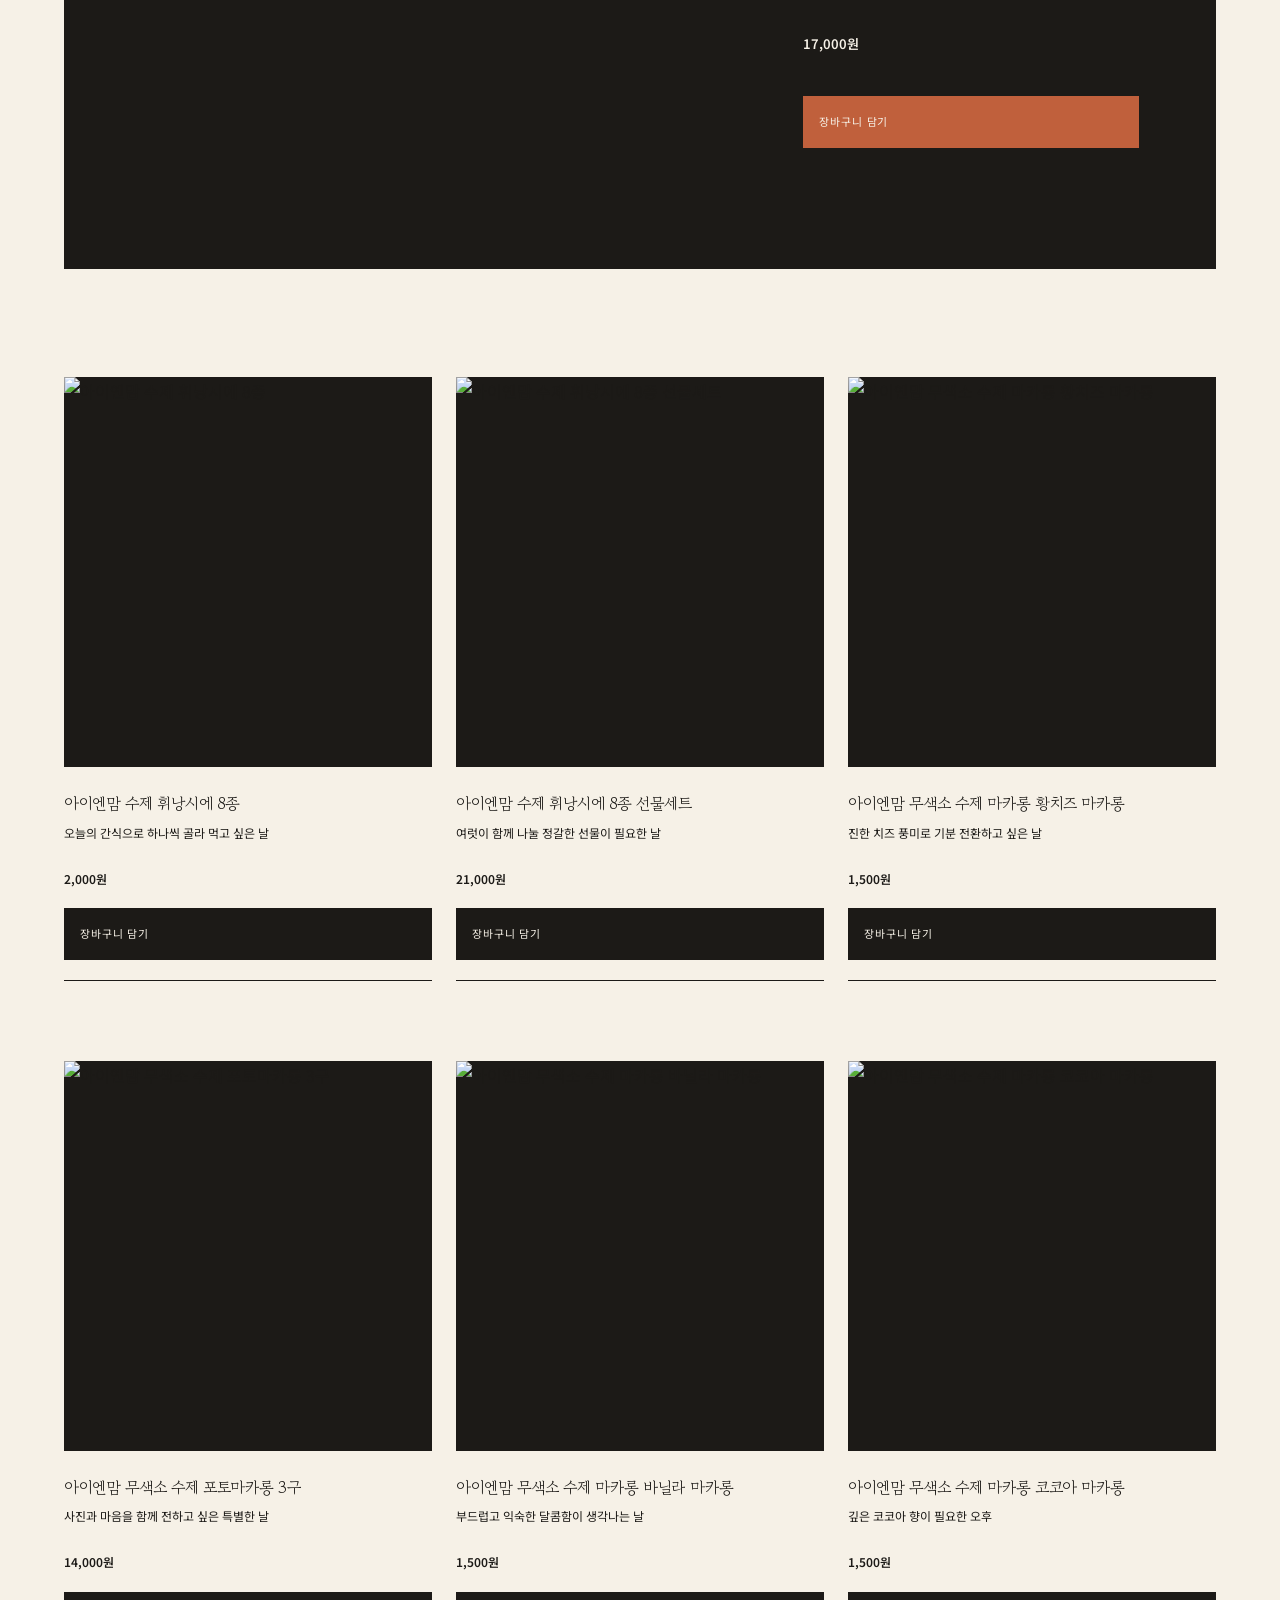
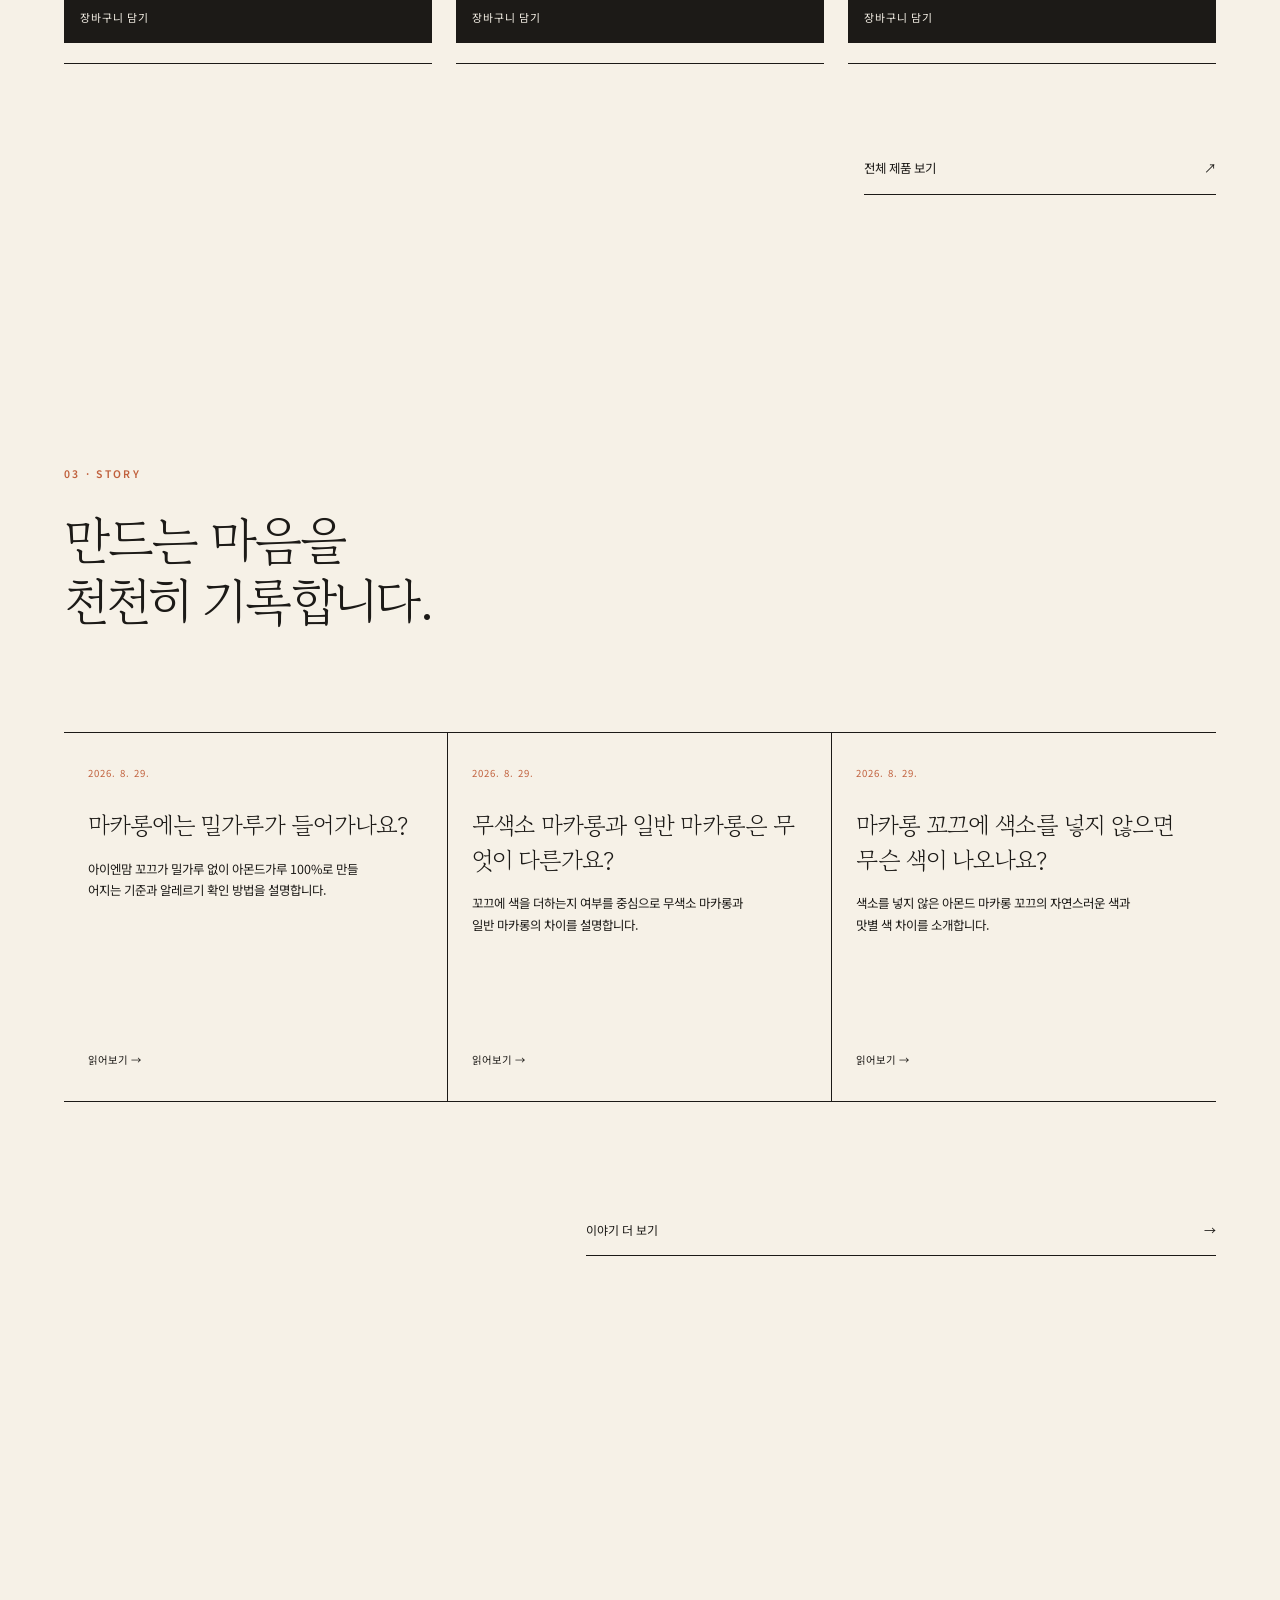
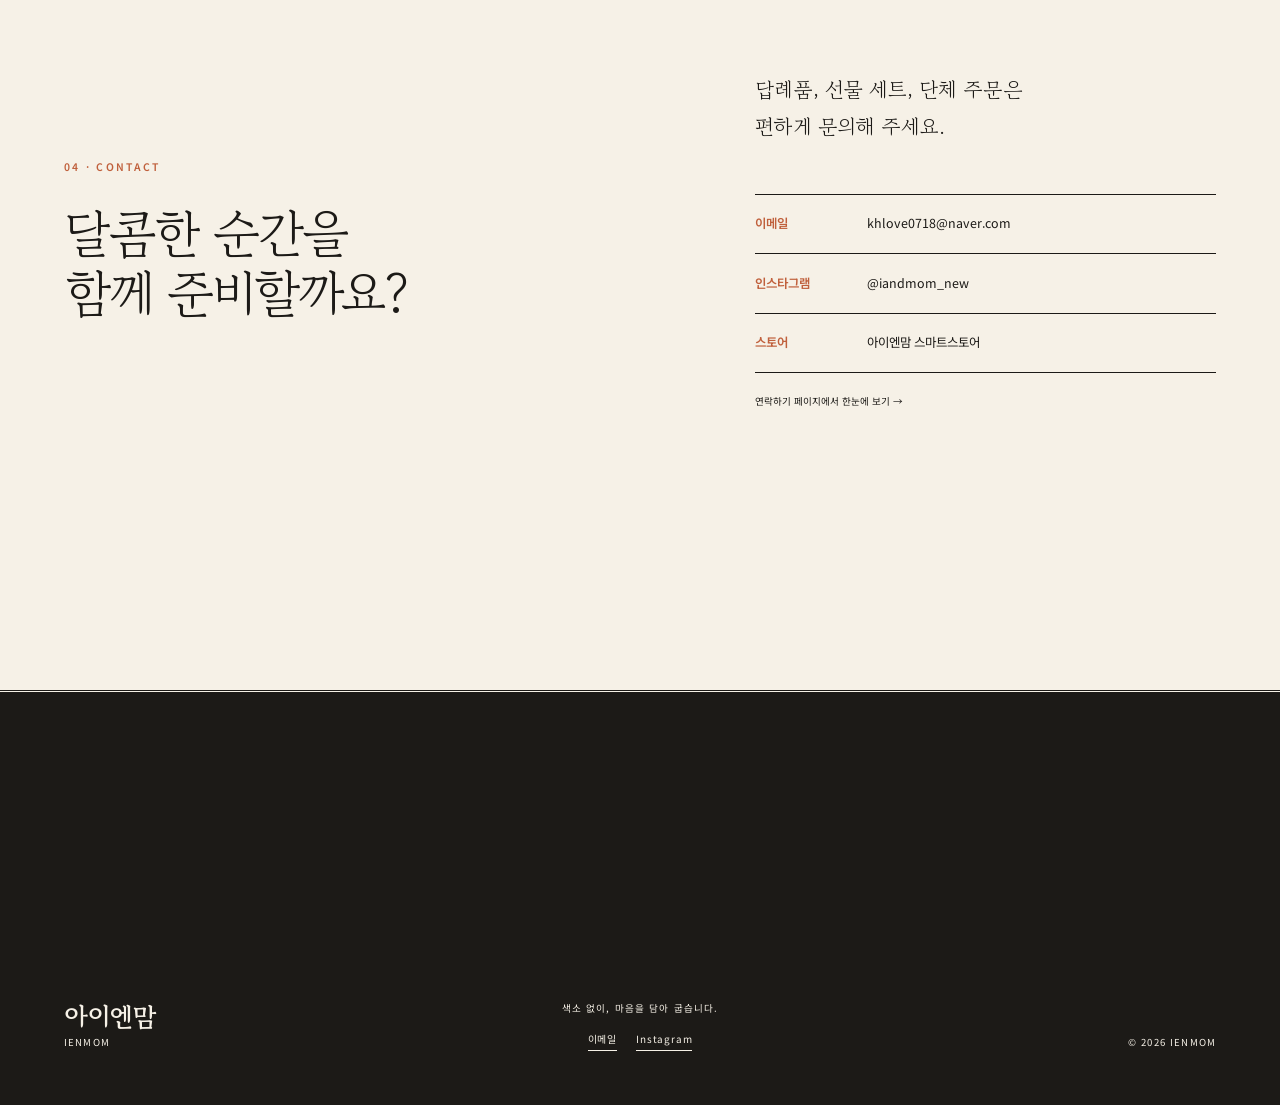
==== commit f515e31d: "Refine site-wide brand design" ====
--- a/index.html
+++ b/index.html
@@ -10,9 +10,7 @@
     <link rel="preconnect" href="https://fonts.gstatic.com" crossorigin>
     <link href="https://fonts.googleapis.com/css2?family=Gowun+Batang:wght@400;700&family=Noto+Sans+KR:wght@400;500;600&display=swap" rel="stylesheet">
     <link rel="stylesheet" href="styles.css">
-    <link rel="stylesheet" href="assets/scrub.css">
     <script src="script.js" defer></script>
-    <script src="assets/scrub.js" defer></script>
     <script src="products.js" defer></script>
     <script src="home-stories.js" defer></script>
     <link rel="stylesheet" href="assets/cart.css">
@@ -30,22 +28,23 @@
       </nav>
     </header>
     <main id="main">
-      <section id="home" class="rd-scrub" aria-labelledby="hero-title">
-        <div class="rd-scrub__sticky">
-          <video class="rd-scrub__video" muted playsinline preload="auto" aria-hidden="true"
-            src="assets/hero-scrub.mp4" poster="assets/hero-poster.jpg"
-            data-desktop-src="assets/hero-scrub.mp4" data-mobile-src="assets/hero-scrub-m.mp4"
-            data-desktop-poster="assets/hero-poster.jpg" data-mobile-poster="assets/hero-poster-m.jpg"></video>
-          <div class="rd-scrub__scrim"></div>
-          <div class="rd-scrub__content">
-            <p class="kicker">HANDMADE DESSERT · SEOUL</p>
-            <h1 id="hero-title" class="two-line"><span>색은 담백하게,</span><em>마음은 다정하게.</em></h1>
-            <p>좋은 재료의 빛깔을 그대로 살려<br>매일 작은 행복을 굽습니다.</p>
-            <a class="line-link" href="#story">아이엔맘 이야기 <span aria-hidden="true">↘</span></a>
-          </div>
-          <p class="rd-scrub__cue" aria-hidden="true">SCROLL</p>
+      <section id="home" class="hero" aria-labelledby="hero-title">
+        <div class="hero-media" role="img" aria-label="아이엔맘 무색소 수제마카롱 선물세트"></div>
+        <div class="scrim"></div>
+        <div class="hero-content">
+          <p class="kicker">HANDMADE DESSERT · IENMOM</p>
+          <h1 id="hero-title" class="two-line"><span>색은 담백하게,</span><em>마음은 다정하게.</em></h1>
+          <p>좋은 재료의 빛깔을 그대로 살려<br>매일 작은 행복을 굽습니다.</p>
+          <a class="line-link" href="#story">아이엔맘 이야기 <span aria-hidden="true">↘</span></a>
         </div>
+        <p class="scroll-cue" aria-hidden="true">SCROLL</p>
       </section>
+      <div class="keyword-marquee" role="region" aria-label="아이엔맘 핵심 가치">
+        <div class="keyword-track">
+          <div class="keyword-group"><span>무색소 수제마카롱</span><i>·</i><span>아몬드가루 100%</span><i>·</i><span>마음을 담은 선물</span><i>·</i><span>수제 휘낭시에</span><i>·</i></div>
+          <div class="keyword-group" aria-hidden="true"><span>무색소 수제마카롱</span><i>·</i><span>아몬드가루 100%</span><i>·</i><span>마음을 담은 선물</span><i>·</i><span>수제 휘낭시에</span><i>·</i></div>
+        </div>
+      </div>
       <section id="story" class="story scene" aria-labelledby="story-title">
         <div class="story-copy reveal">
           <p class="kicker terracotta">01 · OUR STORY</p>
--- a/styles.css
+++ b/styles.css
@@ -59,3 +59,21 @@
 /* Contact page and footer contact links */
 footer .footer-center{align-items:center;gap:.8rem;text-align:center}.footer-links{display:flex;flex-direction:row;gap:1.2rem}.footer-links a{padding-bottom:.15rem;border-bottom:1px solid currentColor;font-size:.62rem;letter-spacing:.08em}.footer-copy{text-align:right}.contact-page .site-header{color:var(--ink)}.contact-page .main-nav a[aria-current="page"]{color:var(--terra)}.contact-main{min-height:100svh}.contact-page-hero{min-height:100svh;display:grid;grid-template-columns:.9fr 1.1fr;gap:9vw;align-items:center;padding:16vh max(5vw,calc((100vw - 82rem)/2)) 12vh}.contact-page-heading h1{font-size:clamp(3.2rem,5.7vw,6.4rem);line-height:1.14}.contact-page-heading>p:last-child{max-width:40ch;margin:2rem 0 0;font-size:.9rem}.contact-action-list{border-top:1px solid var(--ink)}.contact-action-list a{display:flex;min-height:10.5rem;flex-direction:column;justify-content:space-between;padding:1.5rem;border-bottom:1px solid var(--ink);transition:background-color .25s ease,color .25s ease}.contact-action-list a:hover,.contact-action-list a:focus-visible{background:var(--ink);color:var(--cream)}.contact-action-list span{color:var(--terra);font-size:.62rem;font-weight:600;letter-spacing:.18em}.contact-action-list strong{font:400 clamp(1.35rem,2.3vw,2.5rem)/1.35 var(--serif);letter-spacing:-.04em}
 @media(max-width:760px){footer .footer-center{align-items:flex-start;text-align:left}.footer-links{margin-top:.25rem}.footer-copy{text-align:left}.contact-page-hero{grid-template-columns:1fr;gap:10vh;padding:18vh 1.25rem 15vh}.contact-page-heading h1{font-size:clamp(2.7rem,12vw,3.4rem)}.contact-action-list a{min-height:9rem;padding:1.25rem 0}.contact-action-list strong{font-size:1.45rem}}
+
+/* Brand system refresh */
+body{-webkit-font-smoothing:antialiased;text-rendering:optimizeLegibility}
+::selection{background:var(--terra);color:var(--cream)}
+a:focus-visible,button:focus-visible,summary:focus-visible{outline:2px solid var(--terra);outline-offset:4px}
+.site-header{padding:2.2rem 4vw}.main-nav a{position:relative;padding:.35rem 0}.main-nav a[aria-current="page"]::after{content:"";position:absolute;right:0;bottom:0;left:0;height:1px;background:currentColor}
+.hero-media{inset:-4%;background-position:58% center;animation:hero-zoom 22s ease-out both}.scrim{background:linear-gradient(90deg,rgb(28 26 23 / 84%) 0%,rgb(28 26 23 / 48%) 50%,rgb(28 26 23 / 18%) 100%)}
+.hero-content{bottom:12vh}.hero-content h1{max-width:10ch;text-wrap:balance}.hero-content>p:not(.kicker){line-height:1.9}.line-link{min-width:16rem;justify-content:space-between}
+.keyword-marquee{overflow:hidden;border-top:1px solid var(--ink);border-bottom:1px solid var(--ink);background:var(--cream);color:var(--ink)}
+.keyword-track{display:flex;width:max-content;animation:keyword-marquee 32s linear infinite}.keyword-group{display:flex;align-items:center;flex:none;gap:2.4rem;padding:1.35rem 1.2rem}.keyword-group span{font:400 clamp(1rem,1.6vw,1.45rem)/1 var(--serif);white-space:nowrap}.keyword-group i{color:var(--terra);font-style:normal}
+@keyframes keyword-marquee{to{transform:translateX(-50%)}}
+.scene{padding-top:max(15vh,7rem);padding-bottom:max(15vh,7rem)}
+.reveal{opacity:1;transform:none;transition:none}
+.founder-photo img{height:72vh;min-height:34rem;object-fit:cover;object-position:55% center}
+.store-product-image img{transition:none}.store-product-info{padding-top:1.5rem}.buy-button{min-height:3.2rem}.catalog,.home-products{padding-bottom:max(15vh,7rem)}
+footer{min-height:46vh;padding-top:10vh;border-top:1px solid var(--cream)}
+@media(max-width:760px){.site-header{padding:1.35rem 1.25rem}.hero-media{background-position:63% center}.scrim{background:linear-gradient(0deg,rgb(28 26 23 / 88%) 0%,rgb(28 26 23 / 22%) 76%)}.hero-content{bottom:11vh}.hero-content h1{max-width:none}.line-link{min-width:min(16rem,100%)}.keyword-track{animation-duration:25s}.keyword-group{gap:1.5rem;padding:1.1rem .75rem}.founder-photo img{height:66vh;min-height:28rem}.scene{padding-top:15vh;padding-bottom:15vh}footer{min-height:52vh}}
+@media(prefers-reduced-motion:reduce){.hero-media,.keyword-track{animation:none!important}.keyword-track{transform:none}.keyword-group[aria-hidden="true"]{display:none}}
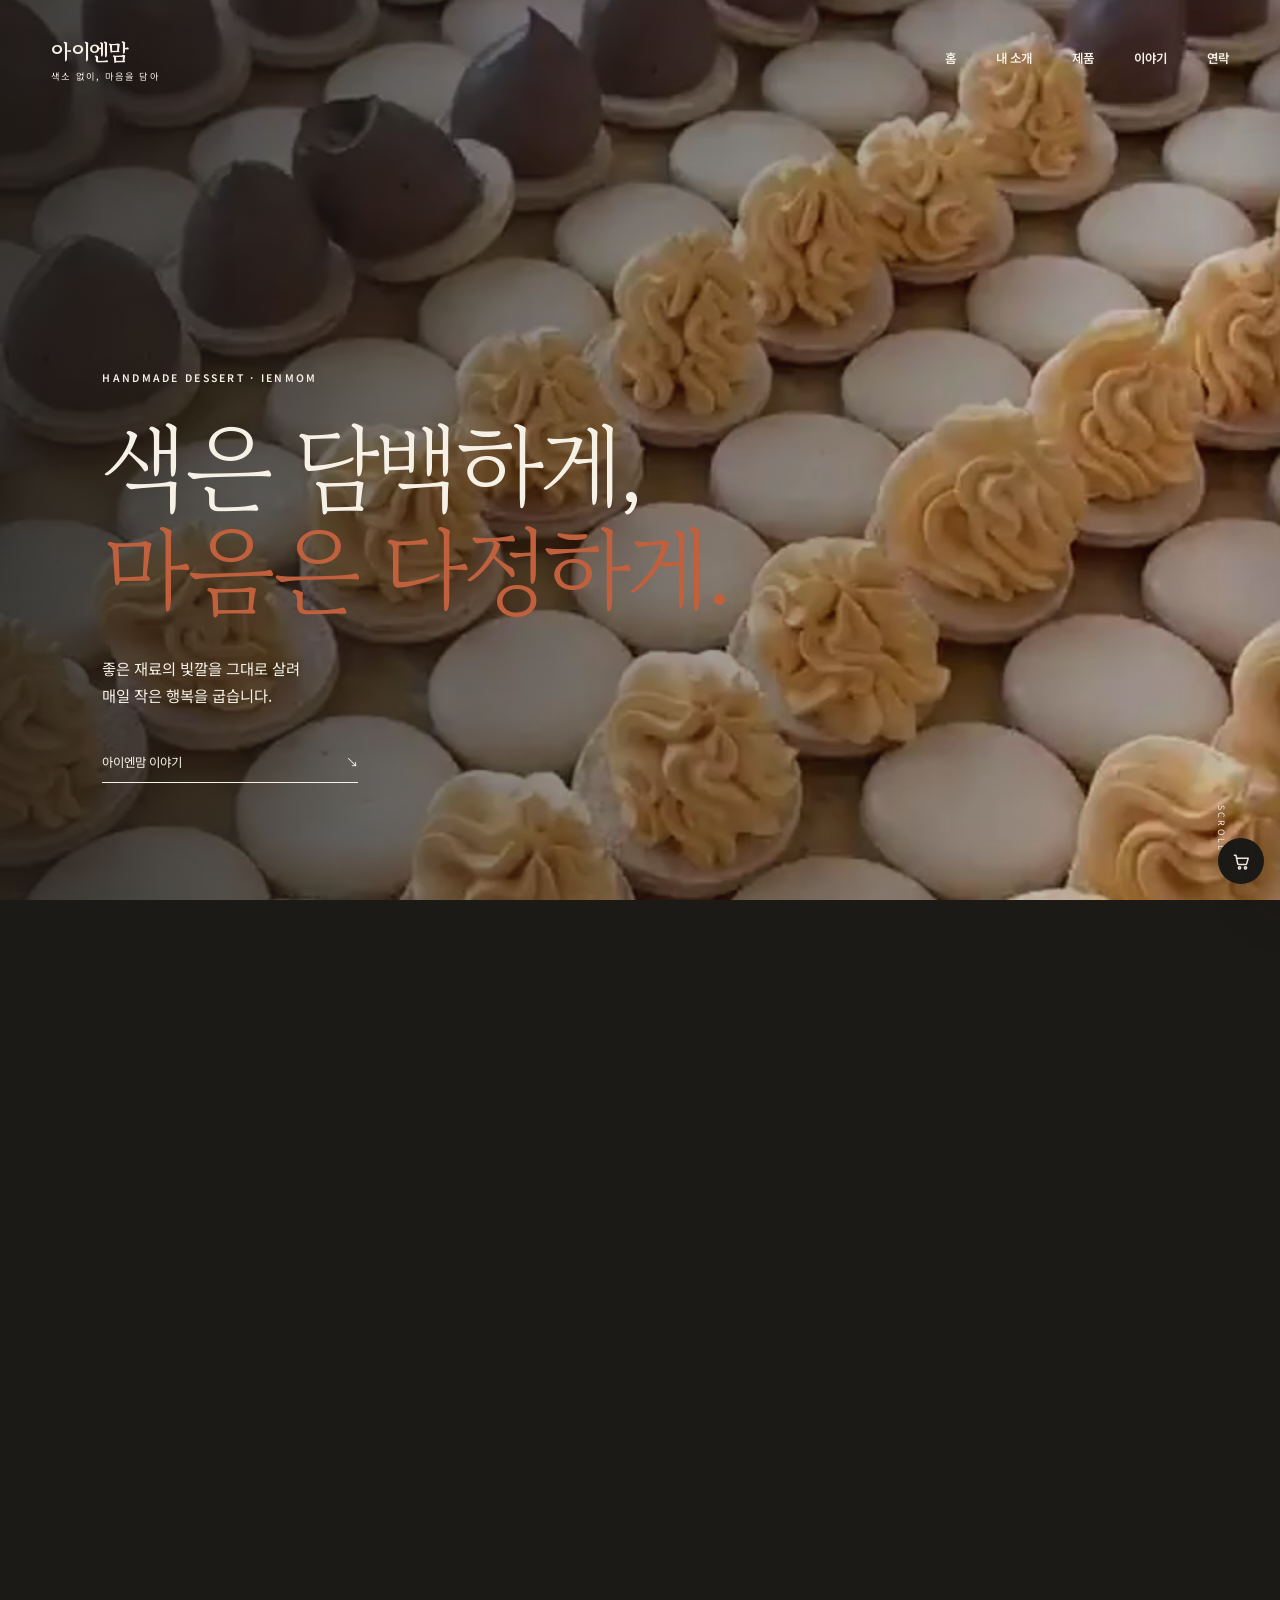
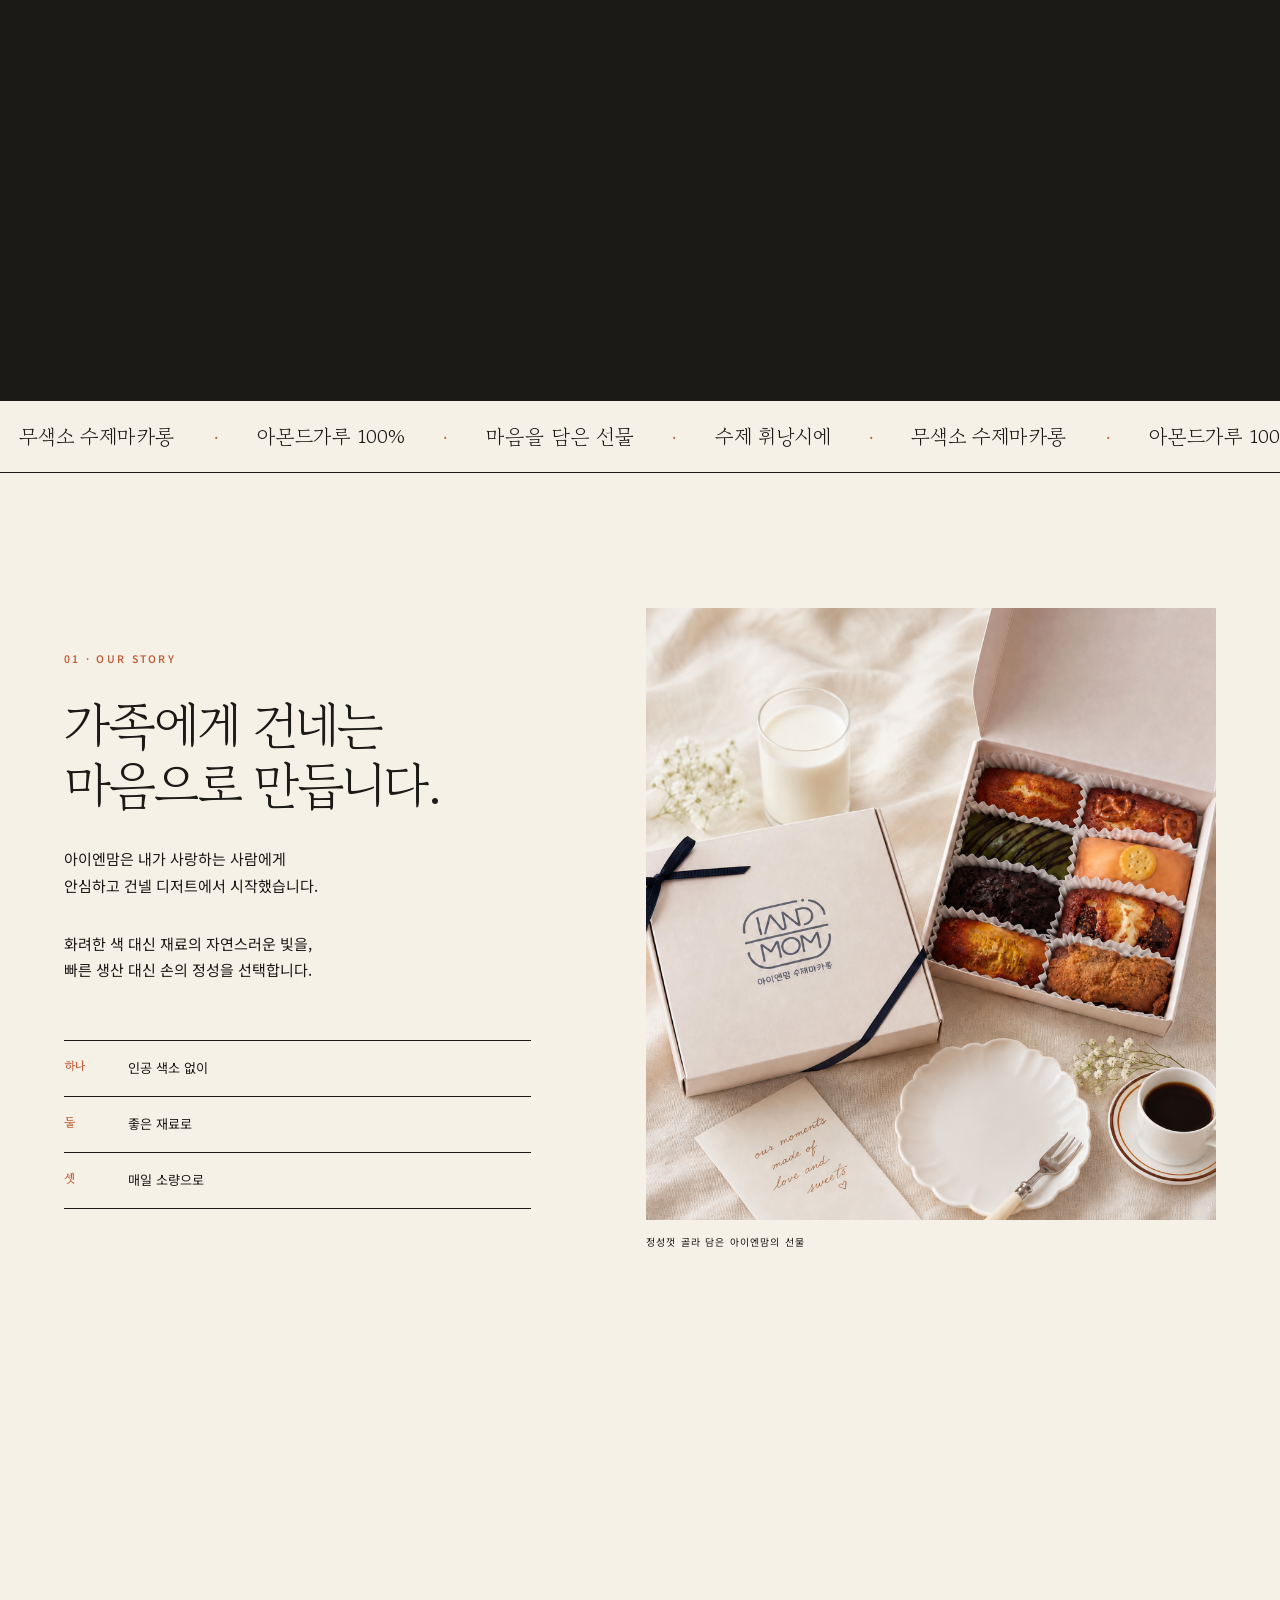
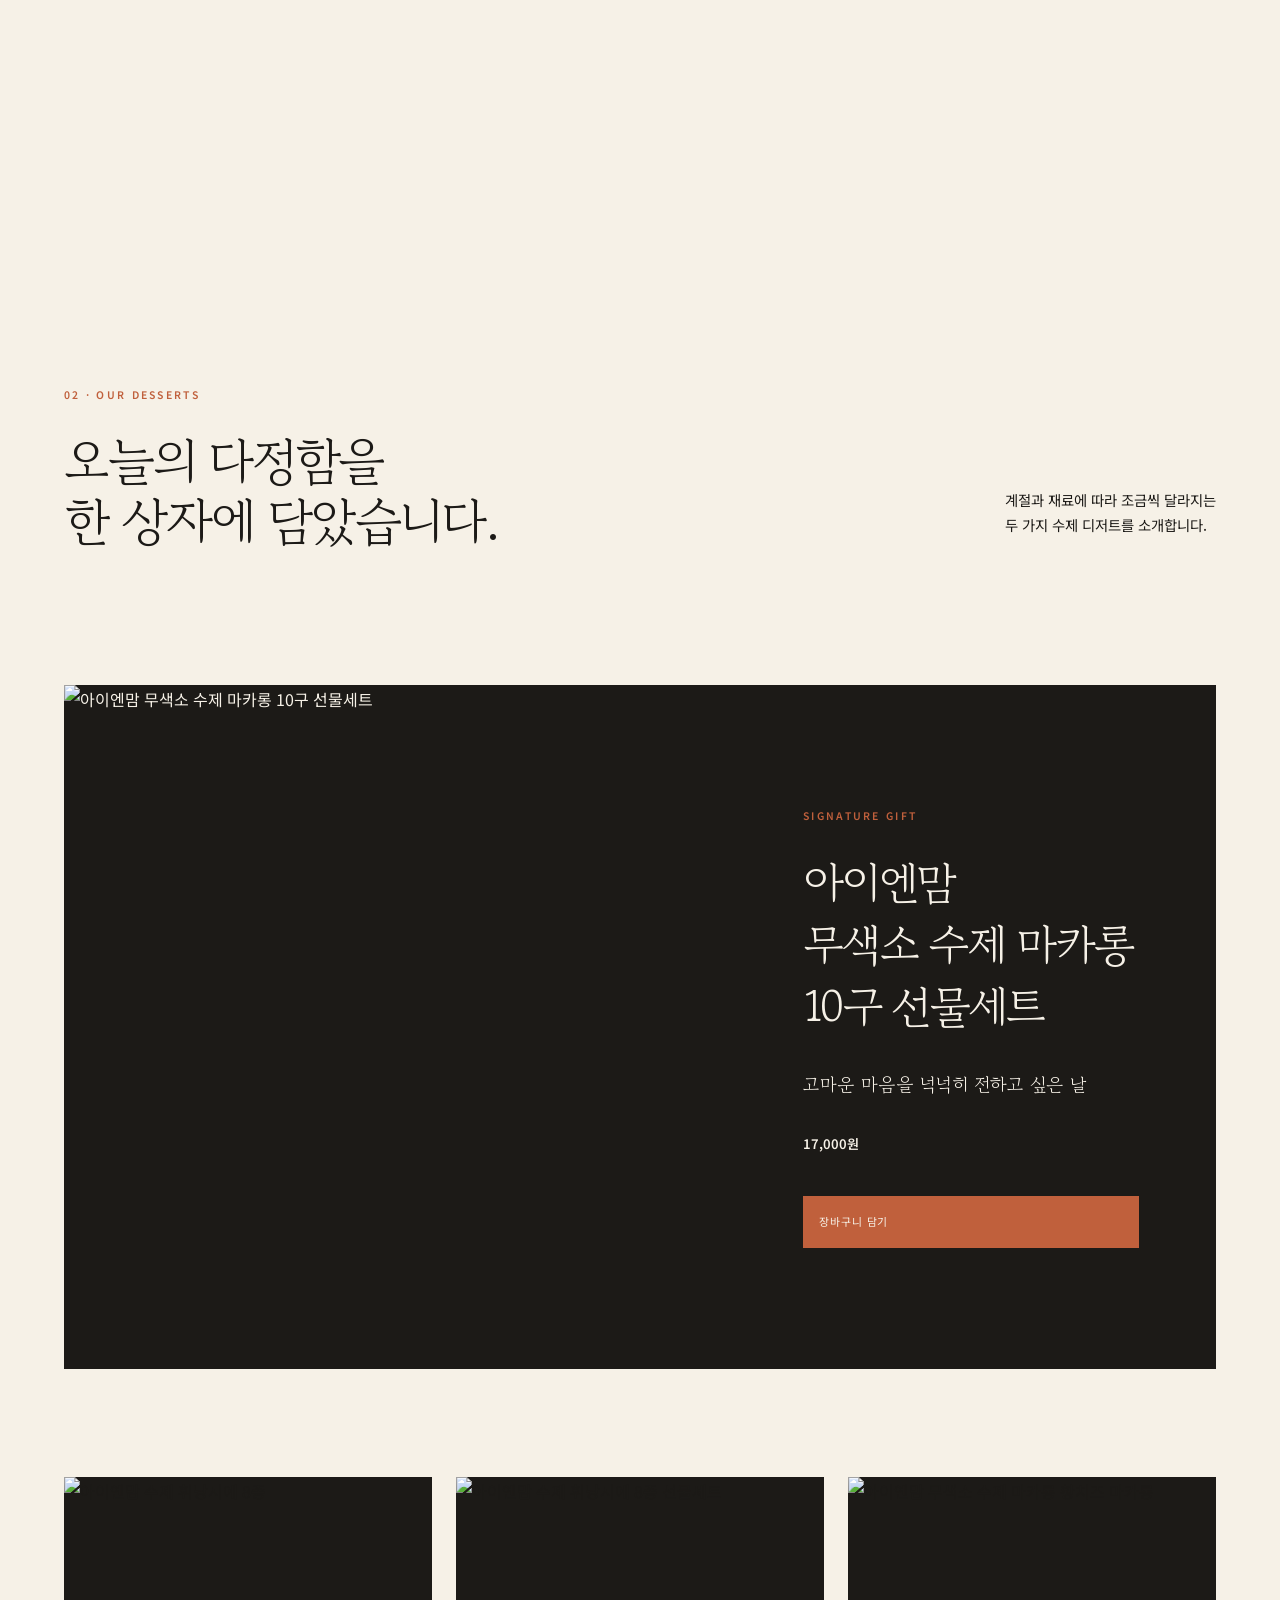
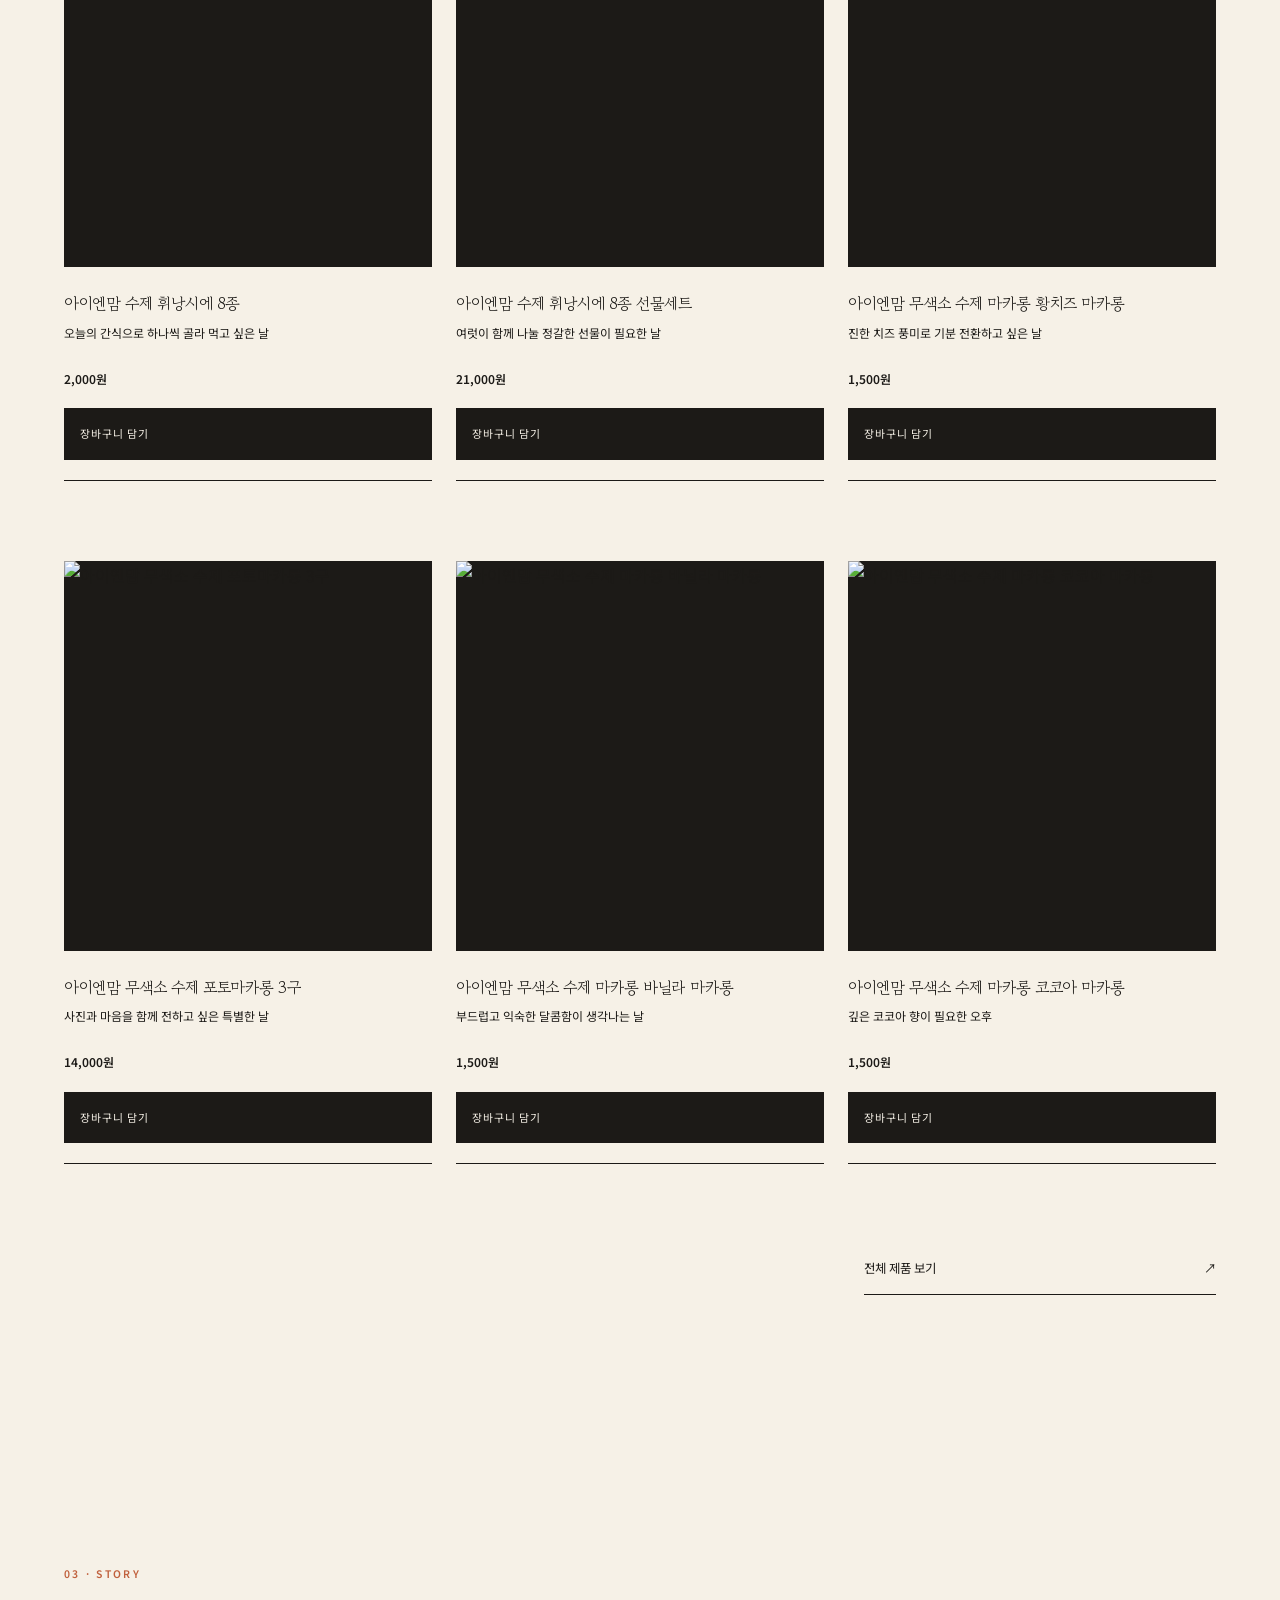
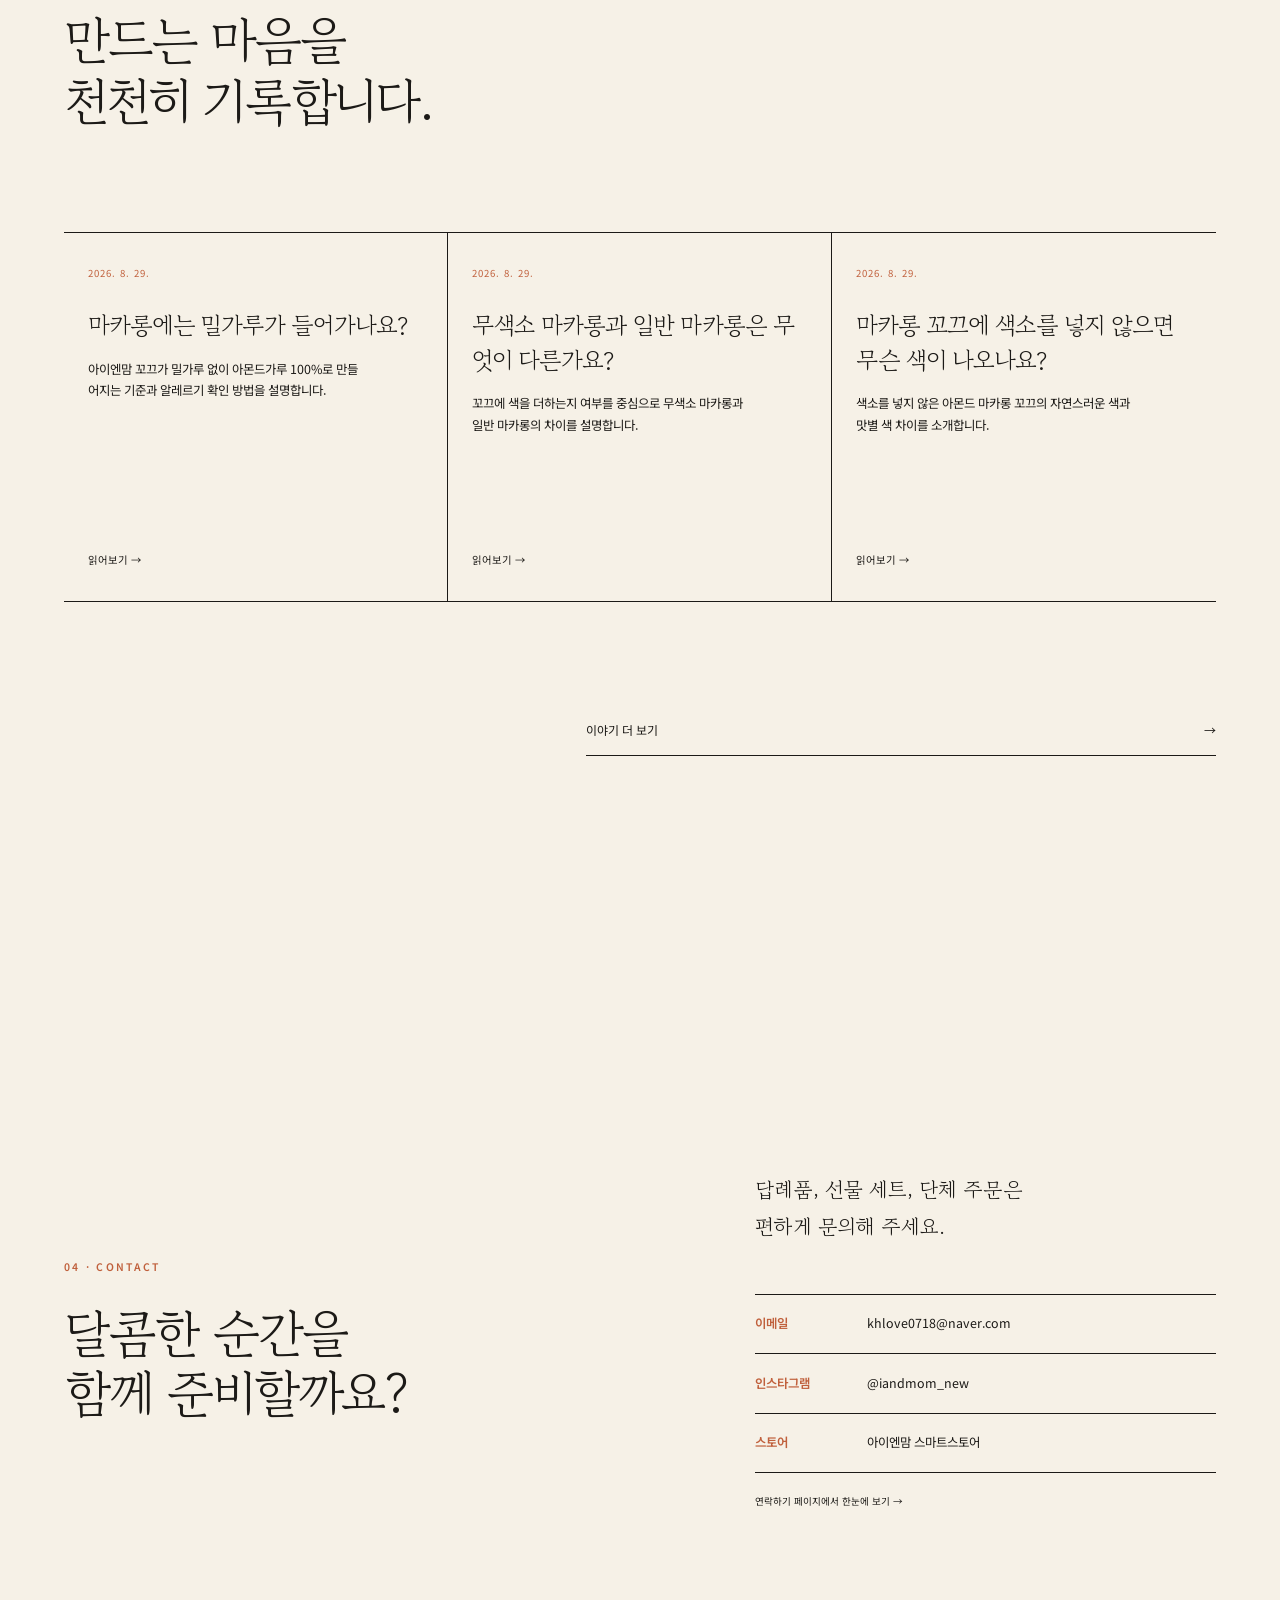
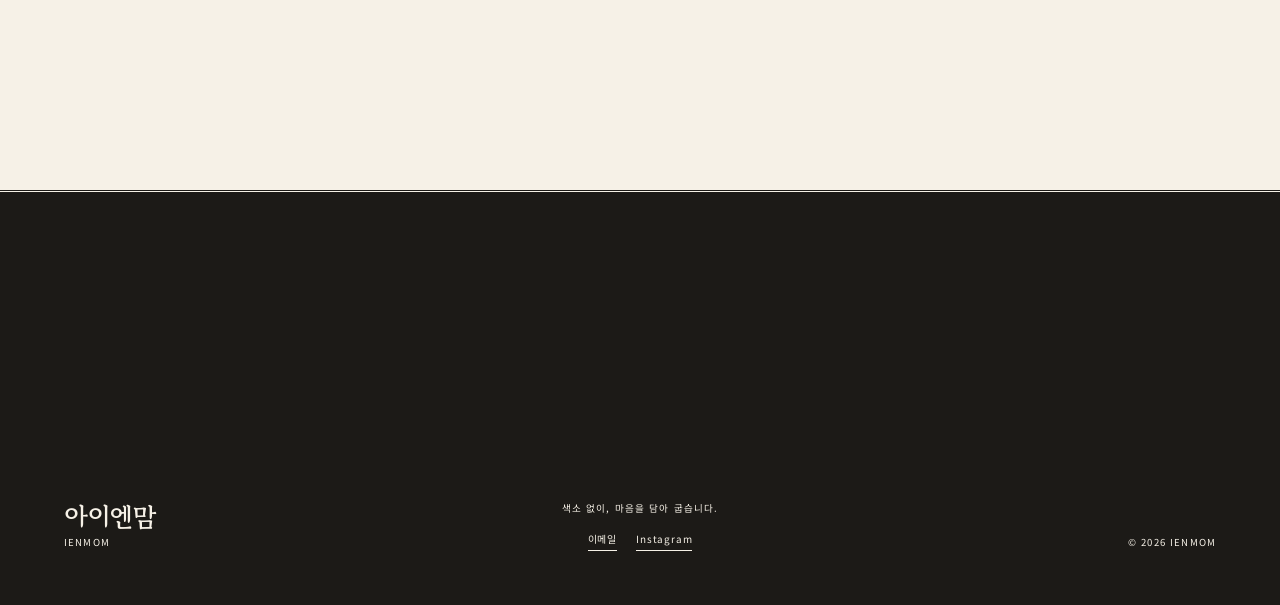
==== commit b24ef628: "Complete pre-deploy SEO and site audit" ====
--- a/index.html
+++ b/index.html
@@ -6,11 +6,20 @@
     <meta name="description" content="색소 없이 재료의 맛과 색을 담는 아이엔맘의 수제 마카롱과 휘낭시에.">
     <meta name="theme-color" content="#F6F1E7">
     <title>아이엔맘 | 마음을 담아 굽는 무색소 디저트</title>
+    <link rel="canonical" href="https://ienmom-website.vercel.app/">
+    <meta property="og:type" content="website">
+    <meta property="og:title" content="아이엔맘 | 마음을 담아 굽는 무색소 디저트">
+    <meta property="og:description" content="색소 없이 재료의 맛과 색을 담는 아이엔맘의 수제 마카롱과 휘낭시에.">
+    <meta property="og:url" content="https://ienmom-website.vercel.app/">
+    <meta property="og:image" content="https://ienmom-website.vercel.app/assets/ienmom-macaron-set.png">
+    <script type="application/ld+json">{"@context":"https://schema.org","@graph":[{"@type":"Organization","name":"아이엔맘","url":"https://ienmom-website.vercel.app/","description":"색소 없이, 마음을 담아 굽는 수제 디저트 브랜드","sameAs":["https://mkt.shopping.naver.com/link/6869cf021a9ed979e2cbdbad","https://www.instagram.com/iandmom_new/"]},{"@type":"WebSite","name":"아이엔맘","url":"https://ienmom-website.vercel.app/","inLanguage":"ko-KR"}]}</script>
     <link rel="preconnect" href="https://fonts.googleapis.com">
     <link rel="preconnect" href="https://fonts.gstatic.com" crossorigin>
     <link href="https://fonts.googleapis.com/css2?family=Gowun+Batang:wght@400;700&family=Noto+Sans+KR:wght@400;500;600&display=swap" rel="stylesheet">
     <link rel="stylesheet" href="styles.css">
+    <link rel="stylesheet" href="assets/scrub.css">
     <script src="script.js" defer></script>
+    <script src="assets/scrub.js" defer></script>
     <script src="products.js" defer></script>
     <script src="home-stories.js" defer></script>
     <link rel="stylesheet" href="assets/cart.css">
@@ -28,16 +37,21 @@
       </nav>
     </header>
     <main id="main">
-      <section id="home" class="hero" aria-labelledby="hero-title">
-        <div class="hero-media" role="img" aria-label="아이엔맘 무색소 수제마카롱 선물세트"></div>
-        <div class="scrim"></div>
-        <div class="hero-content">
-          <p class="kicker">HANDMADE DESSERT · IENMOM</p>
-          <h1 id="hero-title" class="two-line"><span>색은 담백하게,</span><em>마음은 다정하게.</em></h1>
-          <p>좋은 재료의 빛깔을 그대로 살려<br>매일 작은 행복을 굽습니다.</p>
-          <a class="line-link" href="#story">아이엔맘 이야기 <span aria-hidden="true">↘</span></a>
+      <section id="home" class="rd-scrub" aria-labelledby="hero-title">
+        <div class="rd-scrub__sticky">
+          <video class="rd-scrub__video" muted playsinline preload="auto" aria-hidden="true"
+            src="assets/hero-scrub.mp4" poster="assets/hero-poster.jpg"
+            data-desktop-src="assets/hero-scrub.mp4" data-mobile-src="assets/hero-scrub-m.mp4"
+            data-desktop-poster="assets/hero-poster.jpg" data-mobile-poster="assets/hero-poster-m.jpg"></video>
+          <div class="rd-scrub__scrim"></div>
+          <div class="rd-scrub__content">
+            <p class="kicker">HANDMADE DESSERT · IENMOM</p>
+            <h1 id="hero-title" class="two-line"><span>색은 담백하게,</span><em>마음은 다정하게.</em></h1>
+            <p>좋은 재료의 빛깔을 그대로 살려<br>매일 작은 행복을 굽습니다.</p>
+            <a class="line-link" href="#story">아이엔맘 이야기 <span aria-hidden="true">↘</span></a>
+          </div>
+          <p class="rd-scrub__cue" aria-hidden="true">SCROLL</p>
         </div>
-        <p class="scroll-cue" aria-hidden="true">SCROLL</p>
       </section>
       <div class="keyword-marquee" role="region" aria-label="아이엔맘 핵심 가치">
         <div class="keyword-track">
@@ -67,7 +81,7 @@
             <div data-featured-product></div>
             <div class="curated-product-grid" data-curated-grid></div>
           </div>
-          <a class="all-products-link" href="https://smartstore.naver.com/iandmomriceflower" target="_blank" rel="noreferrer">전체 제품 보기 <span aria-hidden="true">↗</span></a>
+          <a class="all-products-link" href="https://smartstore.naver.com/iandmomriceflower" target="_blank" rel="noopener noreferrer">전체 제품 보기 <span aria-hidden="true">↗</span></a>
         </div>
       </section>
       <section class="home-stories scene" aria-labelledby="home-stories-title">
--- a/assets/scrub.css
+++ b/assets/scrub.css
@@ -0,0 +1,90 @@
+.rd-scrub {
+  position: relative;
+  height: 400svh;
+  background: var(--ink);
+  color: var(--cream);
+}
+
+.rd-scrub__sticky {
+  position: sticky;
+  top: 0;
+  height: 100svh;
+  overflow: hidden;
+}
+
+.rd-scrub__video,
+.rd-scrub__scrim {
+  position: absolute;
+  inset: 0;
+  width: 100%;
+  height: 100%;
+}
+
+.rd-scrub__video {
+  object-fit: cover;
+  background: var(--ink);
+}
+
+.rd-scrub__scrim {
+  background: linear-gradient(90deg, rgb(28 26 23 / 82%) 0%, rgb(28 26 23 / 45%) 48%, rgb(28 26 23 / 18%) 100%);
+  pointer-events: none;
+}
+
+.rd-scrub__content {
+  position: absolute;
+  z-index: 2;
+  left: 8vw;
+  bottom: 13vh;
+  max-width: 48rem;
+}
+
+.rd-scrub__content > p:not(.kicker) {
+  max-width: 40ch;
+  margin: 2.2rem 0 0;
+  font-size: clamp(.95rem, 1.2vw, 1.1rem);
+}
+
+.rd-scrub__cue {
+  position: absolute;
+  z-index: 2;
+  right: 4vw;
+  bottom: 3rem;
+  margin: 0;
+  font-size: .55rem;
+  letter-spacing: .25em;
+  writing-mode: vertical-rl;
+}
+
+@media (max-width: 760px) {
+  .rd-scrub {
+    height: 350svh;
+  }
+
+  .rd-scrub__scrim {
+    background: linear-gradient(0deg, rgb(28 26 23 / 84%) 0%, rgb(28 26 23 / 18%) 78%);
+  }
+
+  .rd-scrub__content {
+    right: 1.25rem;
+    bottom: 12vh;
+    left: 1.25rem;
+  }
+
+  .rd-scrub__content > p:not(.kicker) {
+    font-size: .85rem;
+  }
+
+  .rd-scrub__cue {
+    display: none;
+  }
+}
+
+@media (prefers-reduced-motion: reduce) {
+  .rd-scrub {
+    height: 100svh;
+  }
+
+  .rd-scrub__video {
+    object-position: center;
+  }
+}
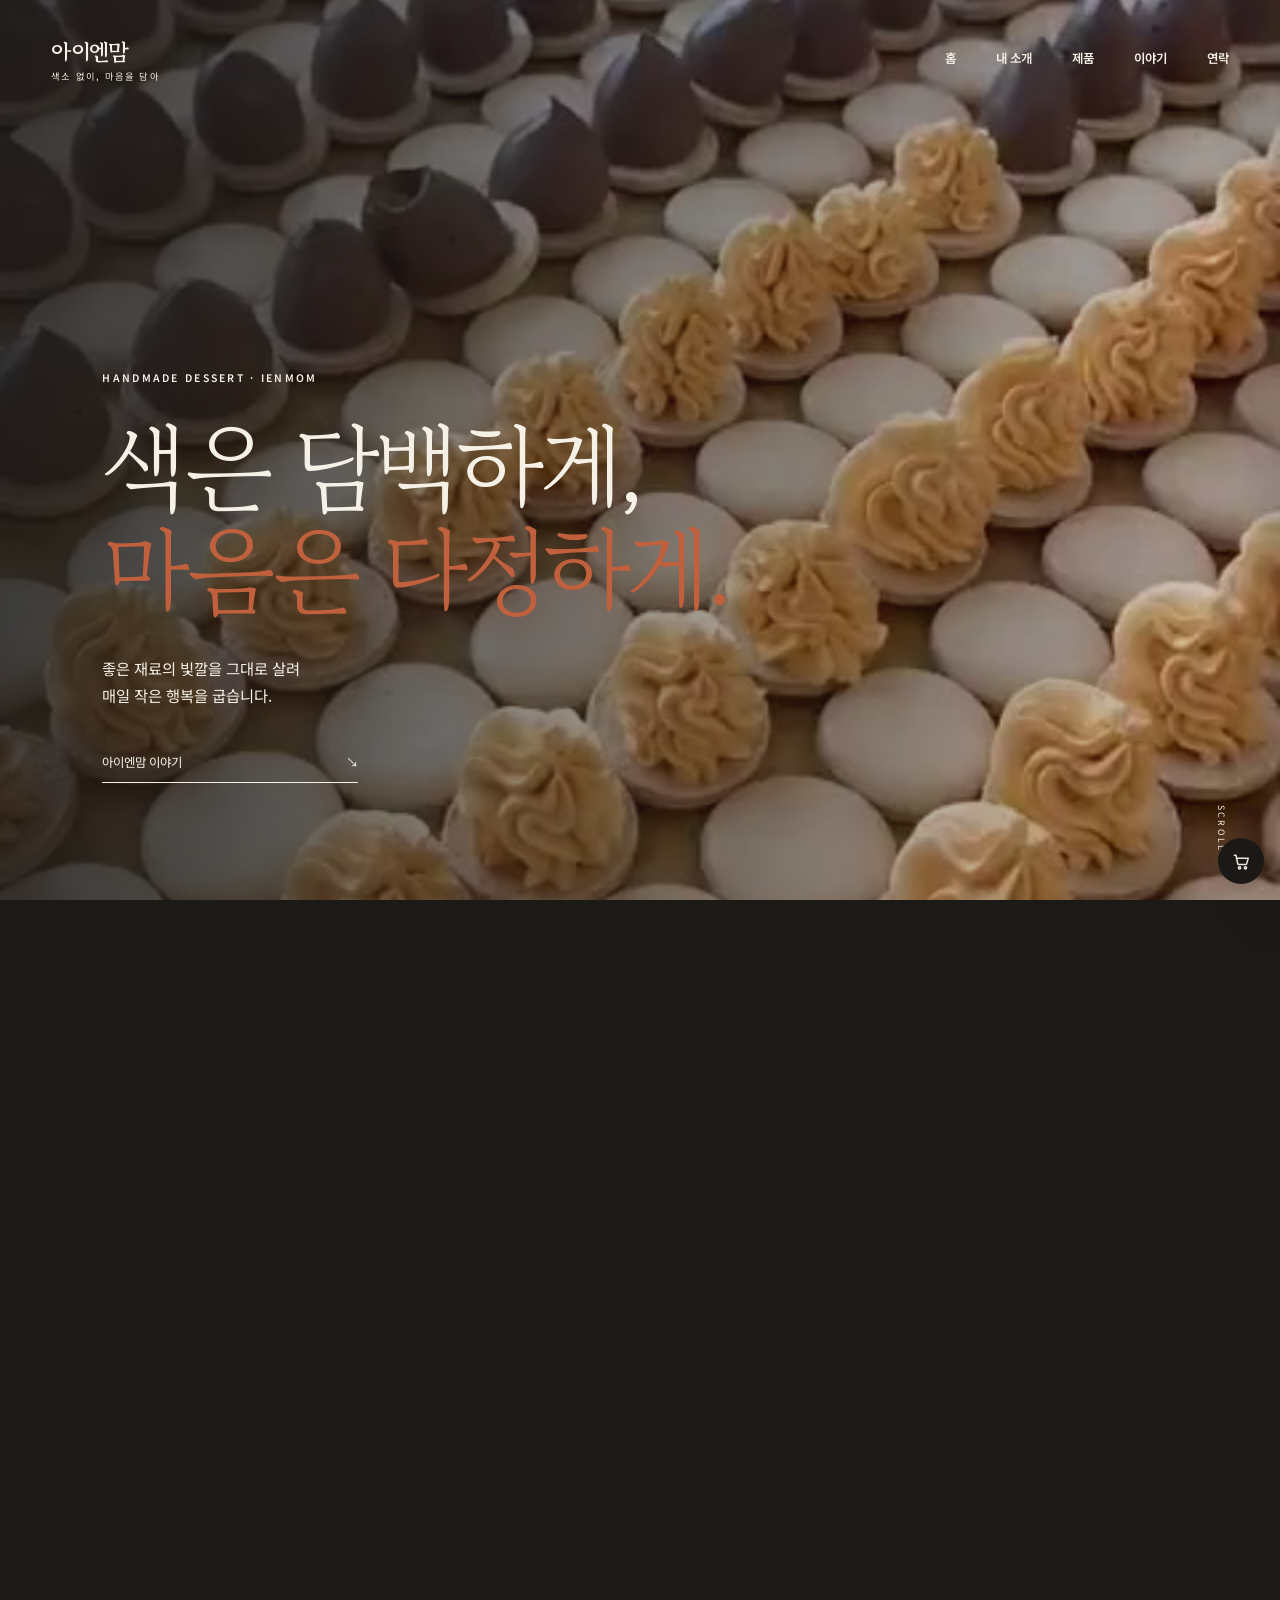
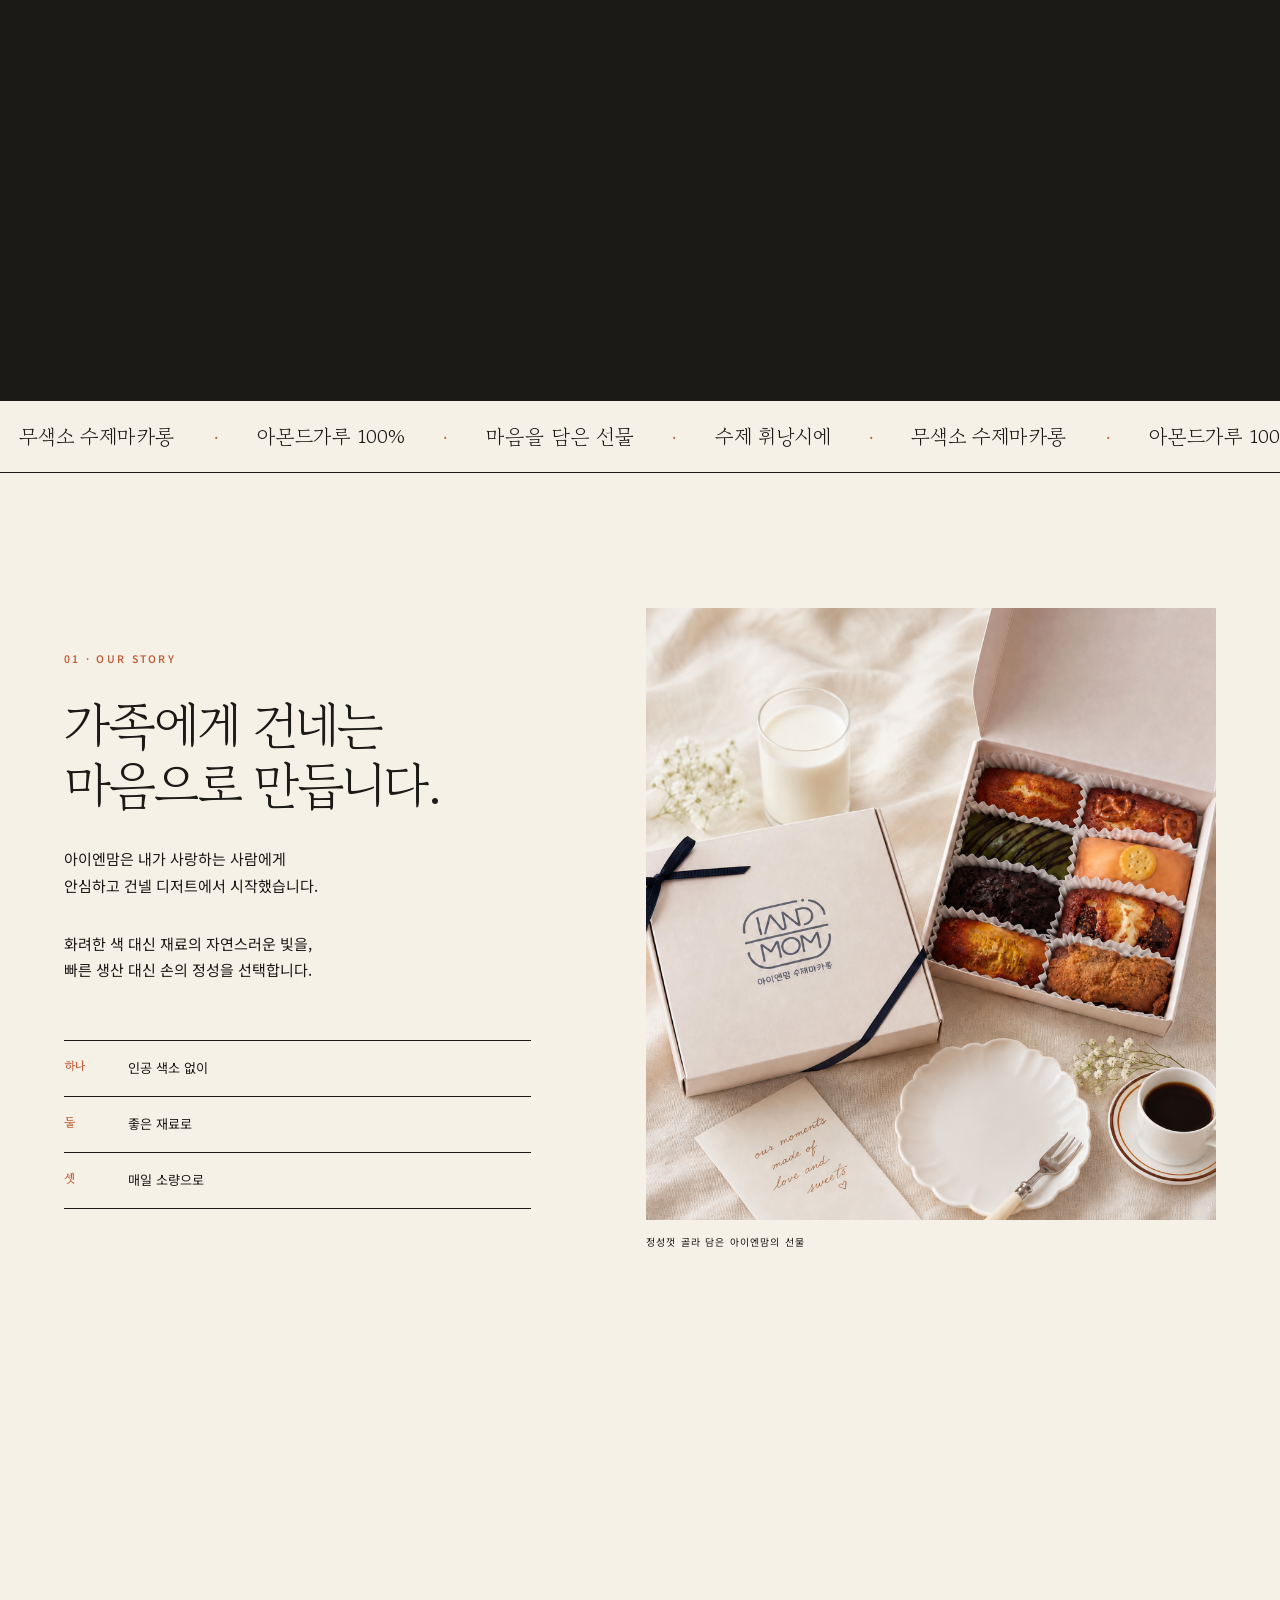
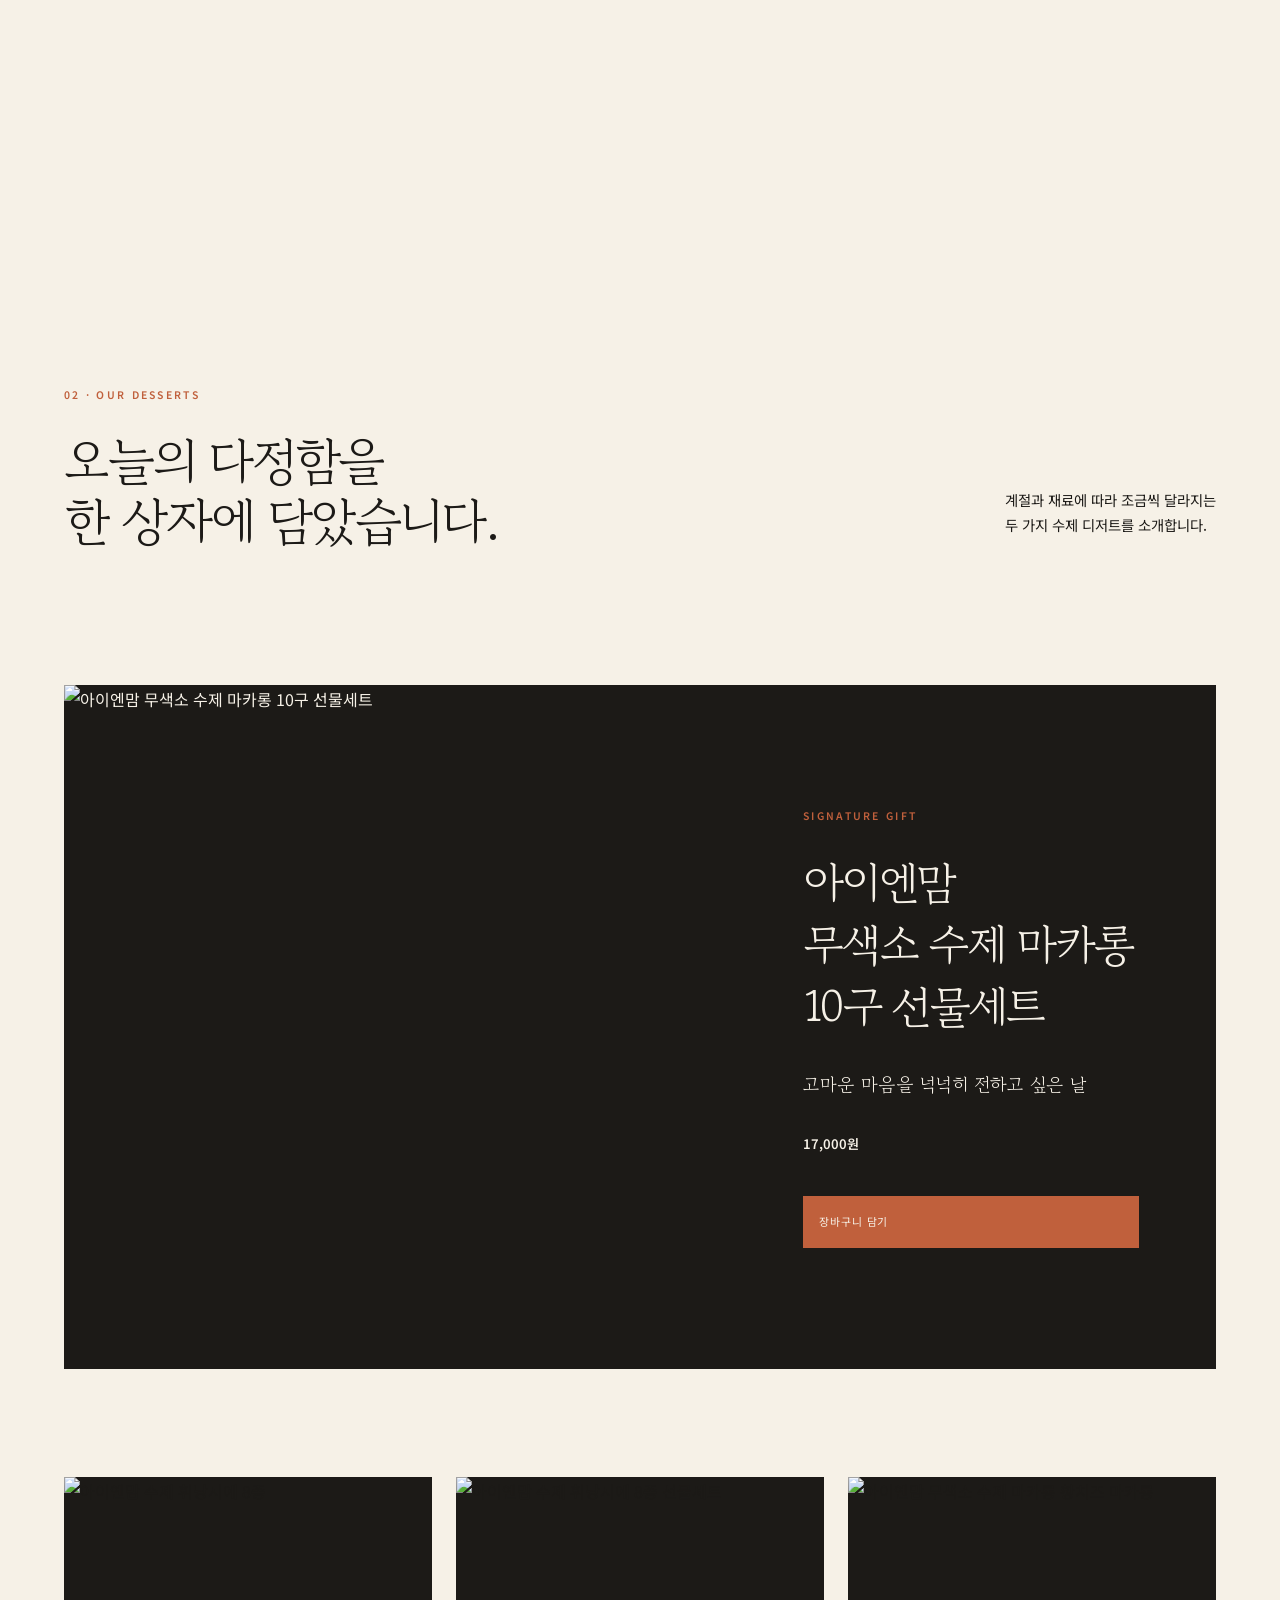
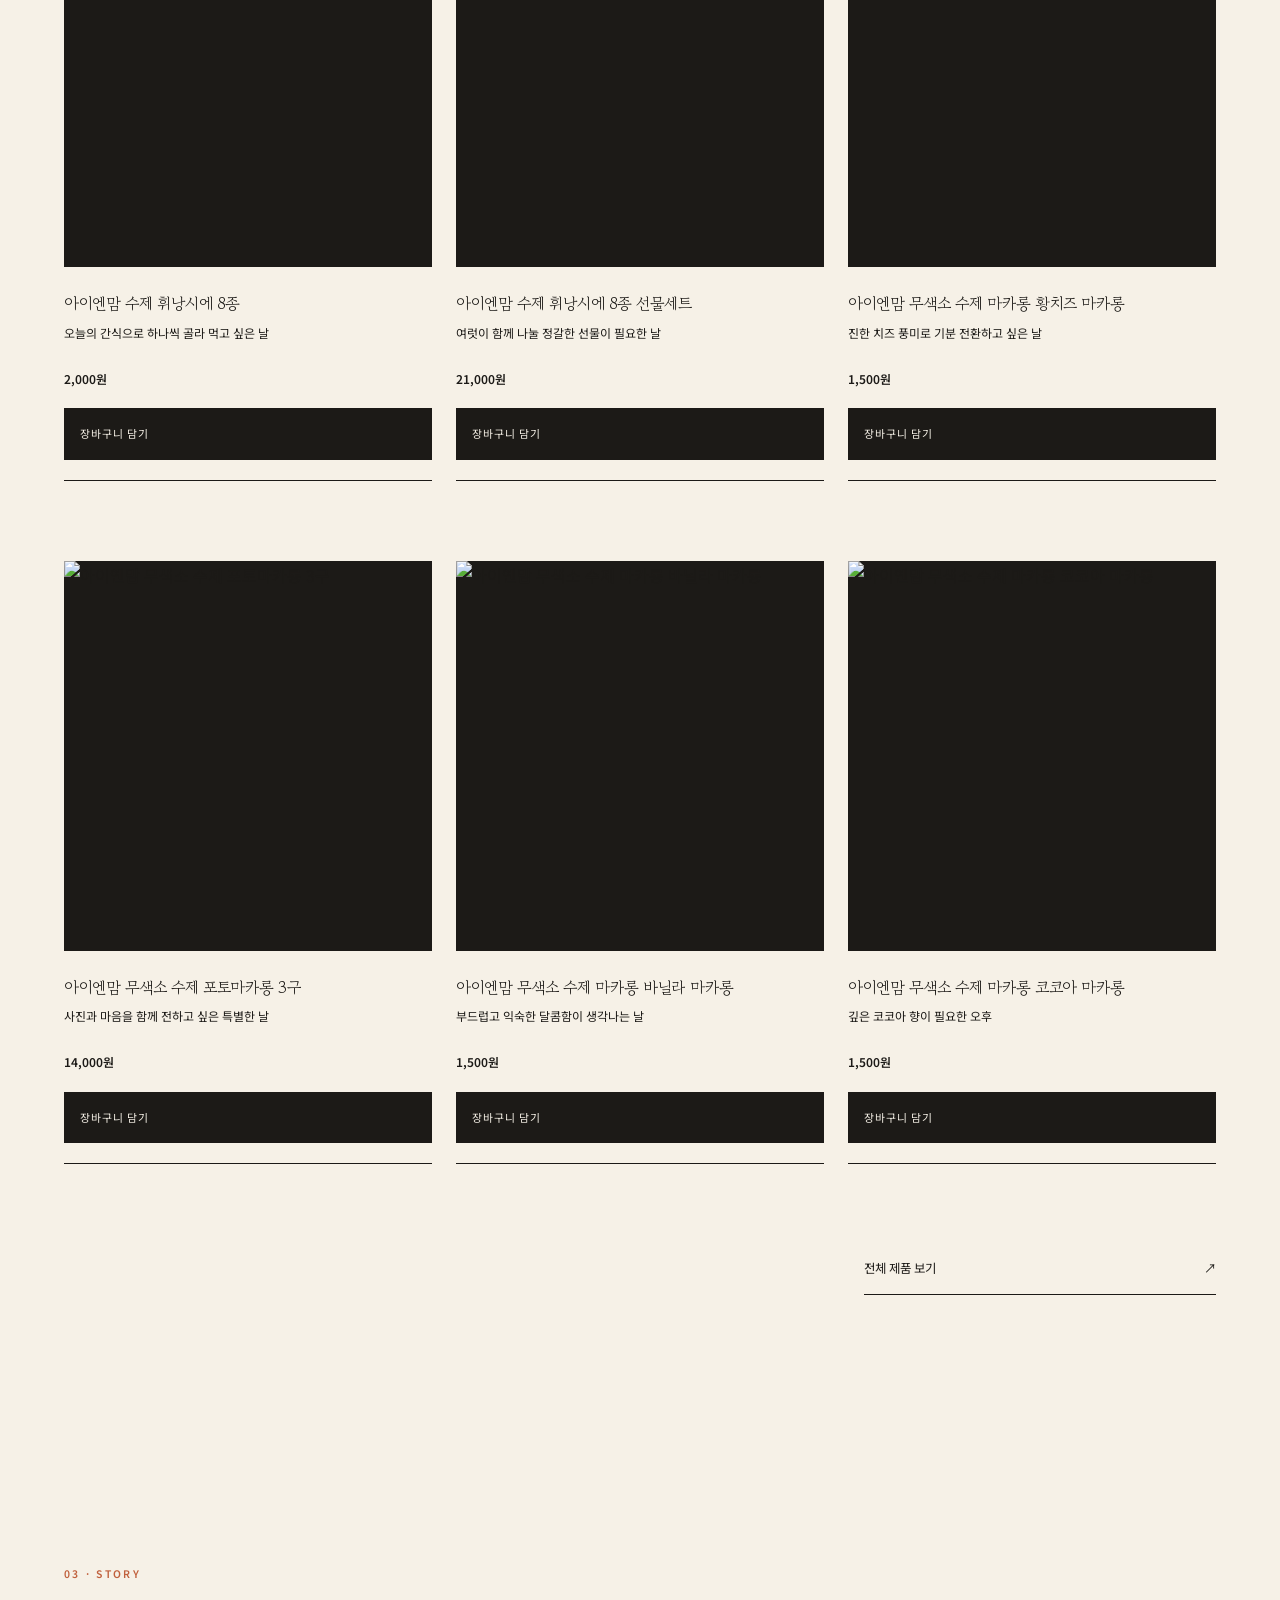
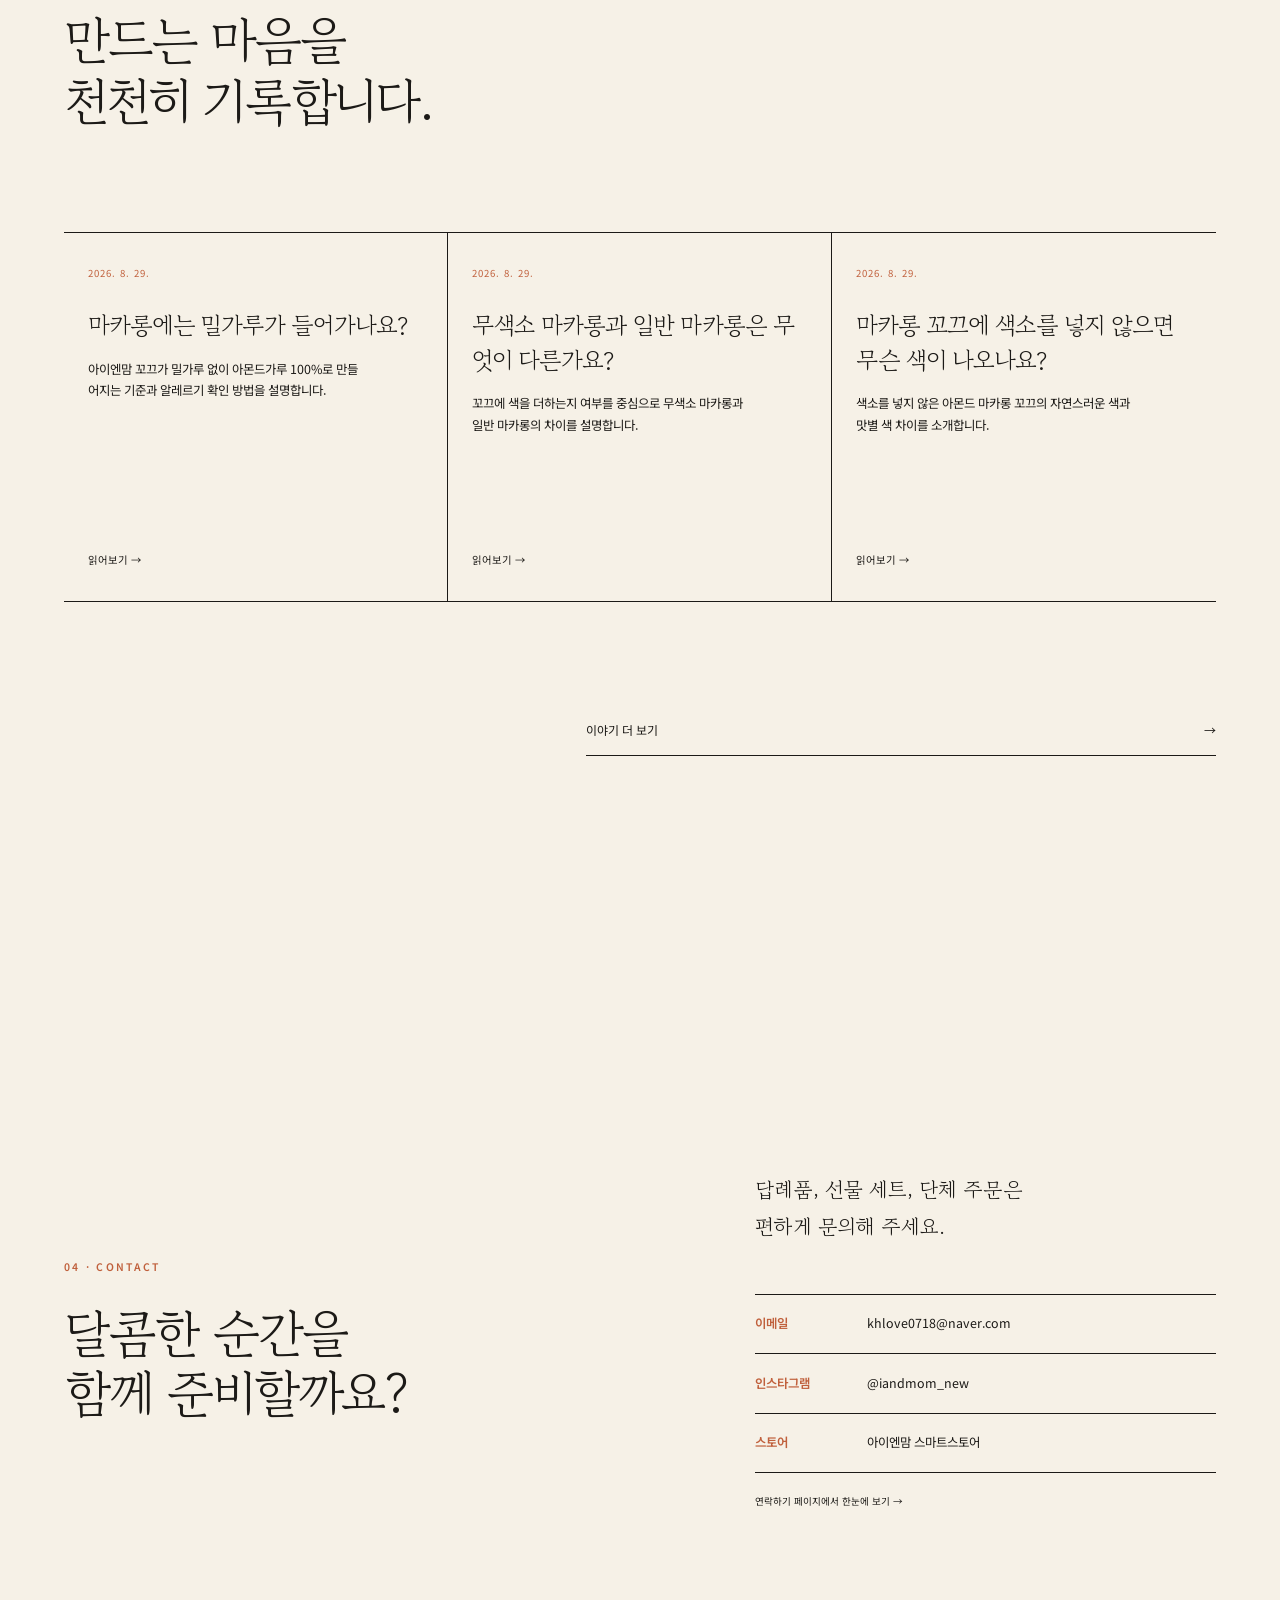
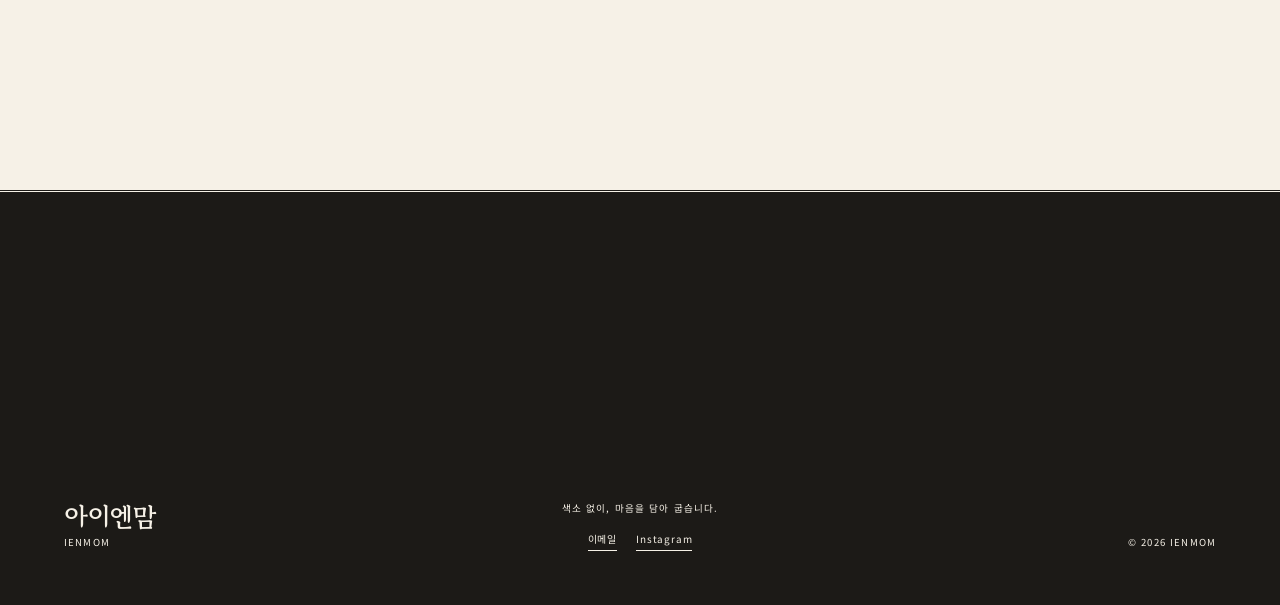
==== commit 0e12098e: "Use custom domain for search metadata" ====
--- a/index.html
+++ b/index.html
@@ -6,13 +6,13 @@
     <meta name="description" content="색소 없이 재료의 맛과 색을 담는 아이엔맘의 수제 마카롱과 휘낭시에.">
     <meta name="theme-color" content="#F6F1E7">
     <title>아이엔맘 | 마음을 담아 굽는 무색소 디저트</title>
-    <link rel="canonical" href="https://ienmom-website.vercel.app/">
+    <link rel="canonical" href="https://www.iandmomdessert.co.kr/">
     <meta property="og:type" content="website">
     <meta property="og:title" content="아이엔맘 | 마음을 담아 굽는 무색소 디저트">
     <meta property="og:description" content="색소 없이 재료의 맛과 색을 담는 아이엔맘의 수제 마카롱과 휘낭시에.">
-    <meta property="og:url" content="https://ienmom-website.vercel.app/">
-    <meta property="og:image" content="https://ienmom-website.vercel.app/assets/ienmom-macaron-set.png">
-    <script type="application/ld+json">{"@context":"https://schema.org","@graph":[{"@type":"Organization","name":"아이엔맘","url":"https://ienmom-website.vercel.app/","description":"색소 없이, 마음을 담아 굽는 수제 디저트 브랜드","sameAs":["https://mkt.shopping.naver.com/link/6869cf021a9ed979e2cbdbad","https://www.instagram.com/iandmom_new/"]},{"@type":"WebSite","name":"아이엔맘","url":"https://ienmom-website.vercel.app/","inLanguage":"ko-KR"}]}</script>
+    <meta property="og:url" content="https://www.iandmomdessert.co.kr/">
+    <meta property="og:image" content="https://www.iandmomdessert.co.kr/assets/ienmom-macaron-set.png">
+    <script type="application/ld+json">{"@context":"https://schema.org","@graph":[{"@type":"Organization","name":"아이엔맘","url":"https://www.iandmomdessert.co.kr/","description":"색소 없이, 마음을 담아 굽는 수제 디저트 브랜드","sameAs":["https://mkt.shopping.naver.com/link/6869cf021a9ed979e2cbdbad","https://www.instagram.com/iandmom_new/"]},{"@type":"WebSite","name":"아이엔맘","url":"https://www.iandmomdessert.co.kr/","inLanguage":"ko-KR"}]}</script>
     <link rel="preconnect" href="https://fonts.googleapis.com">
     <link rel="preconnect" href="https://fonts.gstatic.com" crossorigin>
     <link href="https://fonts.googleapis.com/css2?family=Gowun+Batang:wght@400;700&family=Noto+Sans+KR:wght@400;500;600&display=swap" rel="stylesheet">
